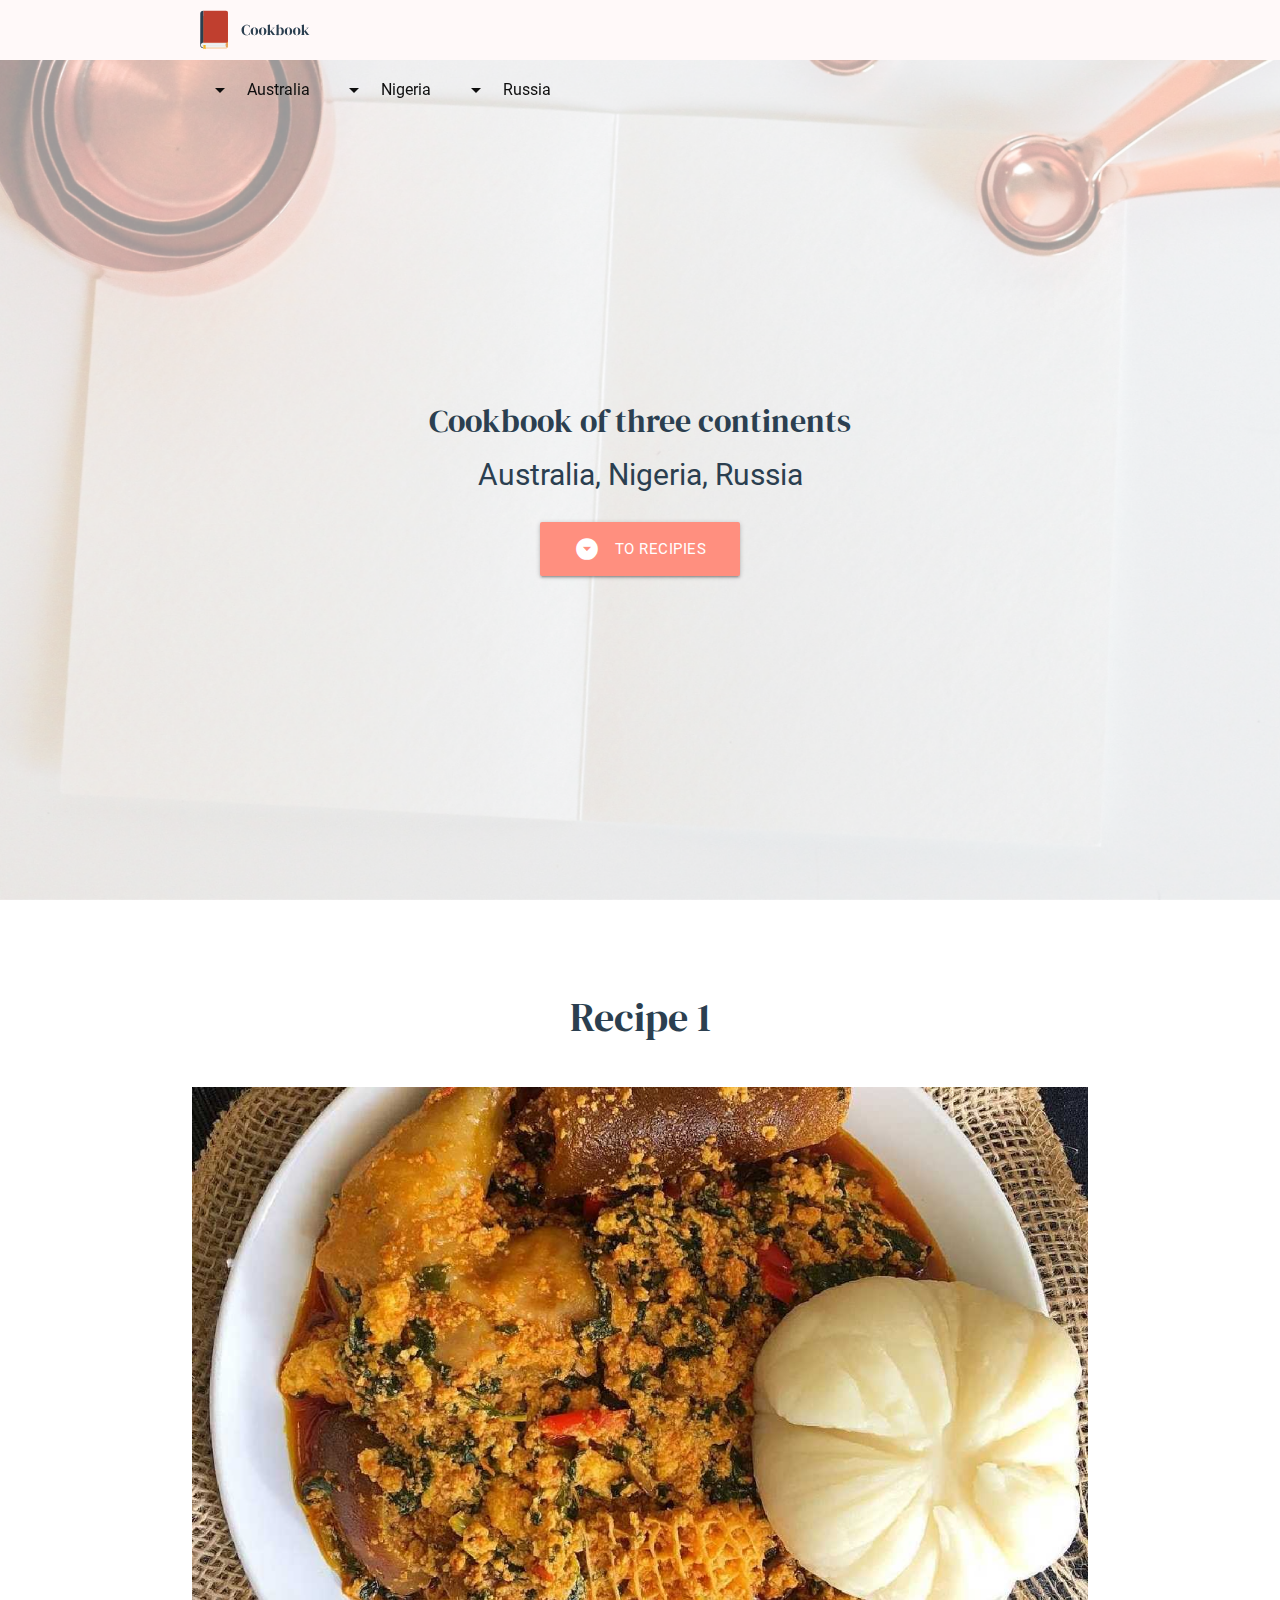
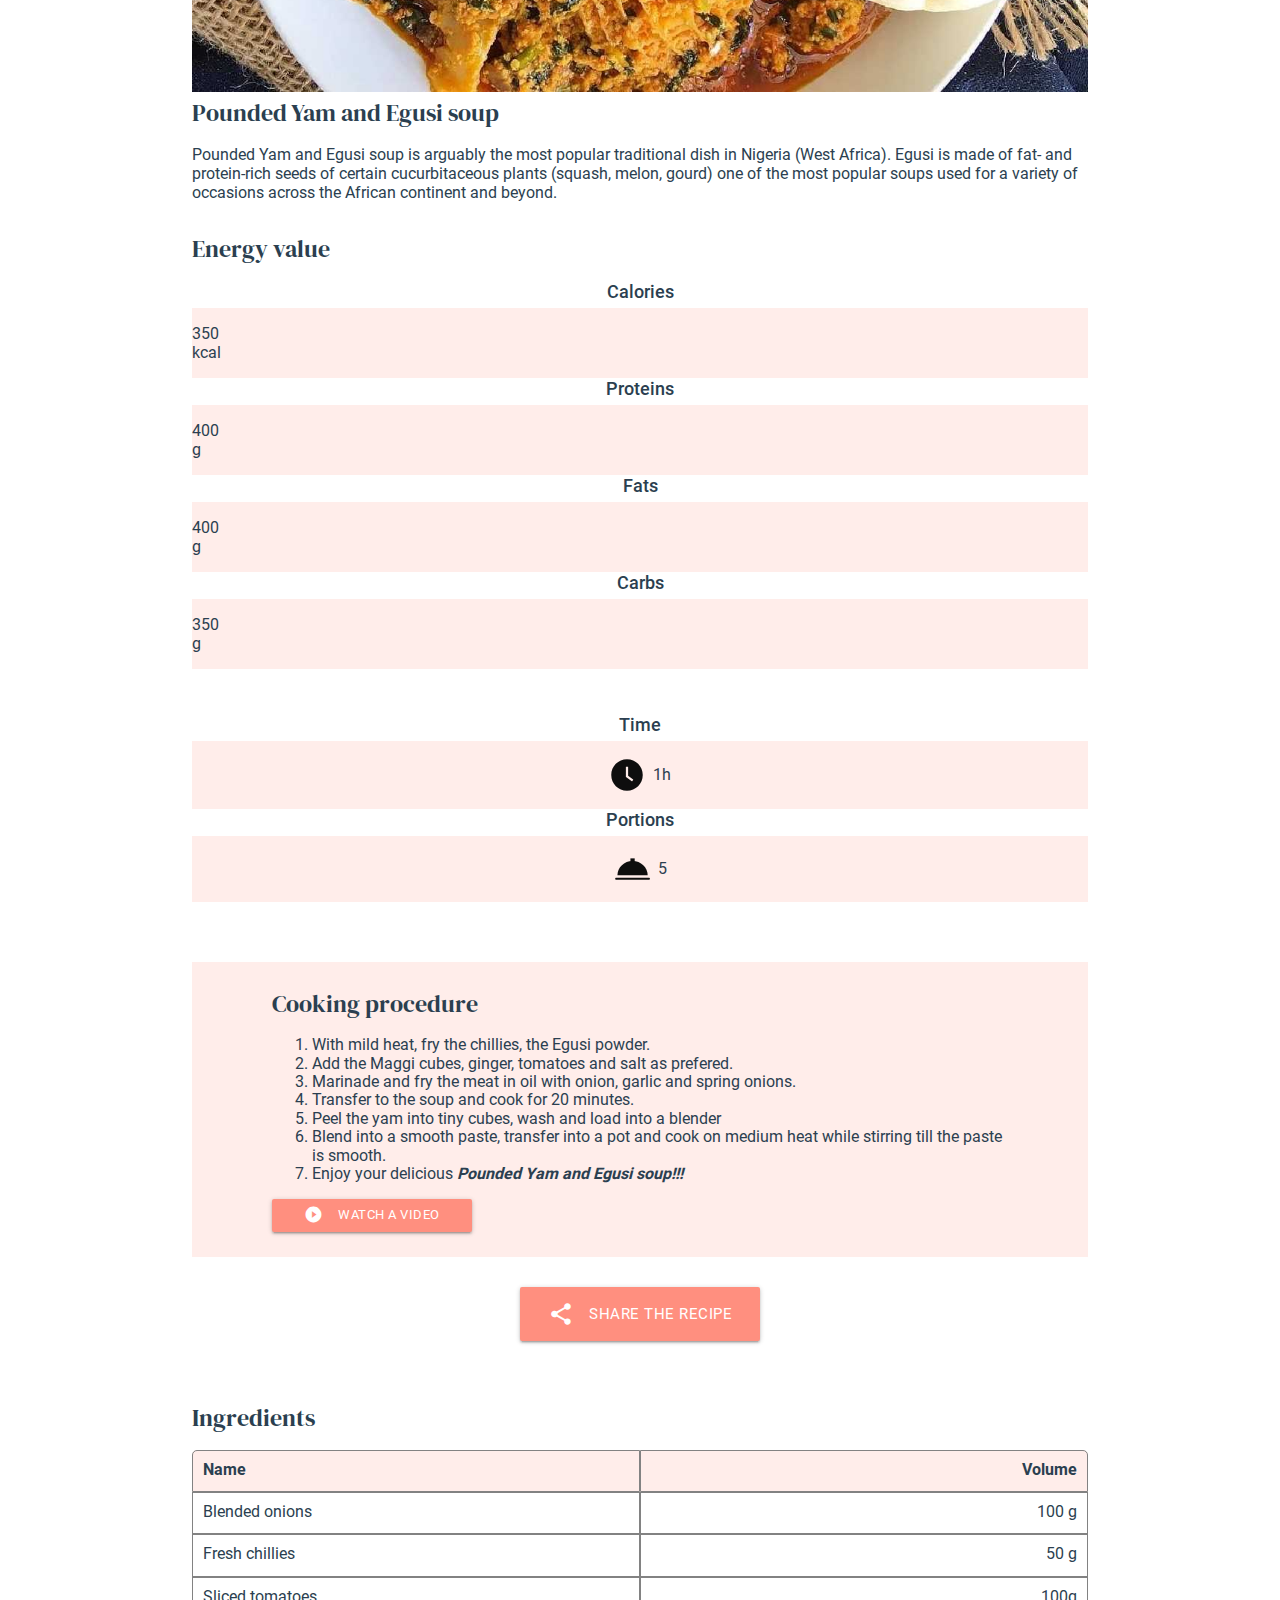
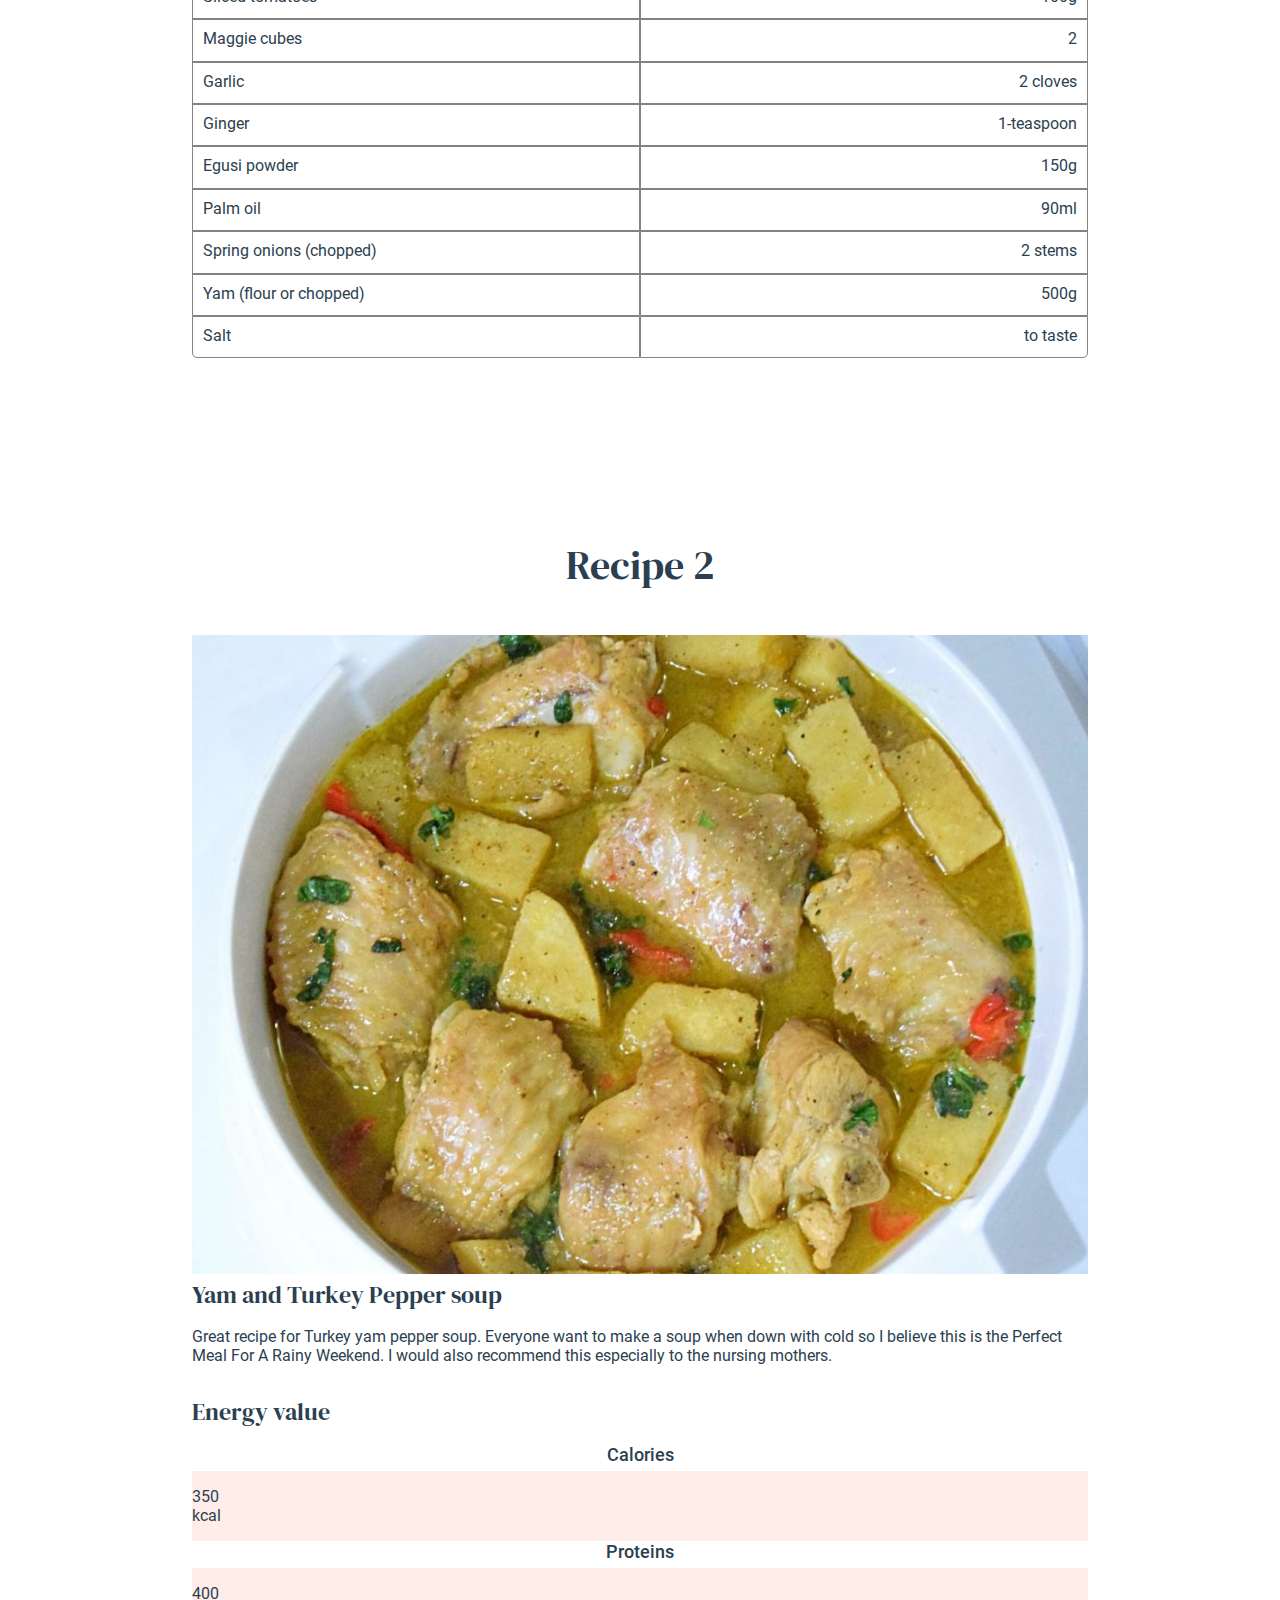
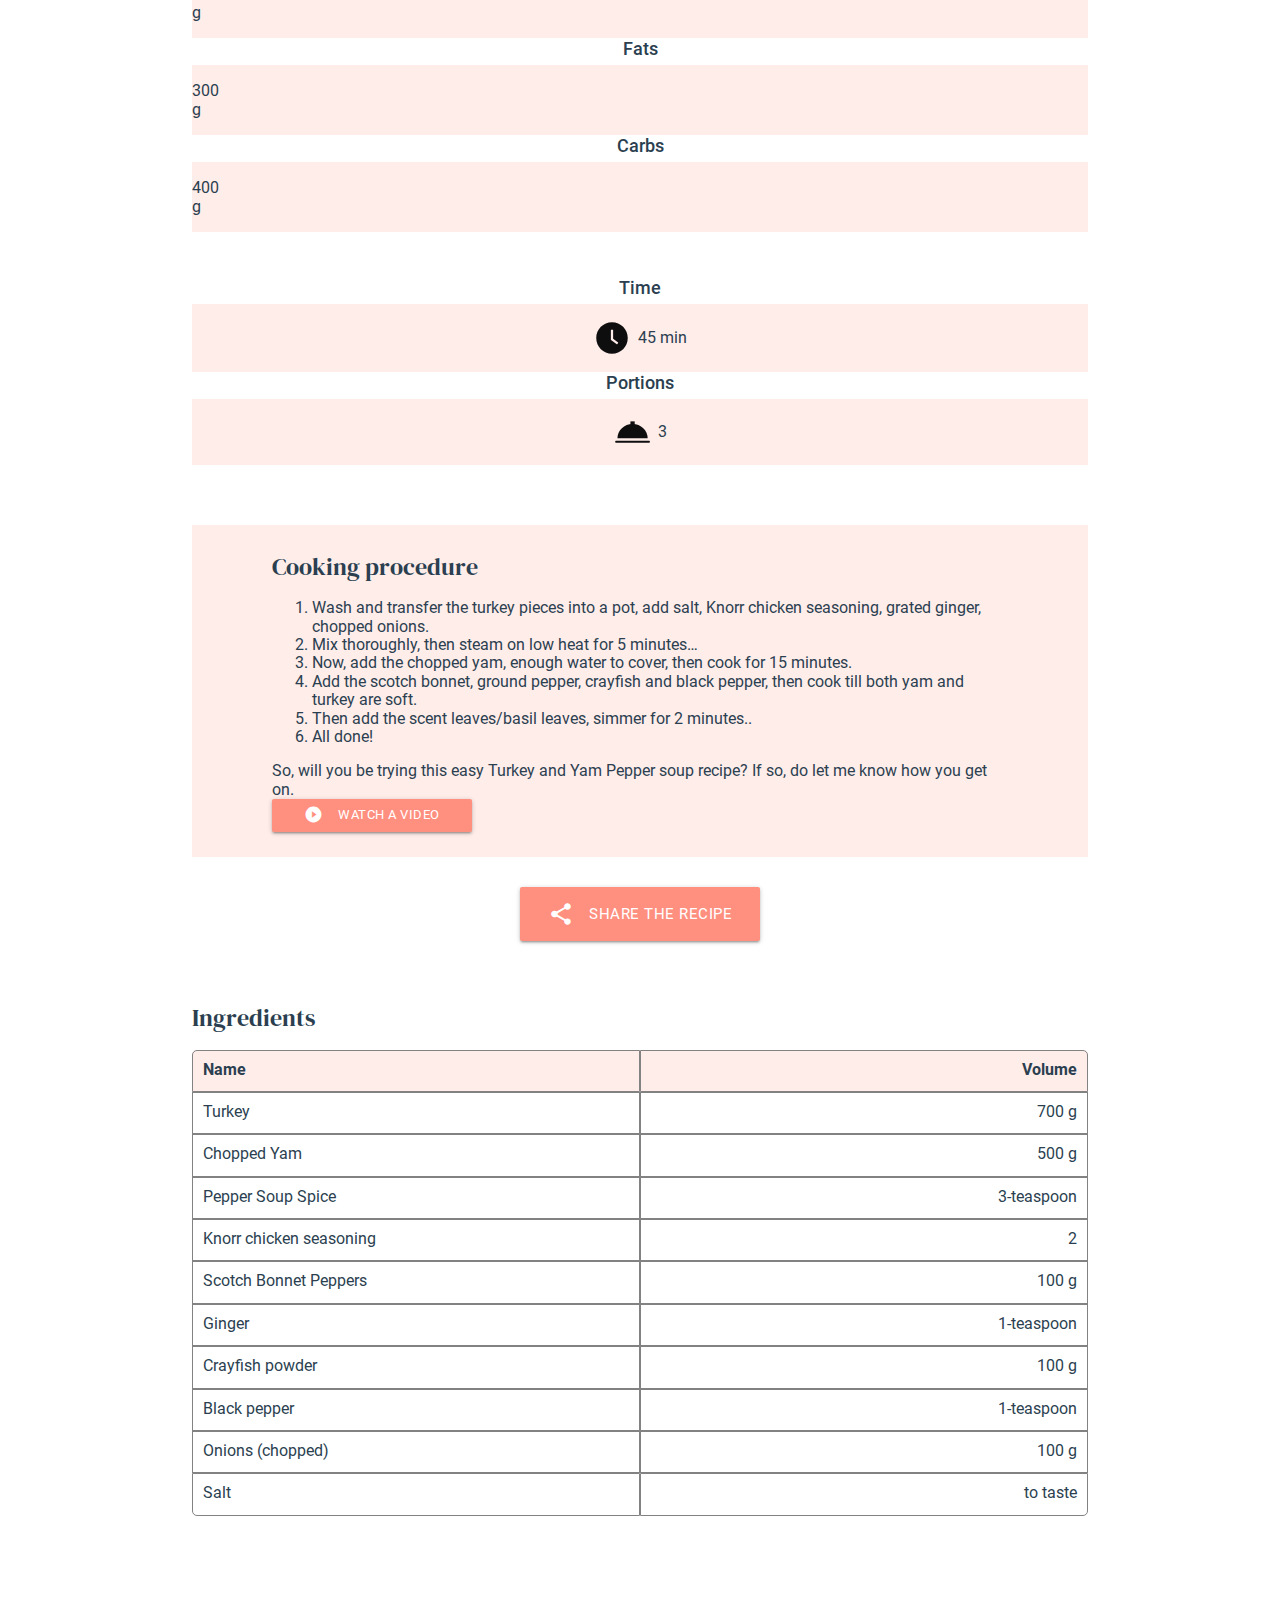
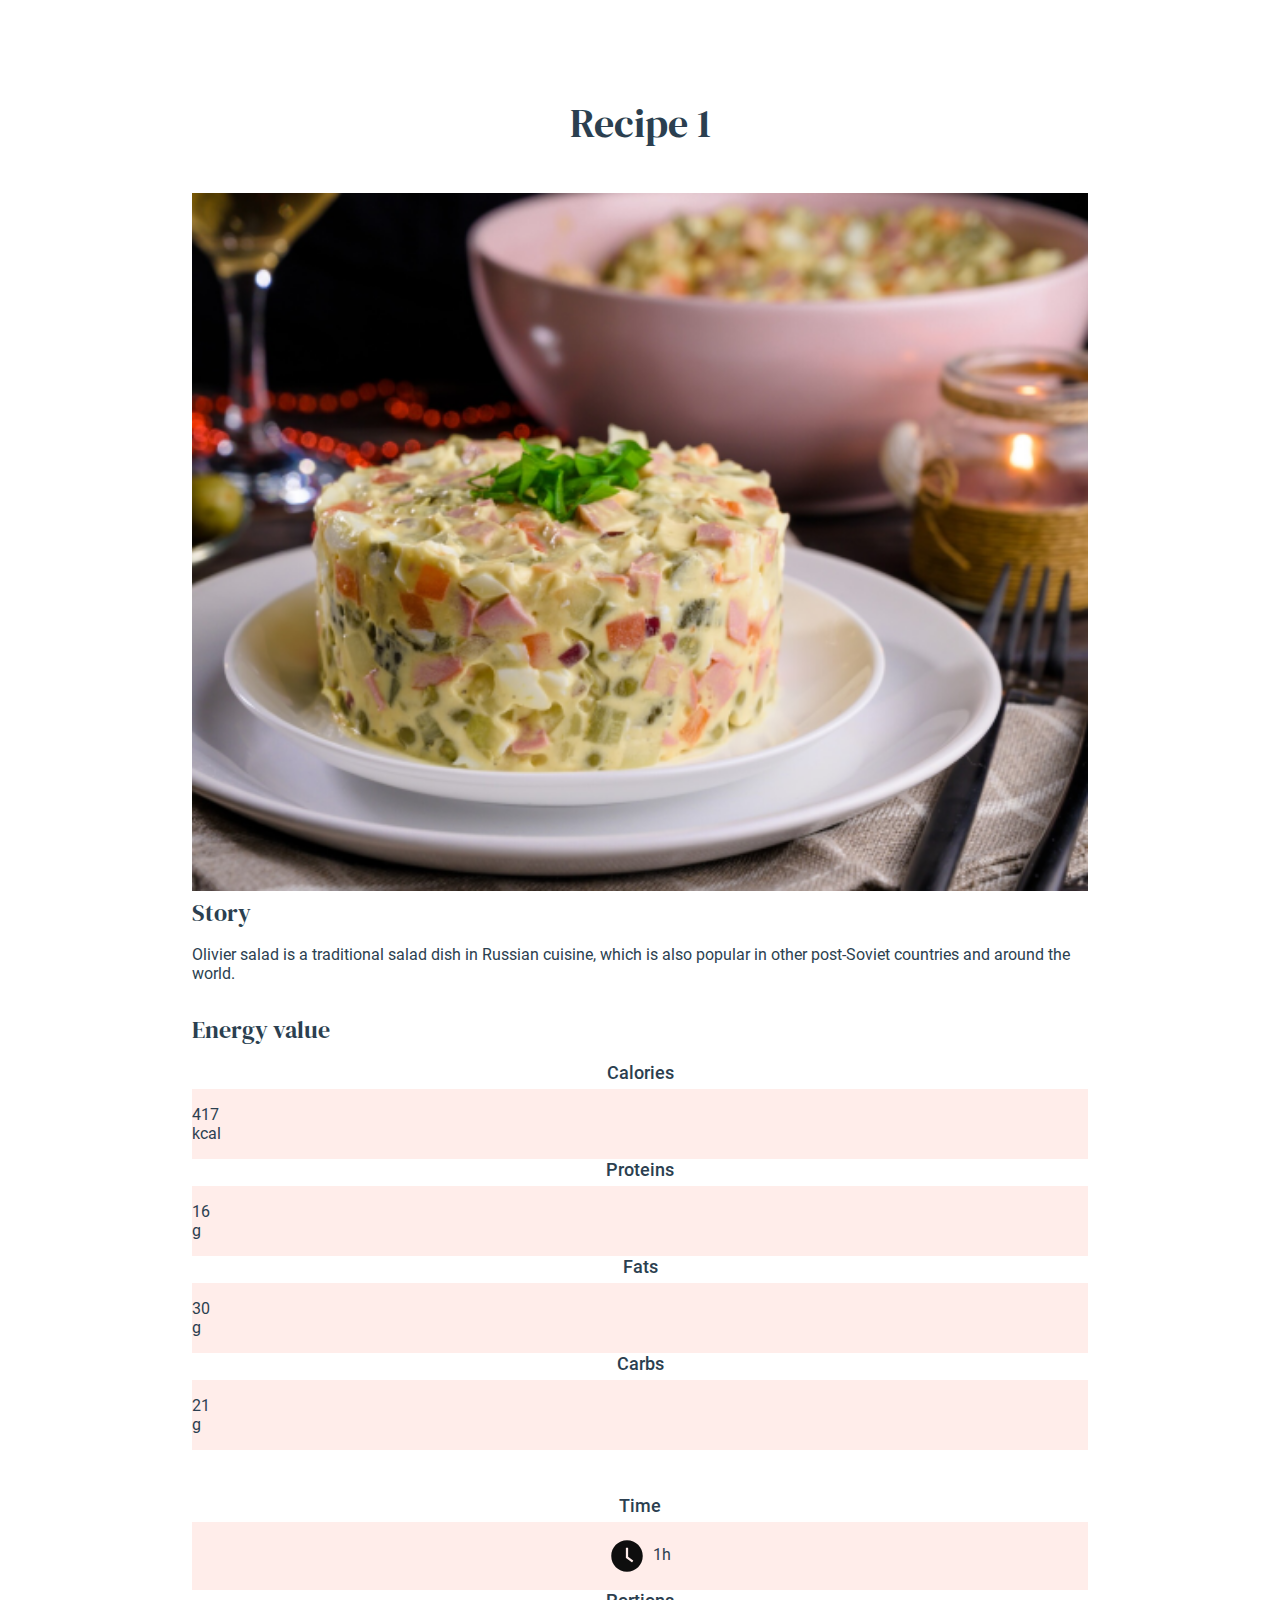
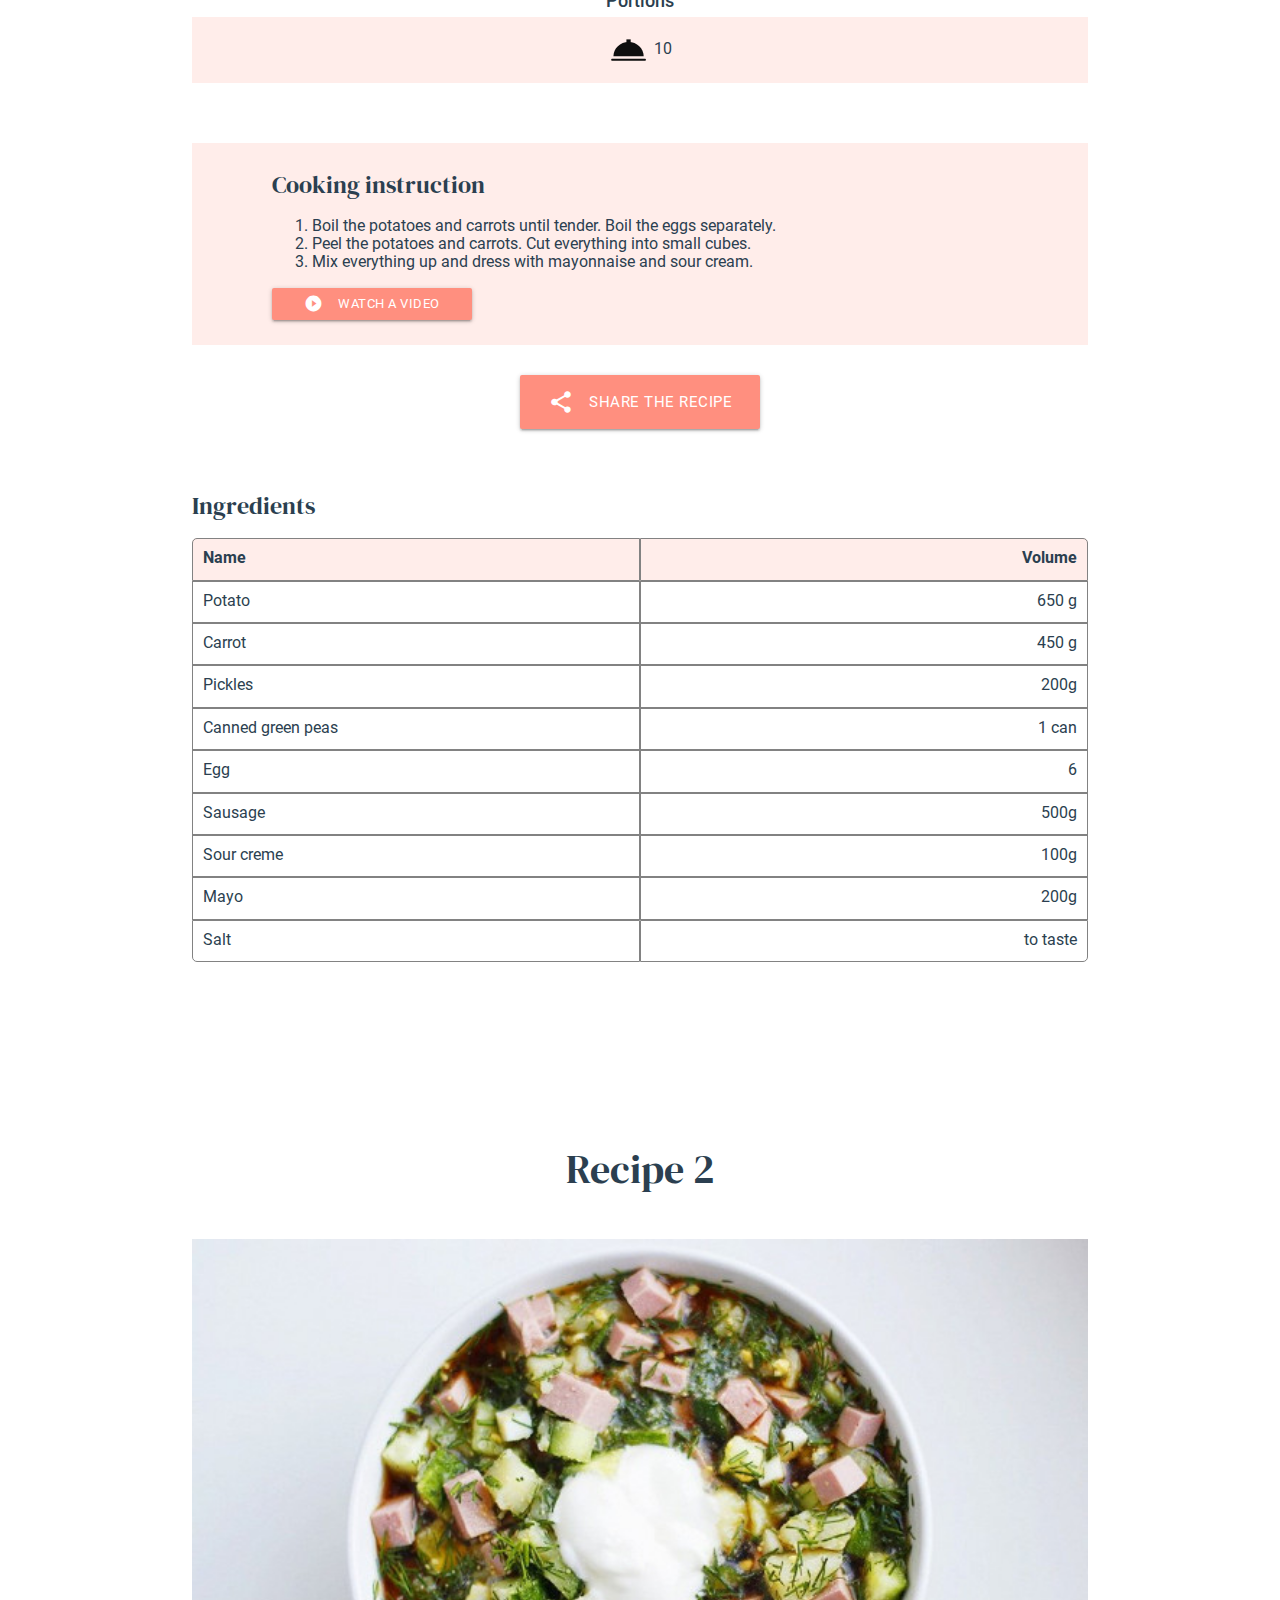
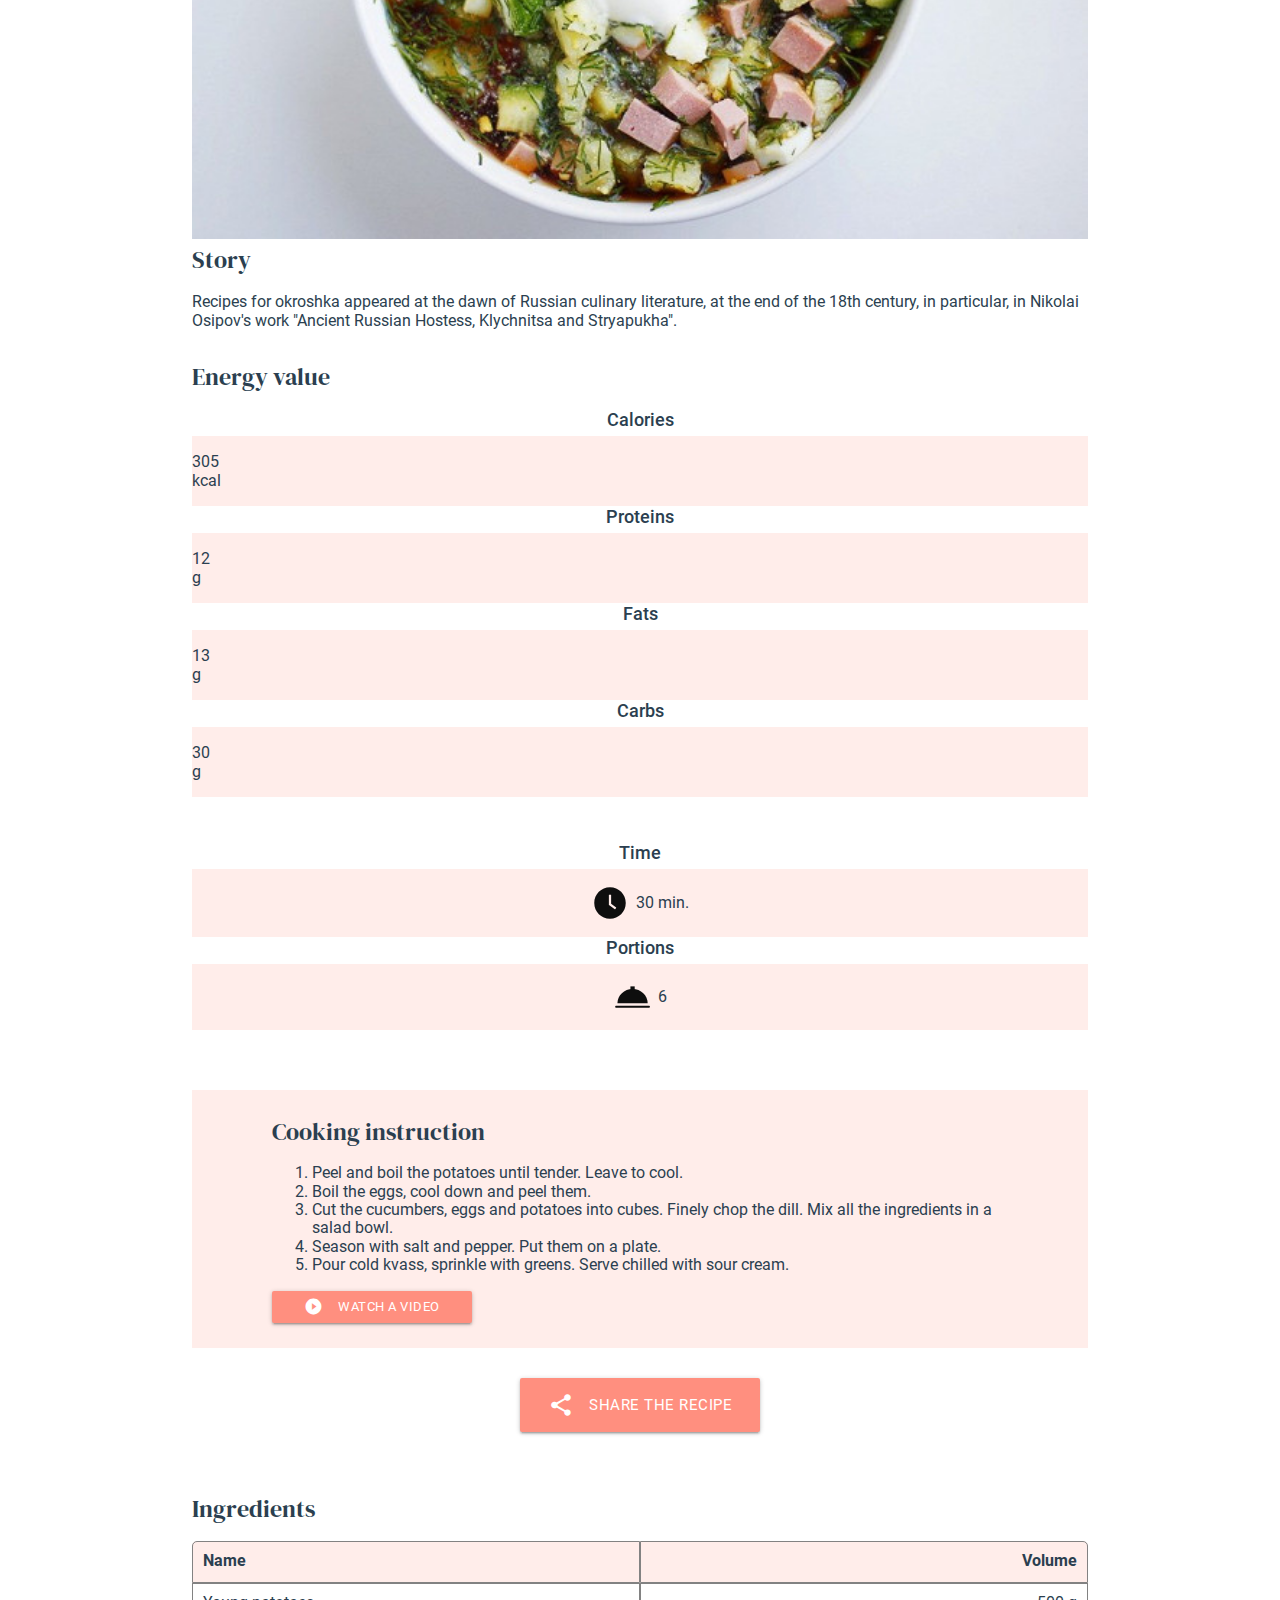
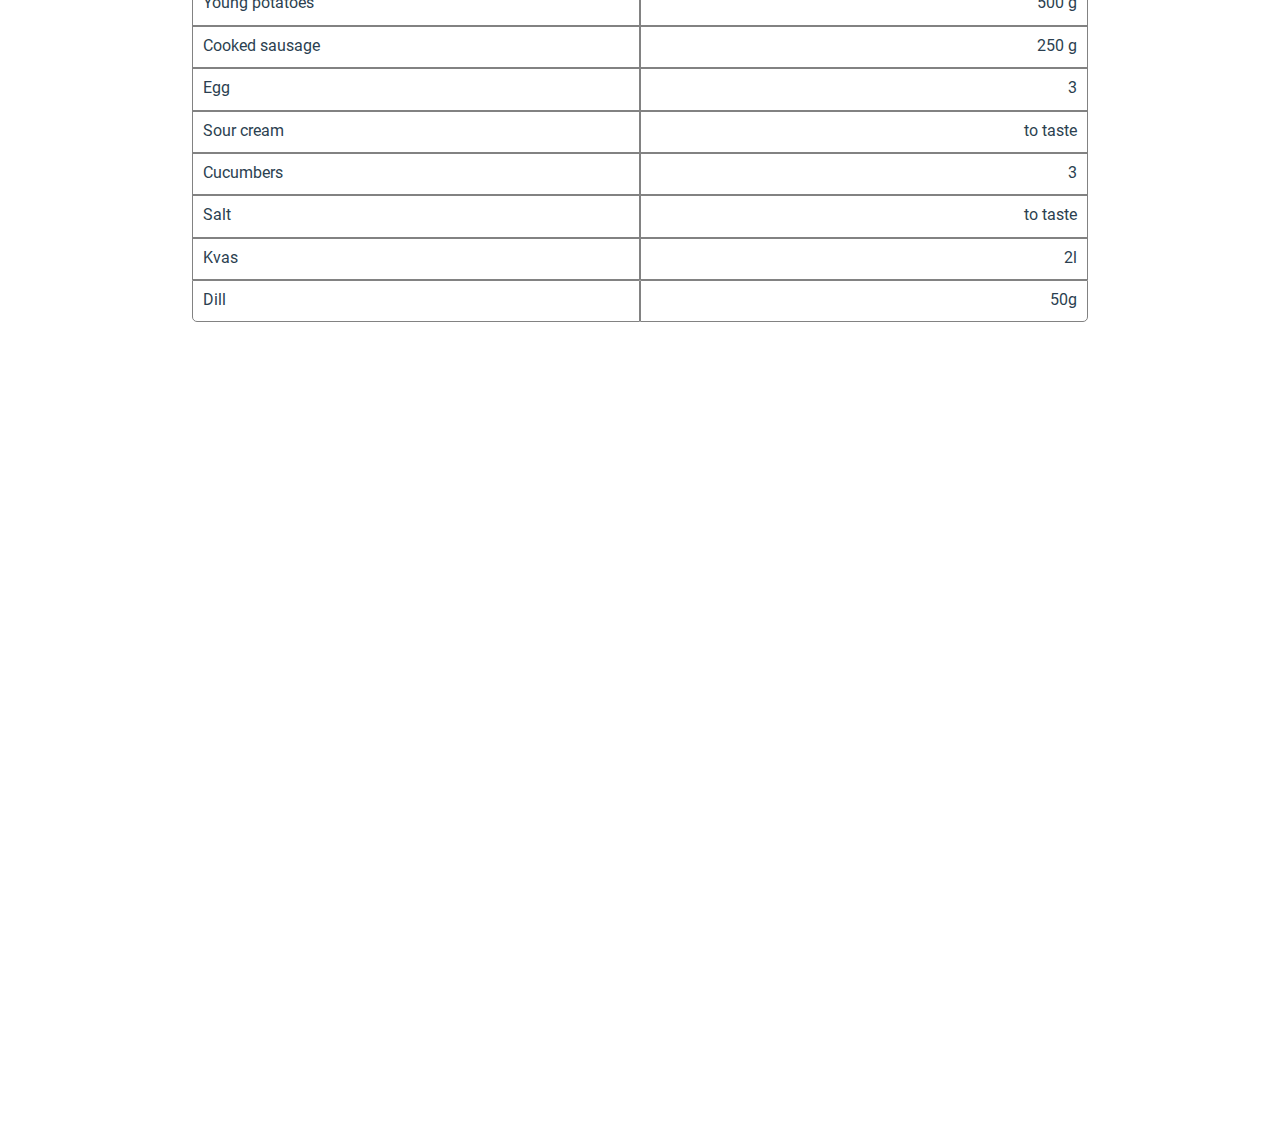
==== index.html @ ca09ca22 "copy files and folders to root foolder" ====
<!DOCTYPE html>
<html lang="en">

<head>
  <meta charset="UTF-8" />
  <meta name="viewport" content="width=device-width, initial-scale=1.0" />
  <title>Continents cookbook</title>
  <link rel="stylesheet"
    href="https://cdnjs.cloudflare.com/ajax/libs/materialize/1.0.0/css/materialize.min.css" />
  <script
    src="https://cdnjs.cloudflare.com/ajax/libs/materialize/1.0.0/js/materialize.min.js">
  </script>
  <link rel="stylesheet"
    href="https://stackpath.bootstrapcdn.com/bootstrap/5.0.0-alpha1/css/bootstrap.min.css"
    integrity="sha384-r4NyP46KrjDleawBgD5tp8Y7UzmLA05oM1iAEQ17CSuDqnUK2+k9luXQOfXJCJ4I"
    crossorigin="anonymous" />
  <script
    src="https://cdn.jsdelivr.net/npm/popper.js@1.16.0/dist/umd/popper.min.js"
    integrity="sha384-Q6E9RHvbIyZFJoft+2mJbHaEWldlvI9IOYy5n3zV9zzTtmI3UksdQRVvoxMfooAo"
    crossorigin="anonymous"></script>
  <script
    src="https://stackpath.bootstrapcdn.com/bootstrap/5.0.0-alpha1/js/bootstrap.min.js"
    integrity="sha384-oesi62hOLfzrys4LxRF63OJCXdXDipiYWBnvTl9Y9/TRlw5xlKIEHpNyvvDShgf/"
    crossorigin="anonymous"></script>


  <link href="https://fonts.googleapis.com/icon?family=Material+Icons"
    rel="stylesheet" />
  <link rel="stylesheet" href="css/fonts.css" />
  <link rel="stylesheet" href="css/normalize.css" />
  <link rel="stylesheet" href="css/main.css" />
</head>

<body>
  <header class="header">
    <div class="container">
      <div class="row">
        <a href="#home"
          class="header__logo col-6 col-md-6 col-lg-3 justify-content-center">
          <img src="img/logo.svg" alt="Logo" />
        </a>
        <i class="material-icons offset-4 col-2 header__open">menu</i>
        <nav class="header__nav offset-lg-1 col-12 col-lg-5">
          <i class="material-icons left large header__close">close</i>
          <ul>
            <li class="header__item">
              <a href="#" class="link"><i
                  class="material-icons left">arrow_drop_down</i>Australia</a>
              <ul class="header__sub-nav">
                <li><a href="#" class="link header__link">Recipe 1</a></li>
                <li><a href="#" class="link header__link">Recipe 2</a></li>
              </ul>
            </li>
            <li class="header__item mx-auto">
              <a href="#" class="link"><i
                  class="material-icons left">arrow_drop_down</i>Nigeria</a>
              <ul class="header__sub-nav">
                <li><a href="#yam-egusi" class="link header__link">Recipe 1</a>
                </li>
                <li><a href="#yam-turkey" class="link header__link">Recipe 2</a>
                </li>
              </ul>
            </li>
            <li class="header__item">
              <a href="#" class="link"><i
                  class="material-icons left">arrow_drop_down</i>Russia</a>
              <ul class="header__sub-nav">
                <li>
                  <a href="#olivier" class="link header__link">Recipe 1</a>
                </li>
                <li>
                  <a href="#okroshka" class="link header__link">Recipe 2</a>
                </li>
              </ul>
            </li>
          </ul>
        </nav>
      </div>
    </div>
  </header>
  <main id="home">
    <section class="hero">
      <div class="container">
        <h1 class="title hero__title">Cookbook of three continents</h1>
        <p class="subtitle hero__subtitle">Australia, Nigeria, Russia</p>
        <!-- <a href="#" class="button button--primary hero__btn">To recipies</a> -->
        <a href="#"
          class="waves-effect waves-light btn-large button hero__btn button--primary"><i
            class="material-icons left">arrow_drop_down_circle</i>To
          recipies</a>
      </div>
    </section>
    <!-- Kingsley -->
    <section class="section egusi-pounded-yam" id="yam-egusi">
      <div class="container">
        <h2 class="col-12 section__title egusi-pounded-yam__title">Recipe 1</h2>
        <div class="row">
          <div class="col-12 col-lg-5">
            <div class="section__image">
              <p class="section__title">Pounded Yam and Egusi soup</p>
              <img src="img/pounded-yam-and-egusi-soup.jpeg"
                alt="Pounded Yam and Egusi soup" />
            </div>
          </div>
          <div class="col-12 col-lg-7 section__info">
            <h3 class="section__heading egusi-pounded-yam__heading col-12">
              Pounded Yam and Egusi soup
            </h3>
            <p class="col-12 section__text egusi-pounded-yam__text">
              Pounded Yam and Egusi soup is arguably the most popular
              traditional dish in Nigeria (West Africa). Egusi is made of fat-
              and protein-rich seeds of certain cucurbitaceous plants (squash,
              melon, gourd) one of the most popular soups used for a variety of
              occasions across the African continent and beyond.
            </p>
            <h3 class="section__heading egusi-pounded-yam__heading">
              Energy value
            </h3>
            <div class="row">
              <div class="col-lg-3 col-md-3 col-6 text-center">
                <h4 class="section__subject">Calories</h4>
                <div class="section__value">
                  <p class="section__text">350</p>
                  <p class="section__text">kcal</p>
                </div>
              </div>
              <div class="col-lg-3 col-md-3 col-6 text-center">
                <h4 class="section__subject">Proteins</h4>
                <div class="section__value">
                  <p class="section__text">400</p>
                  <p class="section__text">g</p>
                </div>
              </div>
              <div class="col-lg-3 col-md-3 col-6 text-center">
                <h4 class="section__subject">Fats</h4>
                <div class="section__value">
                  <p class="section__text">400</p>
                  <p class="section__text">g</p>
                </div>
              </div>
              <div class="col-lg-3 col-md-3 col-6 text-center">
                <h4 class="section__subject">Carbs</h4>
                <div class="section__value">
                  <p class="section__text">350</p>
                  <p class="section__text">g</p>
                </div>
              </div>
            </div>
            <div class="row">
              <div class="col-6 offset-md-2 col-md-4 col-lg-3">
                <h4 class="section__subject">Time</h4>
                <div class="section__settings">
                  <img src="img/clock.svg" alt="Clock icon" /><span>1h</span>
                </div>
              </div>
              <div class="col-6 offset-md-2 col-md-4 col-lg-3">
                <h4 class="section__subject">Portions</h4>
                <div class="section__settings">
                  <img src="img/cover-food.svg"
                    alt="Icon for cover food" /><span>5</span>
                </div>
              </div>
            </div>
          </div>
          <div class="col-12 col-lg-7 section__instruction">
            <div class="section__steps">
              <h3 class="section__heading">Cooking procedure</h3>
              <ol class="section__list">
                <li>
                  With mild heat, fry the chillies, the Egusi powder.
                </li>
                <li>
                  Add the Maggi cubes, ginger, tomatoes and salt as prefered.
                </li>
                <li>
                  Marinade and fry the meat in oil with onion, garlic and
                  spring onions.
                </li>
                <li>
                  Transfer to the soup and cook for 20 minutes.
                </li>
                <li>
                  Peel the yam into tiny cubes, wash and load into a blender
                </li>
                <li>
                  Blend into a smooth paste, transfer into a pot and cook on
                  medium heat while stirring till the paste is smooth.
                </li>
                <li>
                  Enjoy your delicious
                  <strong><em>Pounded Yam and Egusi soup!!!</em></strong>
                </li>
              </ol>
              <a href="https://youtu.be/-kiVRA7vB6o" target="_blank" class="
                  waves-effect waves-light
                  btn-small
                  button button--primary
                  mx-auto
                  section__video-btn
                ">
                <i class="material-icons left">play_circle_filled</i> watch a
                video
              </a>
            </div>
            <button class="
                section__share-btn
                waves-effect waves-light
                btn-large
                button button--primary
                ml-auto
              ">
              <i class="material-icons left">share</i> share the recipe
            </button>
          </div>
          <div
            class="offset-sm-1 col-12 col-sm-10 col-lg-4 offset-lg-1 section__ingredients">
            <h3 class="section__heading">Ingredients</h3>
            <table class="section__table">
              <thead>
                <tr>
                  <th>Name</th>
                  <th>Volume</th>
                </tr>
              </thead>
              <tbody>
                <tr>
                  <td>Blended onions</td>
                  <td>100 g</td>
                </tr>
                <tr>
                  <td>Fresh chillies</td>
                  <td>50 g</td>
                </tr>
                <tr>
                  <td>Sliced tomatoes</td>
                  <td>100g</td>
                </tr>
                <tr>
                  <td>Maggie cubes</td>
                  <td>2</td>
                </tr>
                <tr>
                  <td>Garlic</td>
                  <td>2 cloves</td>
                </tr>
                <tr>
                  <td>Ginger</td>
                  <td>1-teaspoon</td>
                </tr>
                <tr>
                  <td>Egusi powder</td>
                  <td>150g</td>
                </tr>
                <tr>
                  <td>Palm oil</td>
                  <td>90ml</td>
                </tr>
                <tr>
                  <td>Spring onions (chopped)</td>
                  <td>2 stems</td>
                </tr>
                <tr>
                  <td>Yam (flour or chopped)</td>
                  <td>500g</td>
                </tr>
                <tr>
                  <td>Salt</td>
                  <td>to taste</td>
                </tr>
              </tbody>
            </table>
          </div>
        </div>
      </div>
    </section>
    <section class="section yam-turkey-pepper-soup" id="yam-turkey">
      <div class="container">
        <h2 class="col-12 section__title yam-turkey-pepper-soup__title">
          Recipe 2
        </h2>
        <div class="row">
          <div class="col-12 col-lg-5 ">
            <div class="section__image">
              <p class="section__title">Yam and Turkey Pepper soup</p>
              <img src="img/turkey-and-yam-pepper-soup.jpeg"
                alt="Yam and Turkey Pepper soup" />
            </div>
          </div>
          <div class="col-12 col-lg-7 section__info">
            <h3 class="section__heading yam-turkey-pepper-soup__heading col-12">
              Yam and Turkey Pepper soup
            </h3>
            <p class="col-12 section__text yam-turkey-pepper-soup__text">
              Great recipe for Turkey yam pepper soup. Everyone want to make a
              soup when down with cold so I believe this is the Perfect Meal For
              A Rainy Weekend. I would also recommend this especially to the
              nursing mothers.
            </p>
            <h3 class="section__heading yam-turkey-pepper-soup__heading">
              Energy value
            </h3>
            <div class="row">
              <div class="col-lg-3 col-md-3 col-6 text-center">
                <h4 class="section__subject">Calories</h4>
                <div class="section__value">
                  <p class="section__text">350</p>
                  <p class="section__text">kcal</p>
                </div>
              </div>
              <div class="col-lg-3 col-md-3 col-6 text-center">
                <h4 class="section__subject">Proteins</h4>
                <div class="section__value">
                  <p class="section__text">400</p>
                  <p class="section__text">g</p>
                </div>
              </div>
              <div class="col-lg-3 col-md-3 col-6 text-center">
                <h4 class="section__subject">Fats</h4>
                <div class="section__value">
                  <p class="section__text">300</p>
                  <p class="section__text">g</p>
                </div>
              </div>
              <div class="col-lg-3 col-md-3 col-6 text-center">
                <h4 class="section__subject">Carbs</h4>
                <div class="section__value">
                  <p class="section__text">400</p>
                  <p class="section__text">g</p>
                </div>
              </div>
            </div>
            <div class="row">
              <div class="col-6 offset-md-2 col-md-4 col-lg-3">
                <h4 class="section__subject">Time</h4>
                <div class="section__settings">
                  <img src="img/clock.svg" alt="Clock icon" /><span>45
                    min</span>
                </div>
              </div>
              <div class="col-6 offset-md-2 col-md-4 col-lg-3">
                <h4 class="section__subject">Portions</h4>
                <div class="section__settings">
                  <img src="img/cover-food.svg"
                    alt="Icon for cover food" /><span>3</span>
                </div>
              </div>
            </div>
          </div>
          <div class="col-12 col-lg-7 section__instruction">
            <div class="section__steps">
              <h3 class="section__heading">Cooking procedure</h3>
              <ol class="section__list">
                <li>
                  Wash and transfer the turkey pieces into a pot, add salt,
                  Knorr chicken seasoning, grated ginger, chopped onions.
                </li>
                <li>
                  Mix thoroughly, then steam on low heat for 5 minutes…
                </li>
                <li>
                  Now, add the chopped yam, enough water to cover, then cook
                  for 15 minutes.
                </li>
                <li>
                  Add the scotch bonnet, ground pepper, crayfish and black
                  pepper, then cook till both yam and turkey are soft.
                </li>
                <li>
                  Then add the scent leaves/basil leaves, simmer for 2
                  minutes..
                </li>
                <li>All done!</li>
              </ol>
              <p>
                So, will you be trying this easy Turkey and Yam Pepper soup
                recipe? If so, do let me know how you get on.
              </p>
              <a href="https://youtu.be/n5QJzIehpqM" target="_blank" class="
                    waves-effect waves-light
                    btn-small
                    button button--primary
                    mx-auto
                    section__video-btn
                  ">
                <i class="material-icons left">play_circle_filled</i> watch a
                video
              </a>
            </div>
            <button class="
                section__share-btn
                waves-effect waves-light
                btn-large
                button button--primary
                ml-auto
              ">
              <i class="material-icons left">share</i> share the recipe
            </button>
          </div>
          <div
            class="offset-sm-1 col-12 col-sm-10 col-lg-4 offset-lg-1 section__ingredients">
            <h3 class="section__heading">Ingredients</h3>
            <table class="section__table">
              <thead>
                <tr>
                  <th>Name</th>
                  <th>Volume</th>
                </tr>
              </thead>
              <tbody>
                <tr>
                  <td>Turkey</td>
                  <td>700 g</td>
                </tr>
                <tr>
                  <td>Chopped Yam</td>
                  <td>500 g</td>
                </tr>
                <tr>
                  <td>Pepper Soup Spice</td>
                  <td>3-teaspoon</td>
                </tr>
                <tr>
                  <td>Knorr chicken seasoning</td>
                  <td>2</td>
                </tr>
                <tr>
                  <td>Scotch Bonnet Peppers</td>
                  <td>100 g</td>
                </tr>
                <tr>
                  <td>Ginger</td>
                  <td>1-teaspoon</td>
                </tr>
                <tr>
                  <td>Crayfish powder</td>
                  <td>100 g</td>
                </tr>
                <tr>
                  <td>Black pepper</td>
                  <td>1-teaspoon</td>
                </tr>
                <tr>
                  <td>Onions (chopped)</td>
                  <td>100 g</td>
                </tr>
                <tr>
                  <td>Salt</td>
                  <td>to taste</td>
                </tr>
              </tbody>
            </table>
          </div>
        </div>
      </div>
    </section>
    <section class="section olivier" id="olivier">
      <div class="container">
        <h2 class="col-12 section__title olivier__title">Recipe 1</h2>
        <div class="row">
          <div class="col-12 col-lg-5">
            <div class="section__image">
              <p class="section__title">Olivier</p>
              <img src="img/olivier.png" alt="Olivier's image" />
            </div>
          </div>
          <div class="col-12 col-lg-7 section__info">
            <h3 class="section__heading olivier__heading col-12">Story
            </h3>
            <p class="col-12 col-lg-10 section__text olivier__text">
              Olivier salad is a traditional salad dish in Russian
              cuisine,
              which is also popular in other post-Soviet countries and
              around
              the world.
            </p>
            <h3 class="section__heading olivier__heading">Energy value
            </h3>
            <div class="row">
              <div class="col-lg-3 col-md-3 col-6 text-center">
                <h4 class="section__subject">Calories</h4>
                <div class="section__value">
                  <p class="section__text">417</p>
                  <p class="section__text">kcal</p>
                </div>
              </div>
              <div class="col-lg-3 col-md-3 col-6 text-center">
                <h4 class="section__subject">Proteins</h4>
                <div class="section__value">
                  <p class="section__text">16</p>
                  <p class="section__text">g</p>
                </div>
              </div>
              <div class="col-lg-3 col-md-3 col-6 text-center">
                <h4 class="section__subject">Fats</h4>
                <div class="section__value">
                  <p class="section__text">30</p>
                  <p class="section__text">g</p>
                </div>
              </div>
              <div class="col-lg-3 col-md-3 col-6 text-center">
                <h4 class="section__subject">Carbs</h4>
                <div class="section__value">
                  <p class="section__text">21</p>
                  <p class="section__text">g</p>
                </div>
              </div>
            </div>
            <div class="row">
              <div class="col-6 offset-md-2 col-md-4 col-lg-3">
                <h4 class="section__subject">Time</h4>
                <div class="section__settings">
                  <img src="img/clock.svg" alt="Clock icon" /><span>1h</span>
                </div>
              </div>
              <div class="col-6 col-md-4 col-lg-3">
                <h4 class="section__subject">Portions</h4>
                <div class="section__settings">
                  <img src="img/cover-food.svg"
                    alt="Icon for cover food" /><span>10</span>
                </div>
              </div>
            </div>
          </div>
          <div class="order-1 order-lg-0 col-12 col-lg-7 section__instruction">
            <div class="section__steps">
              <h3 class="section__heading">Cooking instruction</h3>
              <ol class="section__list">
                <li>
                  Boil the potatoes and carrots until tender. Boil the eggs
                  separately.
                </li>
                <li>
                  Peel the potatoes and carrots. Cut everything into small
                  cubes.
                </li>
                <li>
                  Mix everything up and dress with mayonnaise and sour cream.
                </li>
              </ol>
              <a href="https://eda.ru/recepty/salaty/olive-po-sovetski-20471"
                target="_blank" class="
                      waves-effect waves-light
                      btn-small
                      button button--primary
                      mx-auto
                      section__video-btn
                    ">
                <i class="material-icons left">play_circle_filled</i> watch a
                video
              </a>
            </div>
            <button class="
                    section__share-btn
                    waves-effect waves-light
                    btn-large
                    button button--primary
                    ml-auto
                  ">
              <i class="material-icons left">share</i> share the recipe
            </button>
          </div>
          <div
            class="offset-sm-1 col-12 col-sm-10 col-lg-4 offset-lg-1 section__ingredients">
            <h3 class="section__heading">Ingredients</h3>
            <table class="section__table">
              <thead>
                <tr>
                  <th>Name</th>
                  <th>Volume</th>
                </tr>
              </thead>
              <tbody>
                <tr>
                  <td>Potato</td>
                  <td>650 g</td>
                </tr>
                <tr>
                  <td>Carrot</td>
                  <td>450 g</td>
                </tr>
                <tr>
                  <td>Pickles</td>
                  <td>200g</td>
                </tr>
                <tr>
                  <td>Canned green peas</td>
                  <td>1 can</td>
                </tr>
                <tr>
                  <td>Egg</td>
                  <td>6</td>
                </tr>
                <tr>
                  <td>Sausage</td>
                  <td>500g</td>
                </tr>
                <tr>
                  <td>Sour creme</td>
                  <td>100g</td>
                </tr>
                <tr>
                  <td>Mayo</td>
                  <td>200g</td>
                </tr>
                <tr>
                  <td>Salt</td>
                  <td>to taste</td>
                </tr>
              </tbody>
            </table>
          </div>
        </div>

    </section>
    <section class="section okroshka" id="okroshka">
      <div class="container">
        <h2 class="col-12 section__title okroshka__title">Recipe 2</h2>
        <div class="row">
          <div class="col-12 col-lg-5">
            <div class="section__image">
              <p class="section__title">Okroshka</p>
              <img src="img/okroshka.jpeg" alt="okroshka's image" />
            </div>
          </div>
          <div class="col-12 col-lg-7 section__info">
            <h3 class="section__heading okroshka__heading col-12">Story
            </h3>
            <p class="col-12 col-lg-10 section__text okroshka__text">
              Recipes for okroshka appeared at the dawn of Russian culinary
              literature, at the end of the 18th century, in particular, in
              Nikolai Osipov's work "Ancient Russian Hostess, Klychnitsa and
              Stryapukha".
            </p>
            <h3 class="section__heading okroshka__heading">Energy value
            </h3>
            <div class="row">
              <div class="col-lg-3 col-md-3 col-6 text-center">
                <h4 class="section__subject">Calories</h4>
                <div class="section__value">
                  <p class="section__text">305</p>
                  <p class="section__text">kcal</p>
                </div>
              </div>
              <div class="col-lg-3 col-md-3 col-6 text-center">
                <h4 class="section__subject">Proteins</h4>
                <div class="section__value">
                  <p class="section__text">12</p>
                  <p class="section__text">g</p>
                </div>
              </div>
              <div class="col-lg-3 col-md-3 col-6 text-center">
                <h4 class="section__subject">Fats</h4>
                <div class="section__value">
                  <p class="section__text">13</p>
                  <p class="section__text">g</p>
                </div>
              </div>
              <div class="col-lg-3 col-md-3 col-6 text-center">
                <h4 class="section__subject">Carbs</h4>
                <div class="section__value">
                  <p class="section__text">30</p>
                  <p class="section__text">g</p>
                </div>
              </div>
            </div>
            <div class="row">
              <div class="col-6 offset-md-2 col-md-4 col-lg-3">
                <h4 class="section__subject">Time</h4>
                <div class="section__settings">
                  <img src="img/clock.svg" alt="Clock icon" /><span>30
                    min.</span>
                </div>
              </div>
              <div class="col-6 col-md-4 col-lg-3">
                <h4 class="section__subject">Portions</h4>
                <div class="section__settings">
                  <img src="img/cover-food.svg"
                    alt="Icon for cover food" /><span>6</span>
                </div>
              </div>
            </div>
          </div>
          <div class="order-1 order-lg-0 col-12 col-lg-7 section__instruction">
            <div class="section__steps">
              <h3 class="section__heading">Cooking instruction</h3>
              <ol class="section__list">
                <li>
                  Peel and boil the potatoes until tender. Leave to cool.
                </li>
                <li>
                  Boil the eggs, cool down and peel them.
                </li>
                <li>
                  Cut the cucumbers, eggs and potatoes into cubes. Finely chop
                  the dill. Mix all the ingredients in a salad bowl.
                </li>
                <li>
                  Season with salt and pepper. Put them on a plate.
                </li>
                <li>
                  Pour cold kvass, sprinkle with greens. Serve chilled with sour
                  cream.
                </li>
              </ol>
              <a href="https://eda.ru/recepty/supy/okroshka-s-kartofelem-i-kolbasoj-43695"
                target="_blank" class="
                      waves-effect waves-light
                      btn-small
                      button button--primary
                      mx-auto
                      section__video-btn
                    ">
                <i class="material-icons left">play_circle_filled</i> watch a
                video
              </a>
            </div>
            <button class="
                    section__share-btn
                    waves-effect waves-light
                    btn-large
                    button button--primary
                    ml-auto
                  ">
              <i class="material-icons left">share</i> share the recipe
            </button>
          </div>
          <div
            class="offset-sm-1 col-12 col-sm-10 col-lg-4 offset-lg-1 section__ingredients">
            <h3 class="section__heading">Ingredients</h3>
            <table class="section__table">
              <thead>
                <tr>
                  <th>Name</th>
                  <th>Volume</th>
                </tr>
              </thead>
              <tbody>
                <tr>
                  <td>Young potatoes</td>
                  <td>500 g</td>
                </tr>
                <tr>
                  <td>Cooked sausage</td>
                  <td>250 g</td>
                </tr>
                <tr>
                  <td>Egg</td>
                  <td>3</td>
                </tr>
                <tr>
                  <td>Sour cream</td>
                  <td>to taste</td>
                </tr>
                <tr>
                  <td>Cucumbers</td>
                  <td>3</td>
                </tr>
                <tr>
                  <td>Salt</td>
                  <td>to taste</td>
                </tr>
                <tr>
                  <td>Kvas</td>
                  <td>2l</td>
                </tr>
                <tr>
                  <td>Dill</td>
                  <td>50g</td>
                </tr>
              </tbody>
            </table>
          </div>
        </div>

    </section>

  </main>
  <!-- George -->
  <section class="section">
    <div class="container"></div>

  </section>
  </main>
  <!-- Bogdan -->
  <section class="section">
    <div class="container"></div>
  </section>
  <!-- Kengsley -->
  <section class="section">
    <div class="container"></div>
  </section>
  <!-- George -->
  <section class="section">
    <div class="container"></div>
  </section>
</body>
<script defer src="js/script.js"></script>
</body>

</html>
---- css/fonts.css ----
@font-face {
  font-family: 'Roboto';
  src: url('../fonts/Roboto-Black.woff2') format('woff2'),
    url('../fonts/Roboto-Black.woff') format('woff');
  font-weight: 900;
  font-style: normal;
  font-display: swap;
}

@font-face {
  font-family: 'Roboto';
  src: url('../fonts/Roboto-Regular.woff2') format('woff2'),
    url('../fonts/Roboto-Regular.woff') format('woff');
  font-weight: normal;
  font-style: normal;
  font-display: swap;
}

@font-face {
  font-family: 'Roboto';
  src: url('../fonts/Roboto-Medium.woff2') format('woff2'),
    url('../fonts/Roboto-Medium.woff') format('woff');
  font-weight: 500;
  font-style: normal;
  font-display: swap;
}

@font-face {
  font-family: 'Roboto';
  src: url('../fonts/Roboto-Bold.woff2') format('woff2'),
    url('../fonts/Roboto-Bold.woff') format('woff');
  font-weight: bold;
  font-style: normal;
  font-display: swap;
}

@font-face {
  font-family: 'DM Serif Display';
  src: url('../fonts/DMSerifDisplay-Regular.woff2') format('woff2'),
    url('../fonts/DMSerifDisplay-Regular.woff') format('woff');
  font-weight: normal;
  font-style: normal;
  font-display: swap;
}
---- css/main.css ----
/* Settings */
* {
  scroll-behavior: smooth;
  box-sizing: border-box;
}

html {
  font-family: "Roboto", sans-serif;
  font-size: 16px;
  font-weight: 400;
  color: #2b3f50;
}

h1,
h2,
h3,
h4 {
  margin: 0;
}

ul,
p {
  margin: 0;
}

ul {
  list-style-type: none;
  padding-left: 0;
}

a {
  text-decoration: none;
}

img {
  max-width: 100%;
}

input,
button,
textarea {
  appearance: none;
  background: transparent;
  border: none;
}


@media screen and (max-width: 1200px) {

  html {
    font-size: 14px;
  }
}

@media screen and (max-width: 576px) {

  html {
    font-size: 11px;
  }
}

/* Common rules */

.section {
  padding: 90px 0;
}

.title,
.section__title,
.section__heading {
  font-family: "DM Serif Display", serif;
}

.subtitle {
  font-size: 30px;
  line-height: 35px;
}

.section__title {
  text-align: center;
  margin-bottom: 42px;
  font-size: 40px;
  line-height: 55px;
}

.section__heading {
  font-size: 24px;
  line-height: 33px;
  margin-bottom: 16px;
}

.section__text,
.section__subject {
  font-family: "Roboto", sans-serif;
}

.section__subject {
  text-align: center;
  margin-bottom: 5px;
  font-size: 18px;
  font-weight: 500;
  line-height: 22px;
}

.section__text {
  line-height: 19px;
}

.section__info>.section__text {
  margin-bottom: 30px;
}

.section__value,
.section__settings {
  padding: 16px 0;
  background: rgba(255, 143, 127, 0.16);
}

.section__value .section__text,
.section__settings .section__text {
  color: #2b3f50;
}

.section__info .row:last-child {
  margin-top: 45px;
}

.section__settings {
  display: flex;
  justify-content: center;
  align-items: center;
}

.section__image img {
  width: 100%;
  max-width: 100%;
  height: auto;
}

.section__image {
  position: relative;
  align-self: start;
}

.section__image:hover .section__title {
  opacity: 1;
  visibility: visible;
  transform: translateY(0);
}

.section__image .section__title {
  position: absolute;
  width: 100%;
  max-width: 100%;
  display: block;
  z-index: 1;
  text-align: center;
  opacity: 0;
  visibility: hidden;
  color: #fff;
  top: 0;
  left: 0;
  transform: translateY(-30px);
  transition: opacity 0.3s, transform 0.3s, visibility 0.3s;
  filter: drop-shadow(0 0 6px #2b3f50);
}

.section__image:after {
  content: "";
  position: absolute;
  top: 0;
  left: 0;
  width: 100%;
  height: 100%;
  z-index: 0;
  opacity: 0;
  background: linear-gradient(180deg,
      rgba(255, 143, 127, 0.5) 35%,
      rgba(255, 143, 127, 0) 100%);
  transition: opacity 0.3s;
}

.section__image:hover:after {
  opacity: 1;
}

.section__settings img {
  margin-right: 8px;
}

.section__instruction {
  display: flex;
  flex-direction: column;
  margin-top: 60px;
}

.section__video-btn {
  max-width: 200px;
}

.section__share-btn {
  margin: 30px auto 0;
}

.section__steps {
  padding: 25px 80px;
  background: rgba(255, 143, 127, 0.16);
}

.section__ingredients {
  margin-top: 60px;
}

/* Styles for table */

.section__table {
  width: 100%;
  border-collapse: separate;
}

.section__table th,
.section__table td {
  border: 1px solid #828282;
  width: 50%;
  padding: 10px 10px 12px;
  border-radius: 0;
}

.section__table tr td:last-child,
.section__table tr th:last-child {
  text-align: right;
}

.section__table tbody tr:last-child td:last-child {
  border-radius: 0 0 5px 0;
}

.section__table tbody tr:last-child td:first-child {
  border-radius: 0 0 0 5px;
}

.section__table thead tr th:last-child {
  border-radius: 0 5px 0 0;
}

.section__table thead tr th:first-child {
  border-radius: 5px 0 0 0;
}

.section__table thead {
  background: rgba(255, 143, 127, 0.16);
}

/* Media for section */
@media screen and (max-width: 992px) {
  .section {
    padding: 50px 0;
  }

  .section__value {
    margin-bottom: 20px;
  }

  .section__info .row:last-child {
    margin-top: 0;
  }

  .section__image {
    margin-bottom: 20px;
  }

  .section__image .section__title {
    opacity: 1;
    visibility: visible;
    top: 20px;
    transform: translateY(0);
  }

  .section__image:after {
    opacity: 1;
  }

  .section__steps {
    padding: 25px;
  }
}

@media screen and (max-width: 576px) {

  .subtitle {
    font-size: 20px;
    line-height: 25px;
  }

  .section__settings img {
    height: 20px;
    width: auto;
  }

  .section__title {
    text-align: center;
    margin-bottom: 20px;
    font-size: 30px;
    line-height: 40px;
  }

  .section__heading {
    font-size: 18px;
    line-height: 23px;
    margin-bottom: 16px;
  }

  .section__share-btn {
    max-width: 320px;
  }
}


/* Interface styles */

.row {
  margin-bottom: 0;
}

.link {
  font-size: 16px;
  font-weight: 400;
  line-height: 28px;
  color: #0e0e0e;
}

.button {
  display: flex;
  flex-direction: row;
  justify-content: center;
  align-items: center;
  font-weight: 400;
  text-align: center;
  text-transform: uppercase;
}

.button--primary {
  color: #fff;
  background-color: #ff8f7f;
}

.button--primary:visited {
  background-color: #ff8f7f;
}

.button,
.link {
  transition: border 0.3s, background-color 0.3s, color 0.3s;
}

.button--primary:hover,
.button--primary:focus {
  color: #fff;
  background-color: #f27161;
}


@media screen and (max-width: 576px) {
  .button {
    width: 100%;
    font-size: 12px;
  }

  .button>i {
    display: none;
  }
}

/* Header styles */
.header {
  position: fixed;
  z-index: 2;
  width: 100vw;
  height: 60px;
  background: rgba(255, 249, 249, 1);
}

.header .container,
.header .row {
  height: 100%;
}

.header .header__close,
.header .header__open {
  position: absolute;
  display: none;
  color: #2b3f50;
  text-align: center;
}

.header__logo {
  display: flex;
  height: 100%;
  padding: 8px 0;
}

.header__logo img {
  object-fit: contain;
}

.header__nav {
  background-color: transparent;
  height: 100%;
  line-height: normal;
  box-shadow: none;
}

.header__nav>ul {
  width: 100%;
  height: 100%;
  display: flex;
  align-items: center;
}

.header__item {
  position: relative;
  height: 100%;
  min-width: 120px;
  display: flex;
  align-items: center;
}

.header__item>.link {
  height: 100%;
  width: 100%;
  padding: 0 16px;
  display: flex;
  align-items: center;
  justify-content: center;
}

.header__sub-nav {
  position: absolute;
  top: 0;
  left: 0;
  width: 100%;
  transform: translateY(0);
  opacity: 0;
  visibility: hidden;
  z-index: 2;
  background: rgba(255, 249, 249, 1);
}

.header__sub-nav li {
  width: 100%;
  text-align: center;
}

.header__sub-nav .header__link {
  width: 100%;
  padding: 5px;
  display: flex;
  justify-content: center;
  align-items: center;
}

@media screen and (min-width: 992px) {

  .header__item:hover>a,
  .header__sub-nav .header__link:hover {
    background-color: #f27161;
    color: #fff;
  }

  .header__item:hover .header__sub-nav {
    transform: translateY(60px);
    opacity: 1;
    visibility: visible;
  }

}

@media screen and (max-width: 992px) {

  .header::after {
    content: '';
    position: absolute;
    top: 0;
    left: 0;
    width: 100vw;
    height: 100vh;
    opacity: 0;
    visibility: hidden;
    background-color: rgba(43, 63, 80, .5);
    transition: opacity .3s, visibility .3s;
  }

  .header.active::after {
    opacity: 1;
    visibility: visible;
  }

  .header__nav {
    position: absolute;
    right: 0;
    top: 0;
    z-index: 9;
    height: 100vh;
    width: 60vw;
    text-align: left;
    background: rgba(255, 249, 249, 1);
    transform: translateX(60vw);
    transition: transform .3s;
  }

  .header__nav.active {
    transform: translateX(0);
  }


  .header .header__close,
  .header .header__open {
    display: block;
    right: 10px;
  }

  .header .header__open {
    position: static;
    line-height: 60px;
  }

  .header__nav>ul {
    flex-direction: column;
    justify-content: center;
  }

  .header__sub-nav {
    position: static;
    opacity: 1;
    visibility: visible;
  }

  .header__item>.link {
    height: auto;
    justify-content: flex-start;
    font-weight: 700;
  }

  .header__item>.link i {
    display: none;
  }

  .header__item {
    flex-direction: column;
    height: auto;
    margin-bottom: 1rem;
  }
}

@media screen and (max-width: 576px) {
  .header__nav {
    width: 80vw;
    transform: translateX(80vw);

  }
}

/* Hero styles */

.hero {
  min-height: 100vh;
  padding-top: 80px;
  display: flex;
  align-items: center;
  text-align: center;
  background-image: url("../img/hero-bg.png");
  background-repeat: no-repeat;
  background-size: cover;
  background-position: top center;
}

.hero__title {
  margin-bottom: 17px;
}

.hero__subtitle {
  margin-bottom: 30px;
}

.hero__btn {
  max-width: 200px;
  margin: 0 auto;
}

/* Bogdan */

/* Kingsley */

/* George */
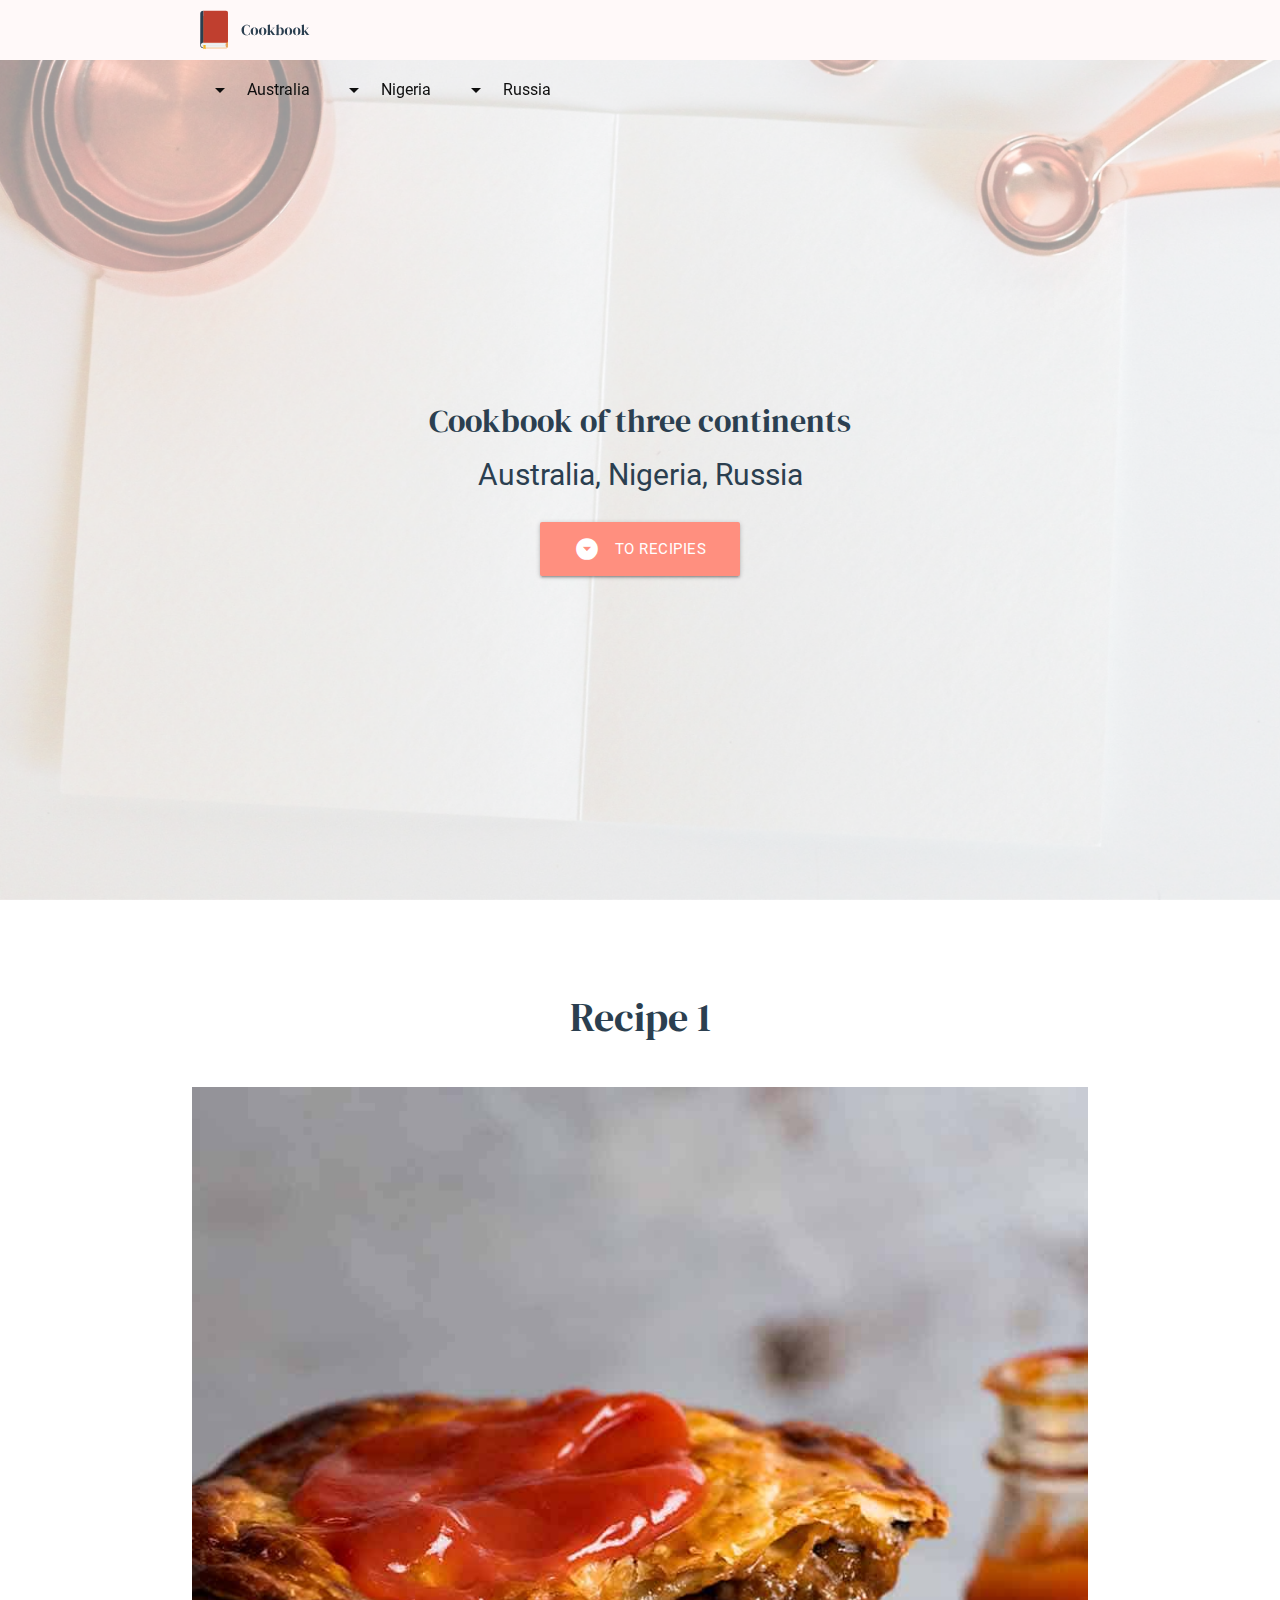
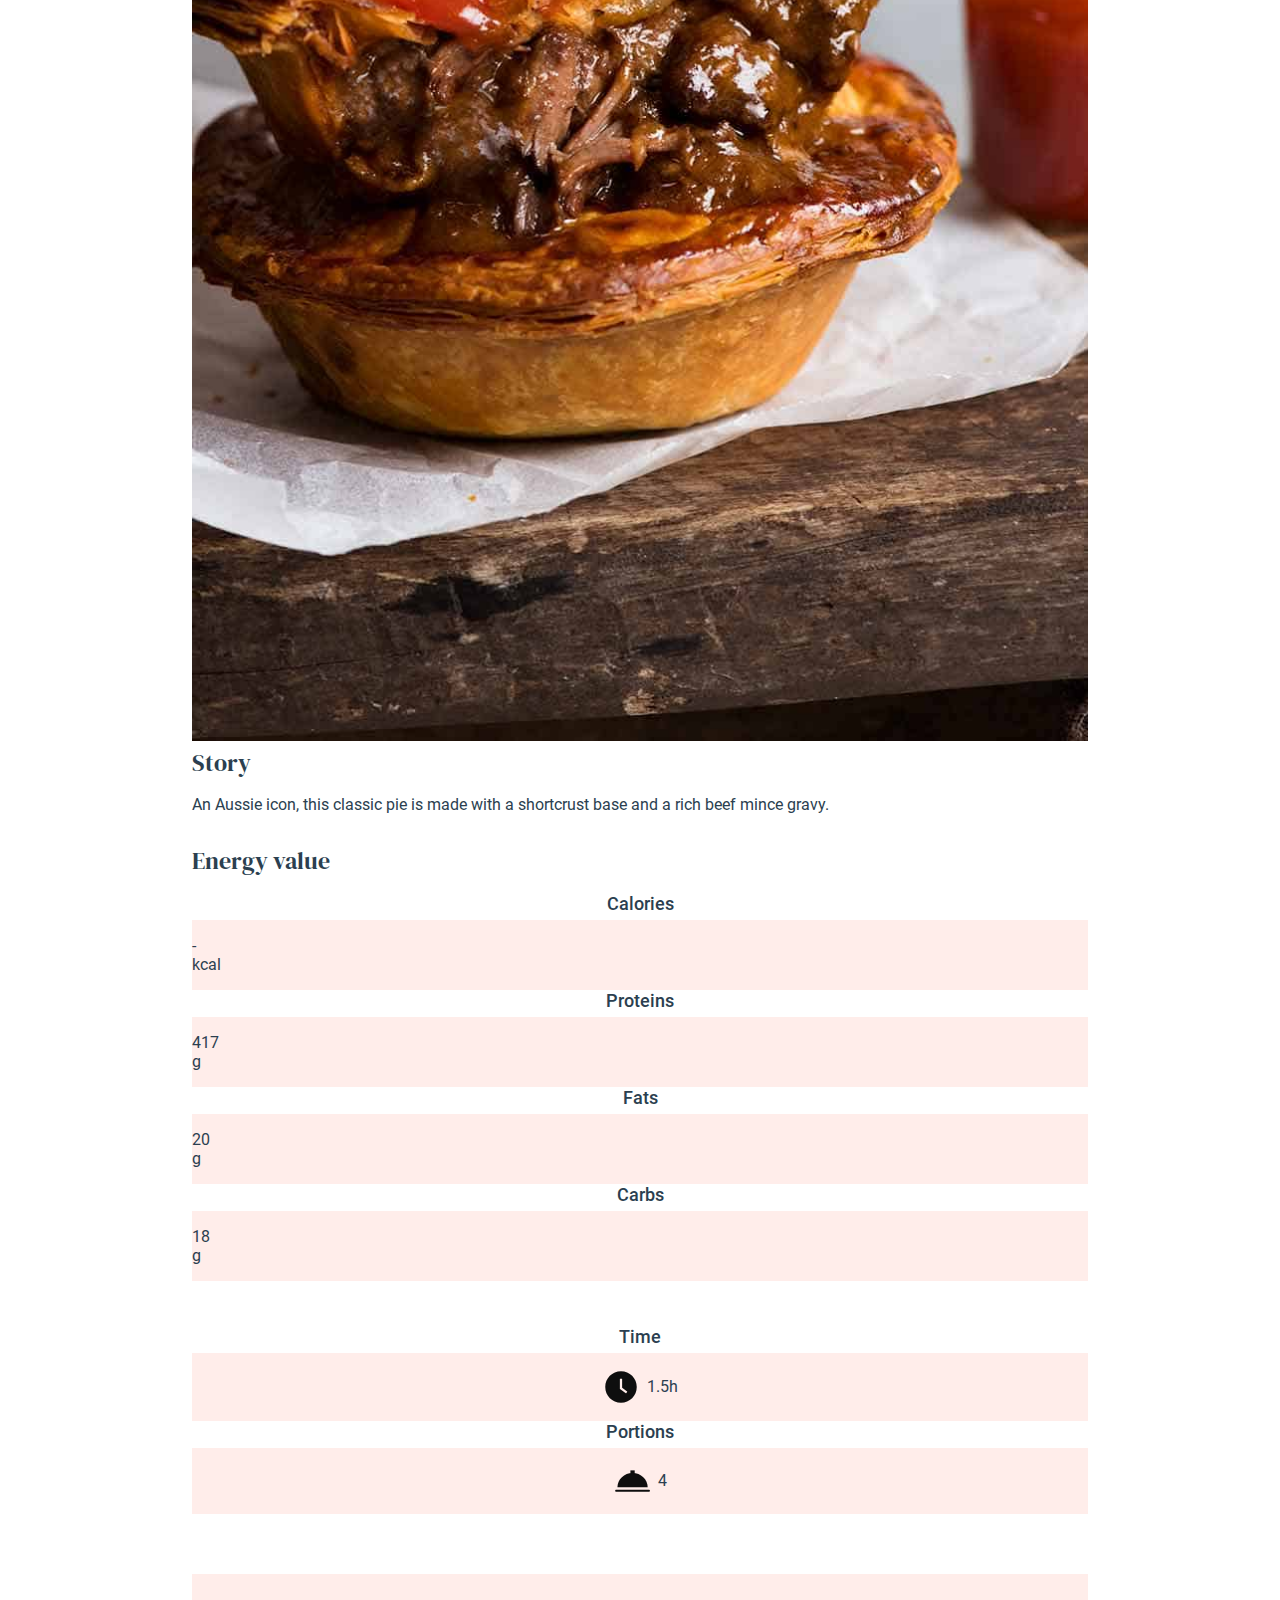
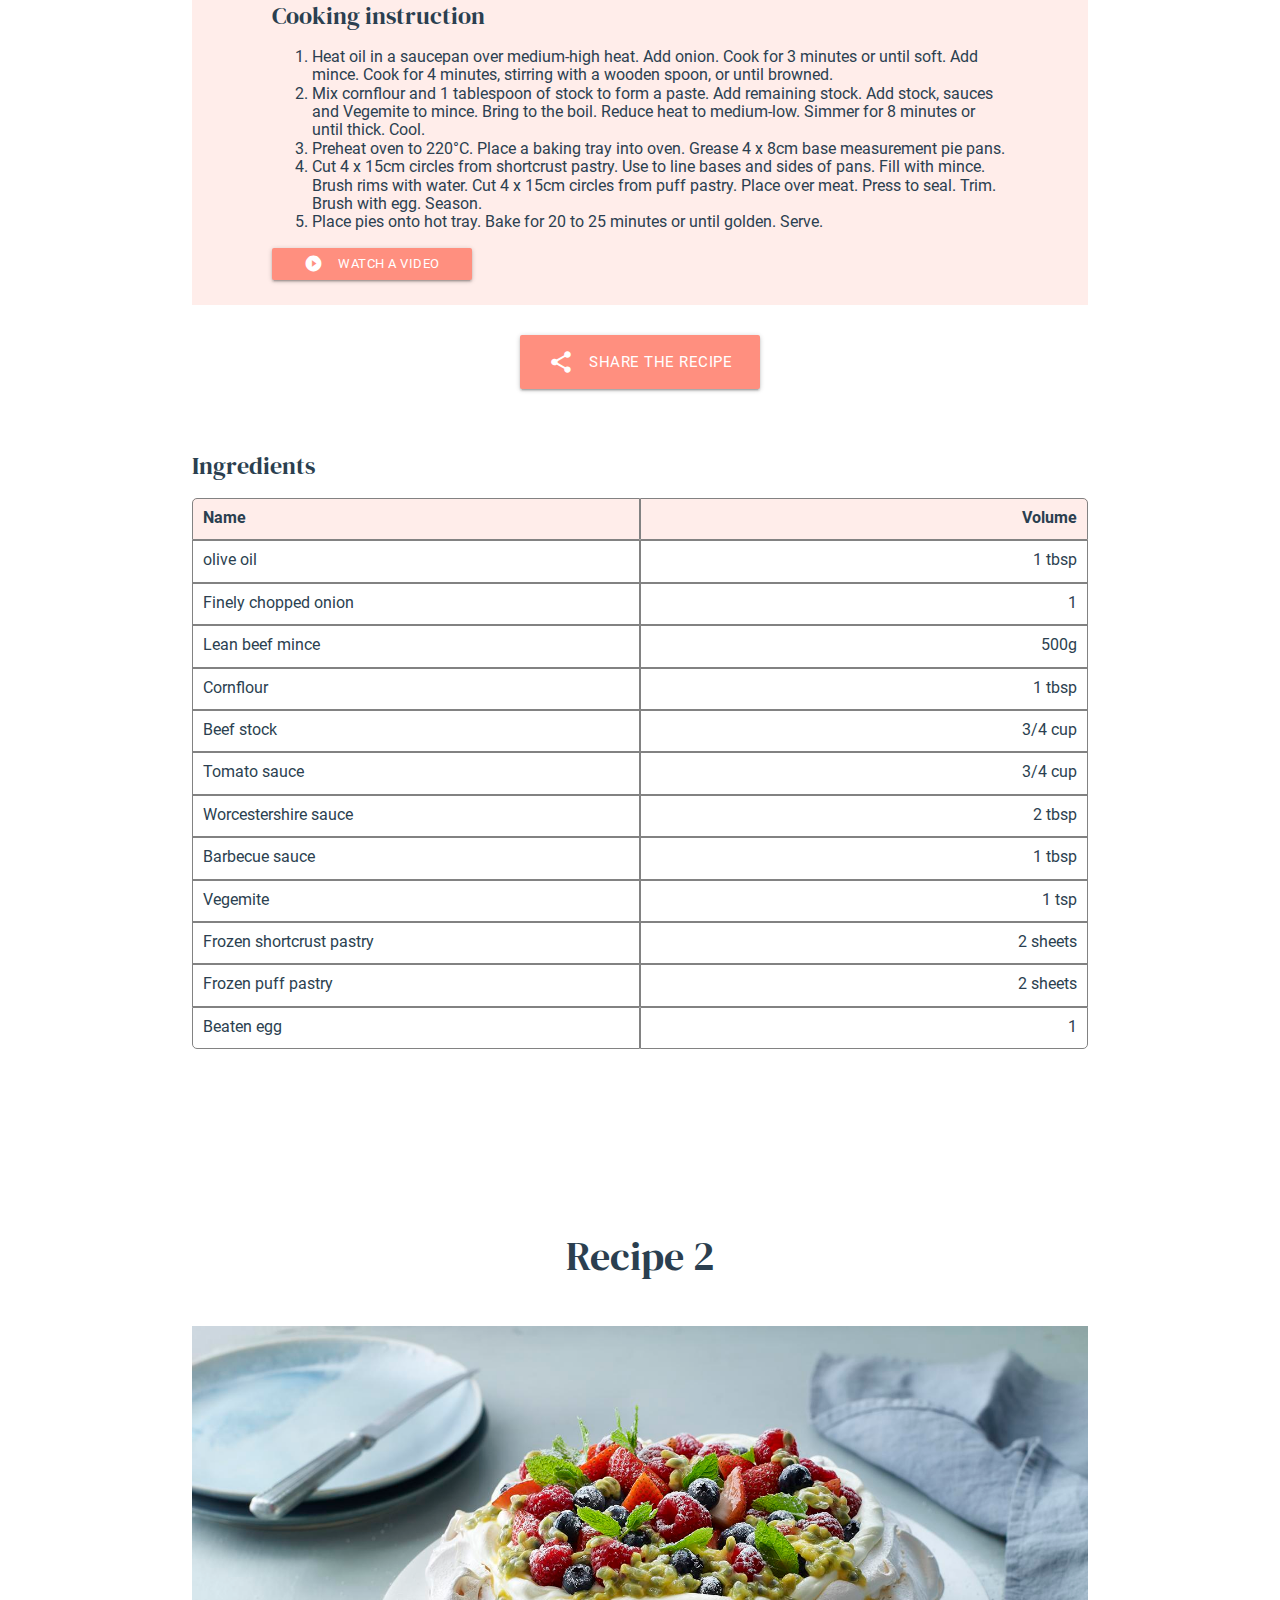
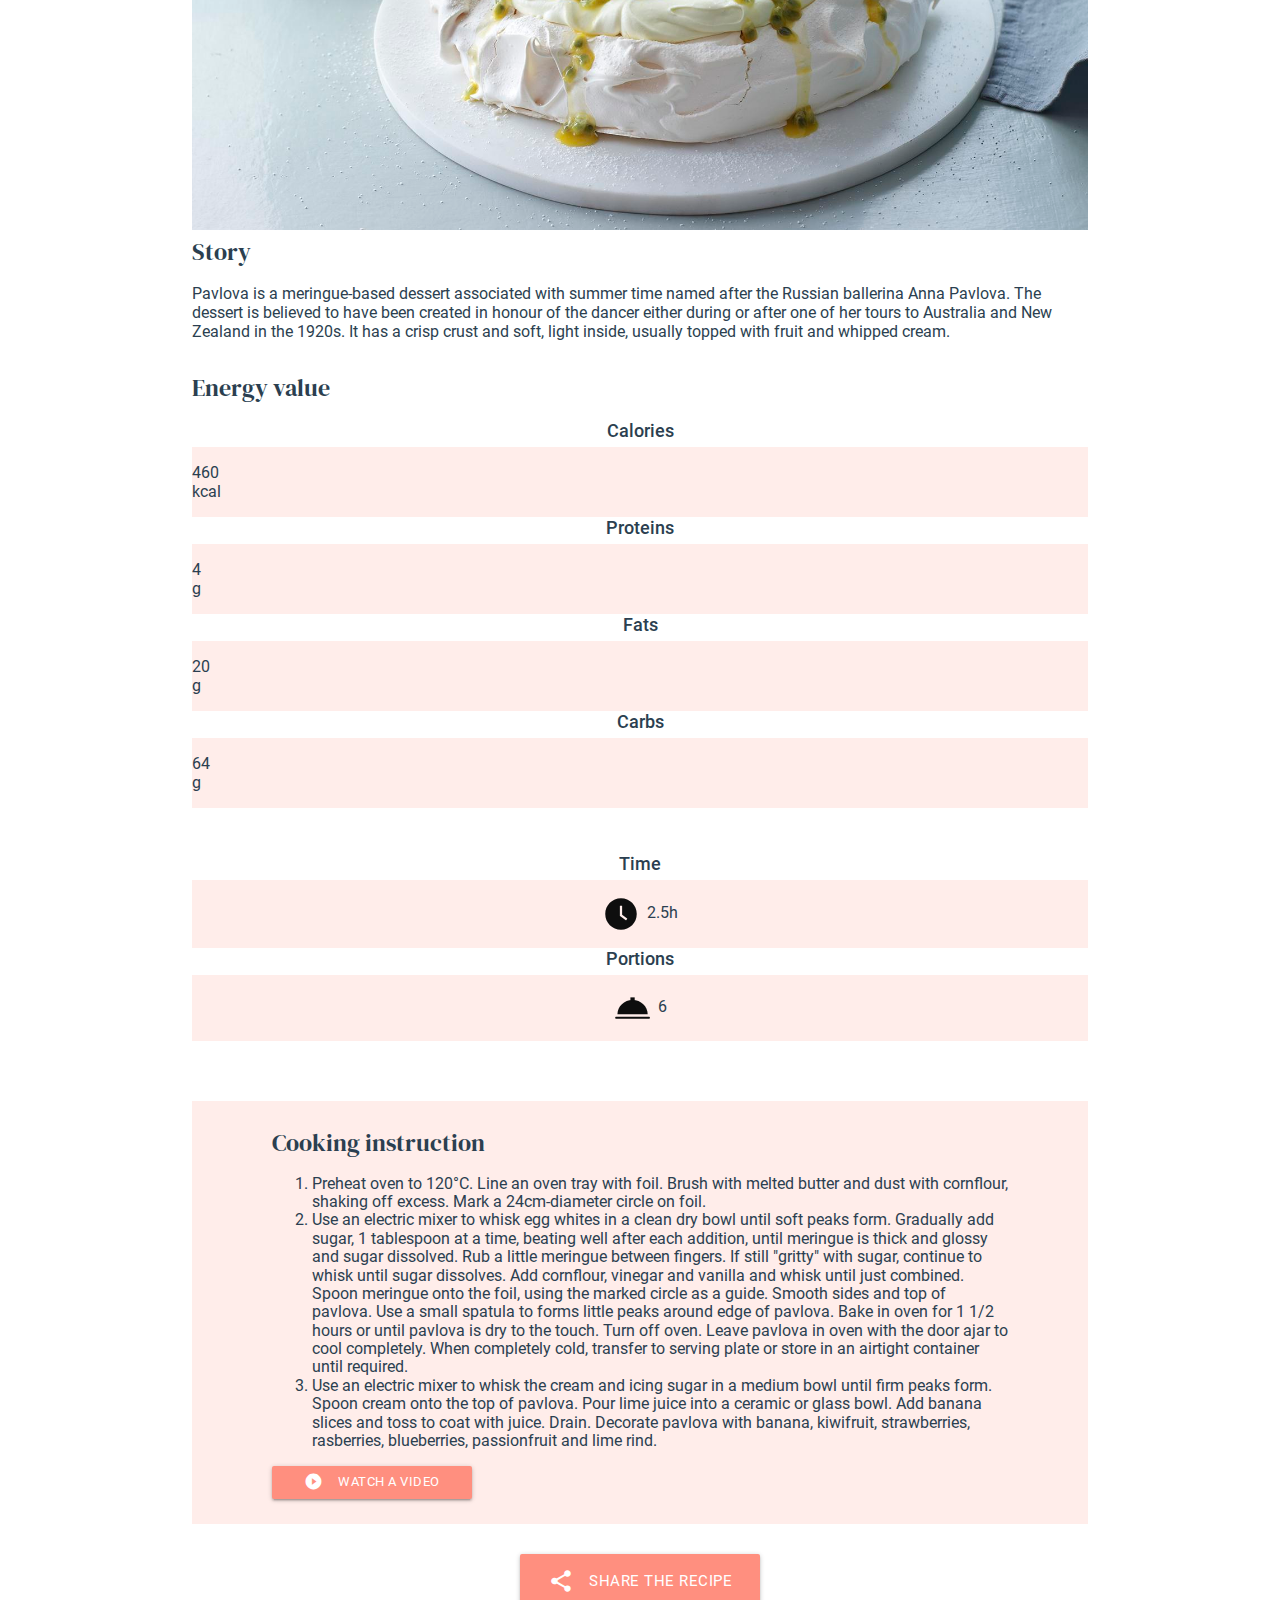
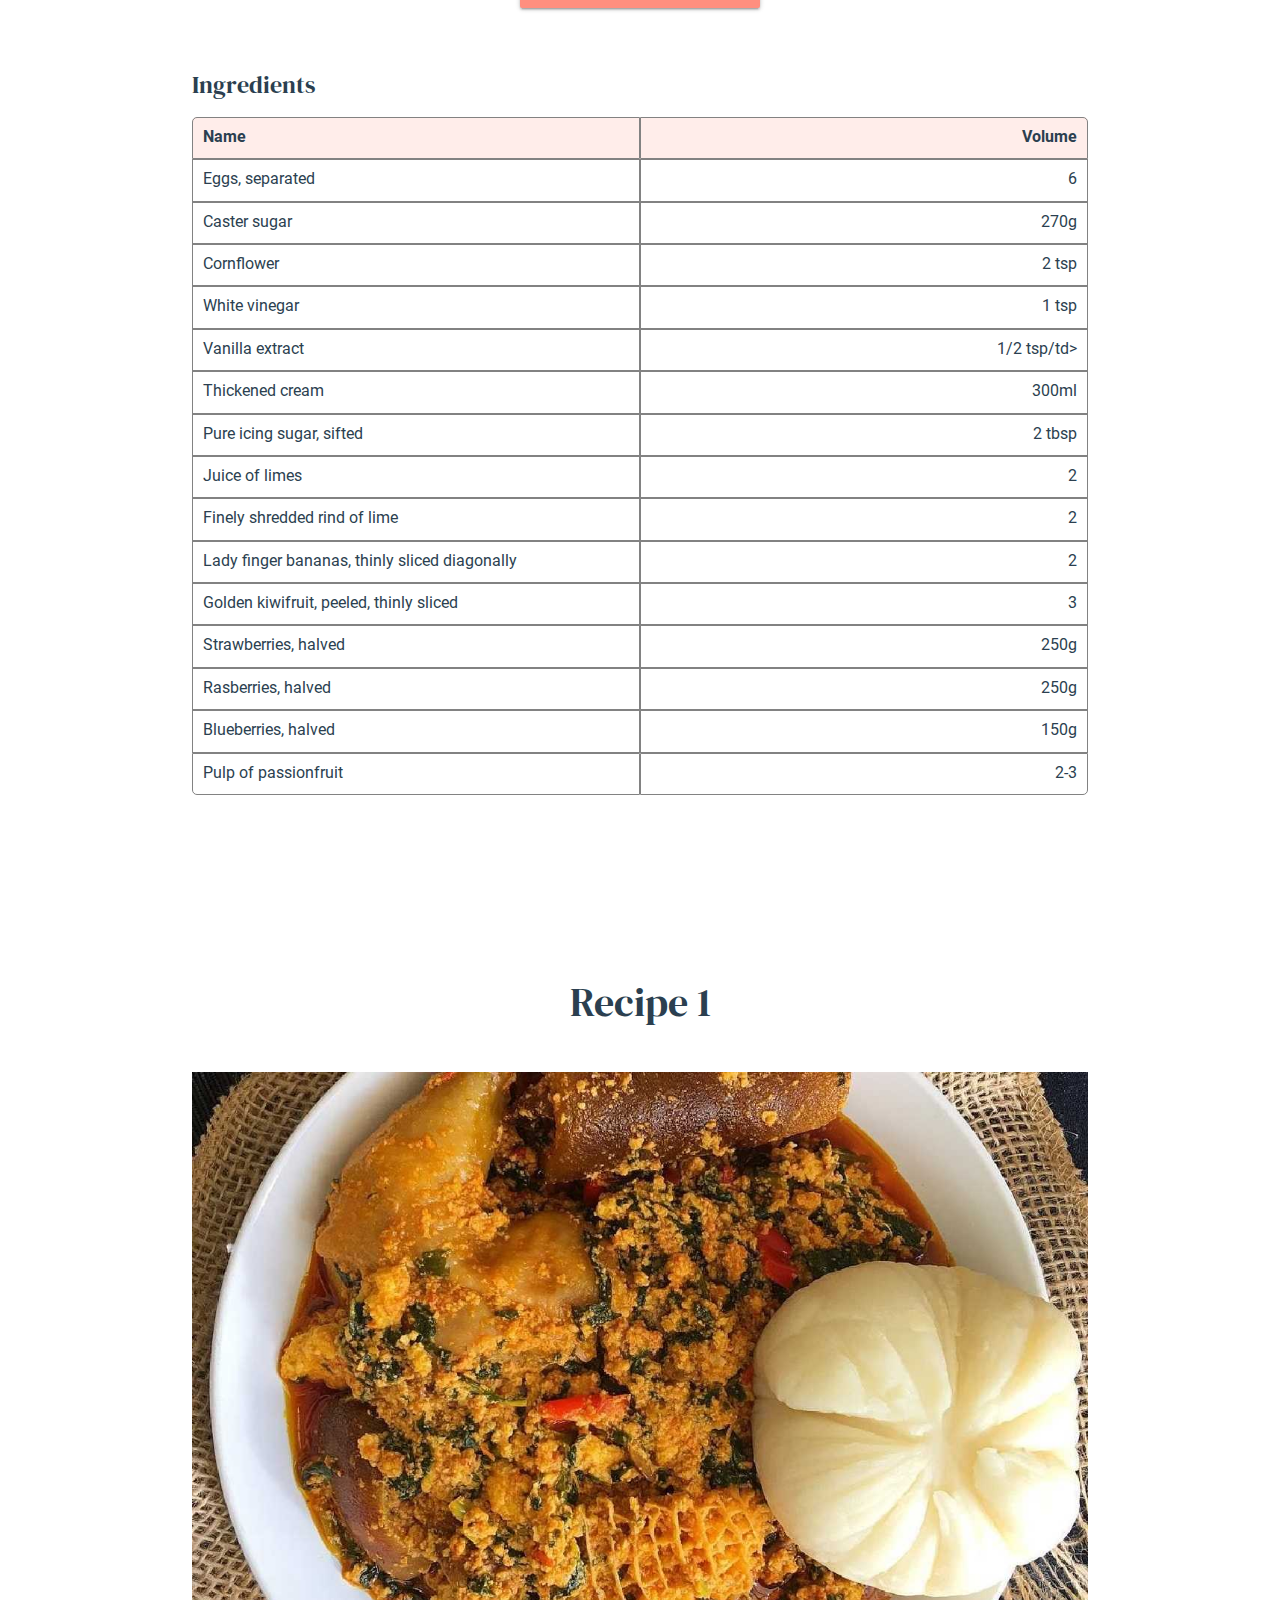
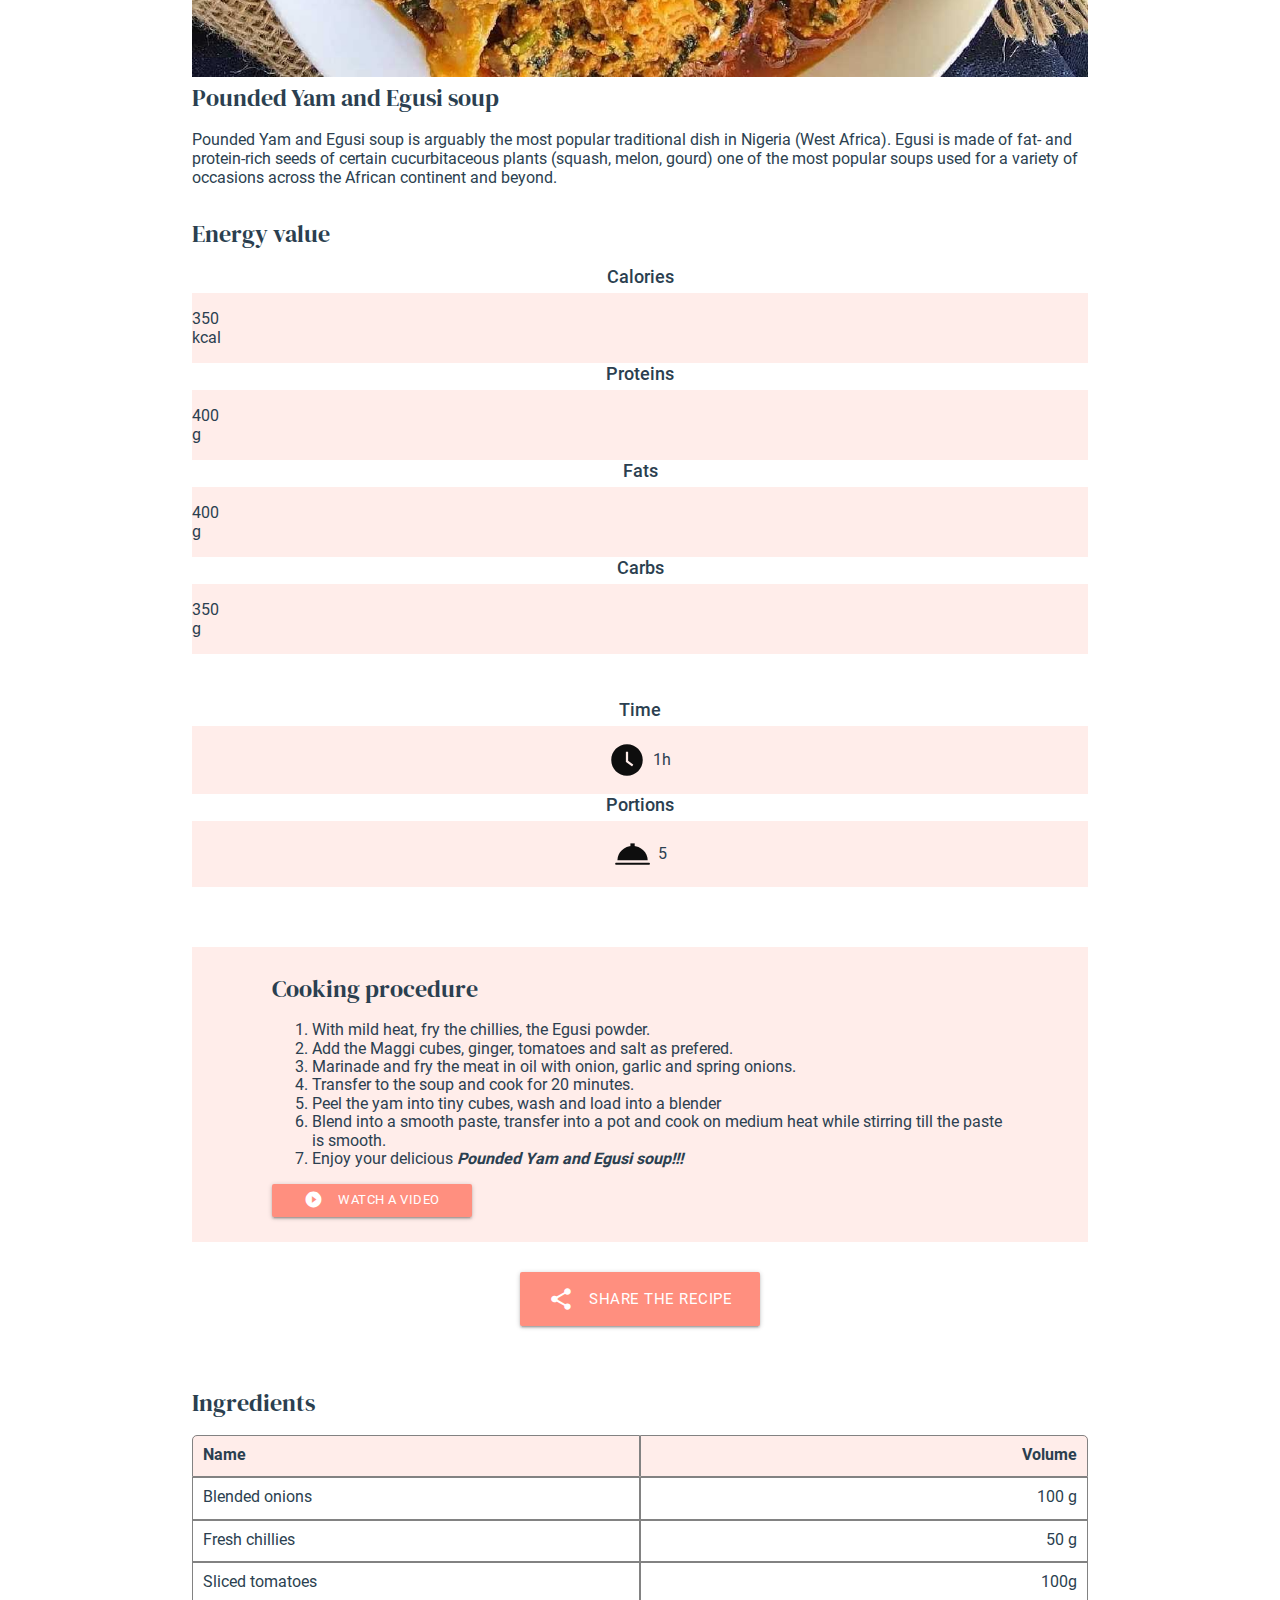
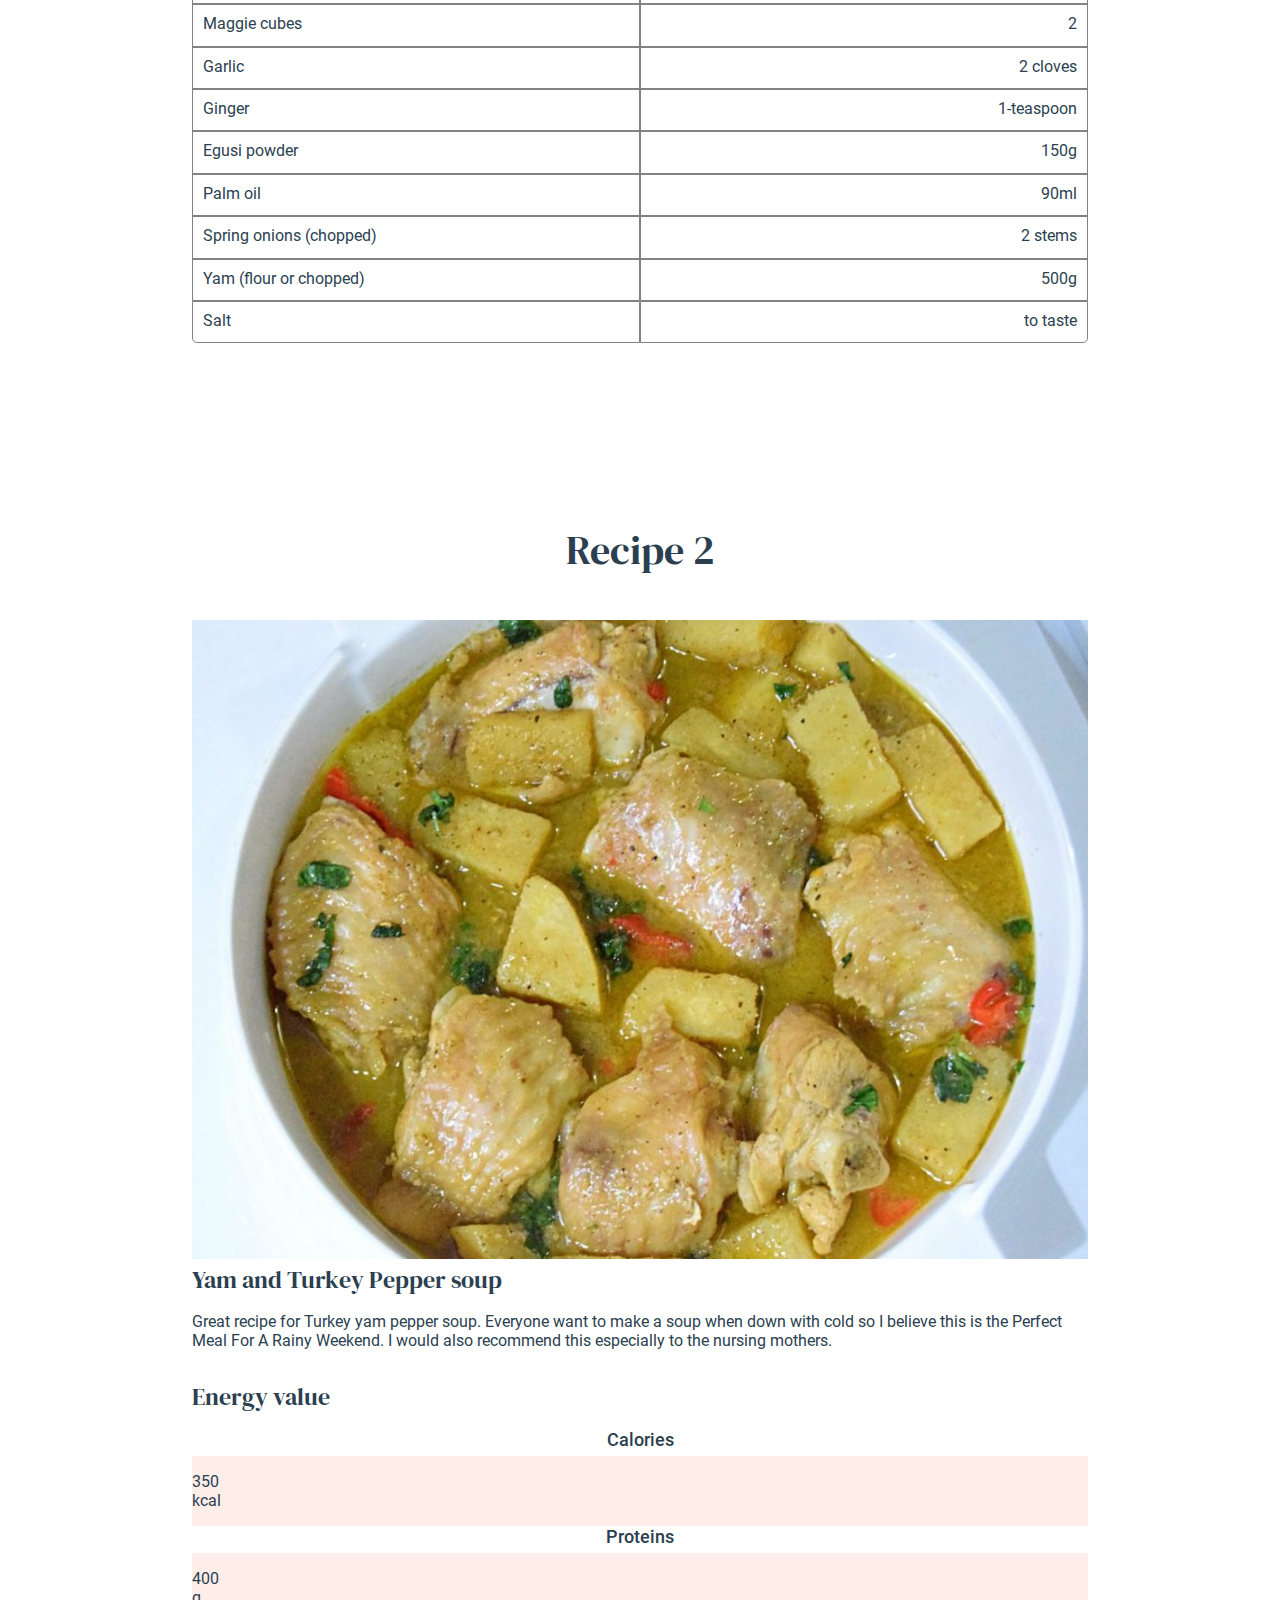
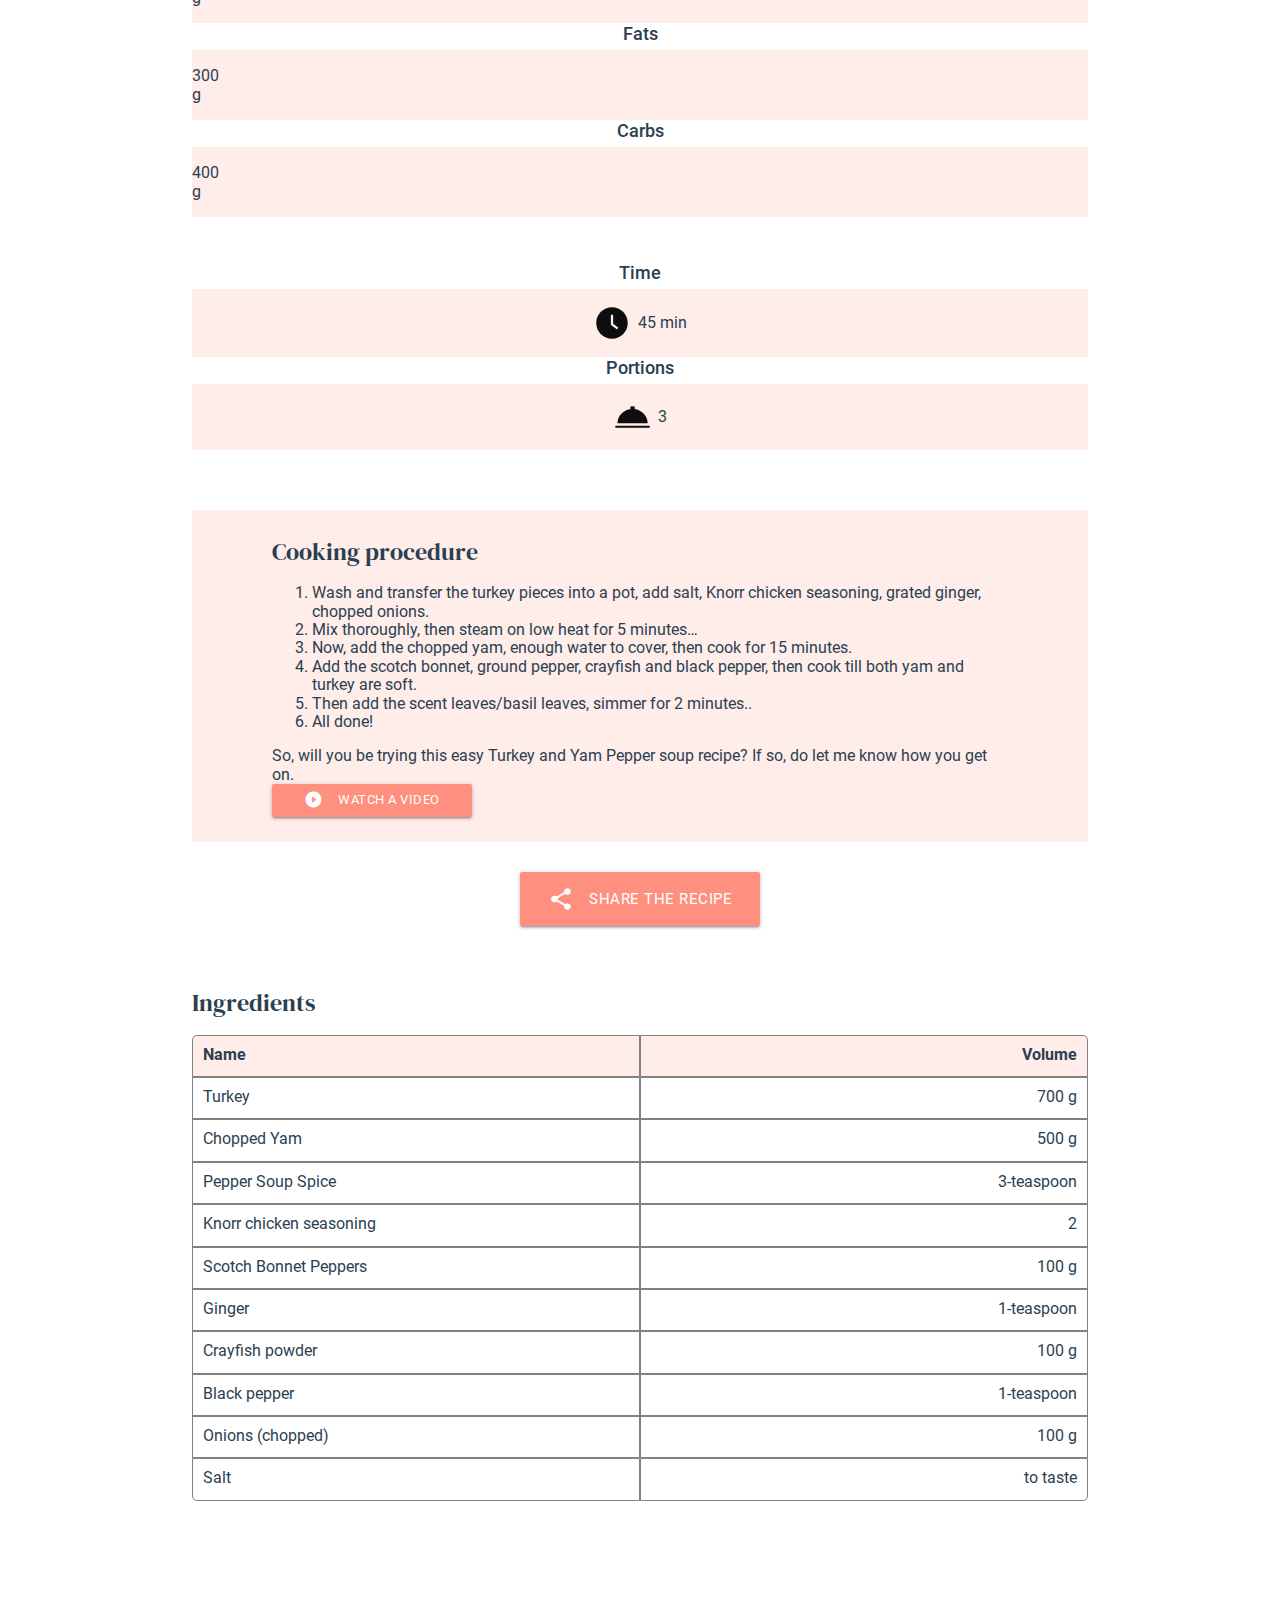
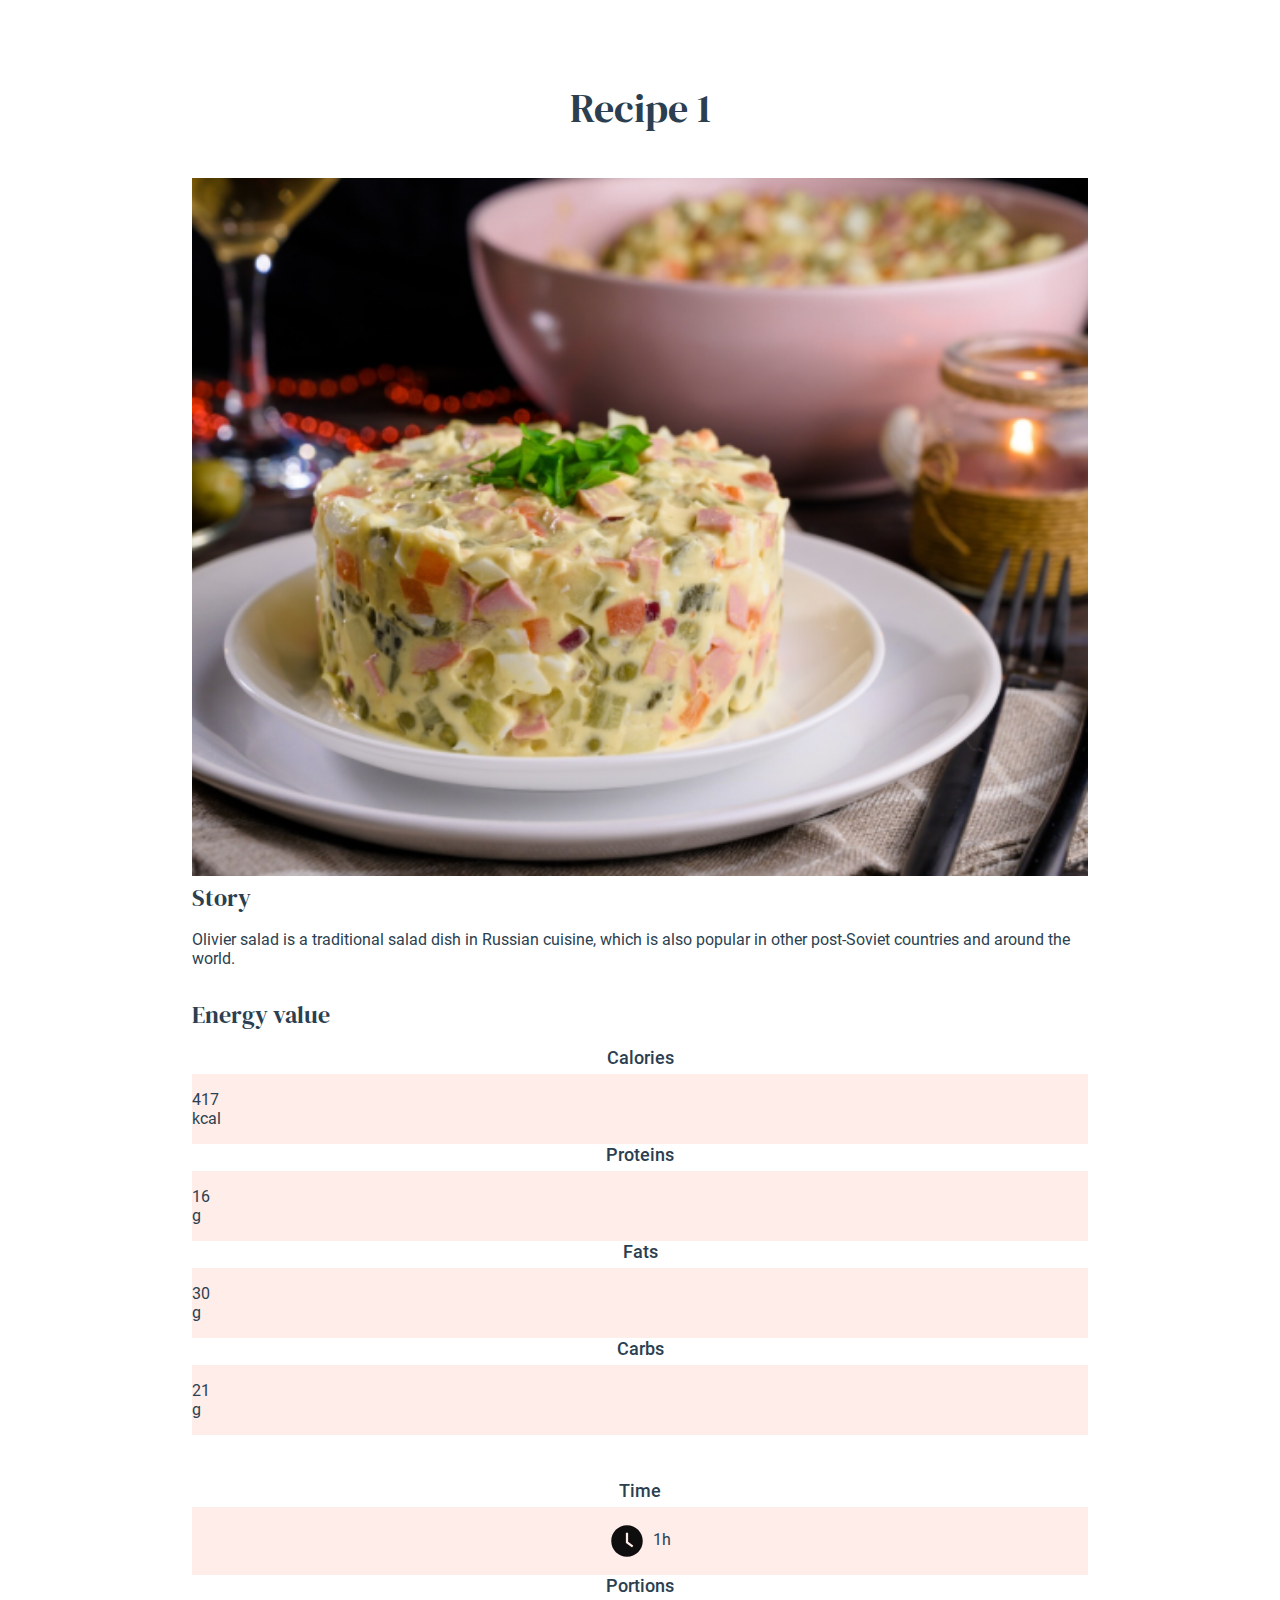
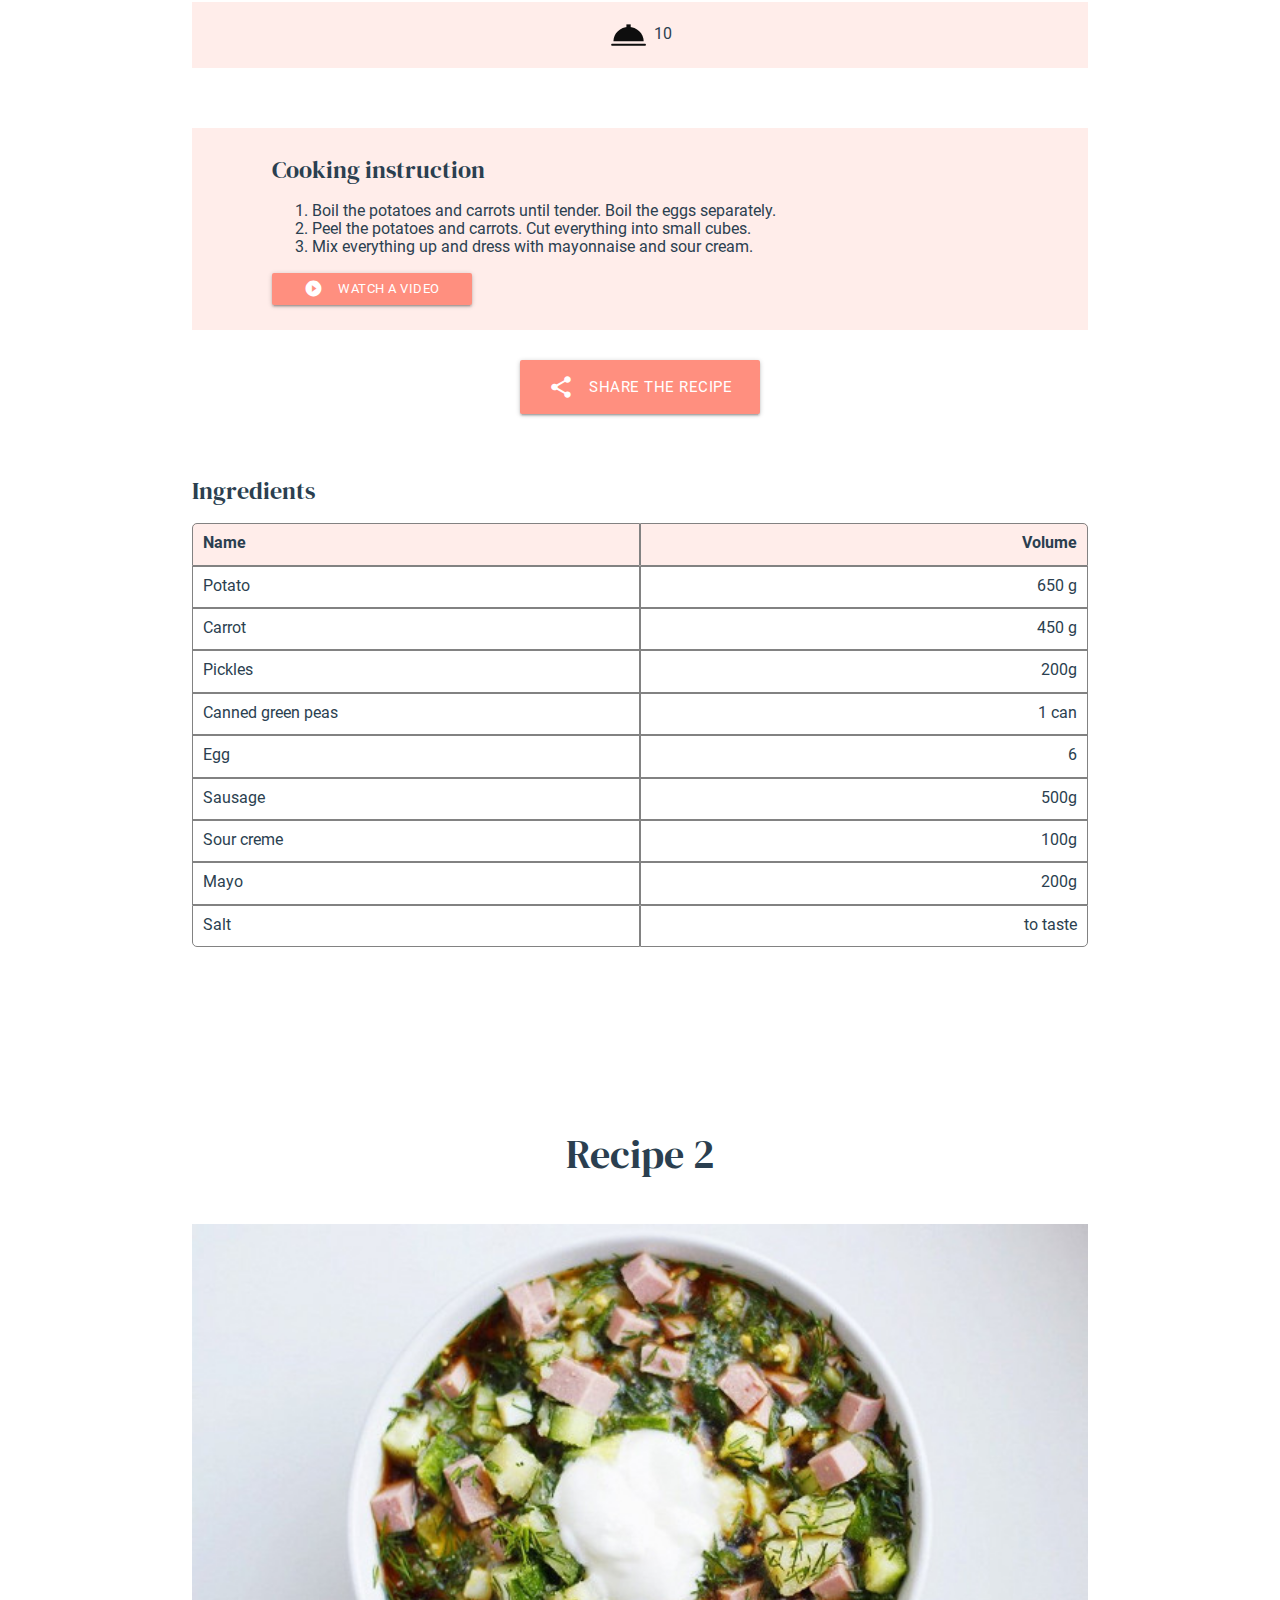
==== commit 1170f117: "copy the files to root folder" ====
--- a/index.html
+++ b/index.html
@@ -44,11 +44,13 @@
           <i class="material-icons left large header__close">close</i>
           <ul>
             <li class="header__item">
-              <a href="#" class="link"><i
+              <a href="#Aussie-Meat-Pie" class="link"><i
                   class="material-icons left">arrow_drop_down</i>Australia</a>
               <ul class="header__sub-nav">
-                <li><a href="#" class="link header__link">Recipe 1</a></li>
-                <li><a href="#" class="link header__link">Recipe 2</a></li>
+                <li><a href="#Aussie-Meat-Pie" class="link header__link">Recipe
+                    1</a></li>
+                <li><a href="#Pavlova" class="link header__link">Recipe 2</a>
+                </li>
               </ul>
             </li>
             <li class="header__item mx-auto">
@@ -90,6 +92,397 @@
           recipies</a>
       </div>
     </section>
+    <!-- Bogdan -->
+    <!-- recipe one -->
+    <section class="section" id="Aussie-Meat-Pie">
+      <div class="container">
+        <h2 class="col-12 section__title Aussie-Meat-Pie__title">Recipe 1</h2>
+        <div class="row">
+          <div class="col-12 col-lg-5">
+            <div class="section__image">
+              <p class="section__title">Aussie Meat Pie</p>
+              <img src="img/Meat-Pies.jpeg" alt="Tasty Pies" />
+            </div>
+          </div>
+          <div class="col-12 col-lg-7 section__info">
+            <h3 class="section__heading Aussie-Meat-Pie__heading col-12">Story
+            </h3>
+            <p class="col-12 col-lg-10 section__text Aussie-Meat-Pie__text">
+              An Aussie icon, this classic pie is made with a shortcrust base
+              and a rich beef mince gravy.
+            </p>
+            <h3 class="section__heading Aussie-Meat-Pie__heading">Energy value
+            </h3>
+            <div class="row">
+              <div class="col-lg-3 col-md-3 col-6 text-center">
+                <h4 class="section__subject">Calories</h4>
+                <div class="section__value">
+                  <p class="section__text">-</p>
+                  <p class="section__text">kcal</p>
+                </div>
+              </div>
+              <div class="col-lg-3 col-md-3 col-6 text-center">
+                <h4 class="section__subject">Proteins</h4>
+                <div class="section__value">
+                  <p class="section__text">417</p>
+                  <p class="section__text">g</p>
+                </div>
+              </div>
+              <div class="col-lg-3 col-md-3 col-6 text-center">
+                <h4 class="section__subject">Fats</h4>
+                <div class="section__value">
+                  <p class="section__text">20</p>
+                  <p class="section__text">g</p>
+                </div>
+              </div>
+              <div class="col-lg-3 col-md-3 col-6 text-center">
+                <h4 class="section__subject">Carbs</h4>
+                <div class="section__value">
+                  <p class="section__text">18</p>
+                  <p class="section__text">g</p>
+                </div>
+              </div>
+            </div>
+            <div class="row">
+              <div class="col-6 offset-md-2 col-md-4 col-lg-3">
+                <h4 class="section__subject">Time</h4>
+                <div class="section__settings">
+                  <img src="img/clock.svg" alt="Clock icon" /><span>1.5h</span>
+                </div>
+              </div>
+              <div class="col-6 col-md-4 col-lg-3">
+                <h4 class="section__subject">Portions</h4>
+                <div class="section__settings">
+                  <img src="img/cover-food.svg"
+                    alt="Icon for cover food" /><span>4</span>
+                </div>
+              </div>
+            </div>
+          </div>
+          <div class="order-1 order-lg-0 col-12 col-lg-7 section__instruction">
+            <div class="section__steps">
+              <h3 class="section__heading">Cooking instruction</h3>
+              <ol class="section__list">
+                <li>
+                  Heat oil in a saucepan over medium-high heat. Add onion. Cook
+                  for 3 minutes or until soft.
+                  Add mince. Cook for 4 minutes, stirring with a wooden spoon,
+                  or until browned.
+                </li>
+                <li>
+                  Mix cornflour and 1 tablespoon of stock to form a paste. Add
+                  remaining stock. Add stock,
+                  sauces and Vegemite to mince. Bring to the boil. Reduce heat
+                  to medium-low. Simmer for 8
+                  minutes or until thick. Cool.
+                </li>
+                <li>
+                  Preheat oven to 220°C. Place a baking tray into oven. Grease 4
+                  x 8cm base measurement pie
+                  pans.
+                </li>
+                <li>
+                  Cut 4 x 15cm circles from shortcrust pastry. Use to line bases
+                  and sides of pans. Fill with
+                  mince. Brush rims with water. Cut 4 x 15cm circles from puff
+                  pastry. Place over meat. Press
+                  to seal. Trim. Brush with egg. Season.
+                </li>
+                <li>
+                  Place pies onto hot tray. Bake for 20 to 25 minutes or until
+                  golden. Serve.
+                </li>
+              </ol>
+              <a href="https://www.youtube.com/watch?v=uKfhcQet-6M"
+                target="_blank" class="
+                      waves-effect waves-light
+                      btn-small
+                      button button--primary
+                      mx-auto
+                      section__video-btn
+                    ">
+                <i class="material-icons left">play_circle_filled</i> watch a
+                video
+              </a>
+            </div>
+            <button class="
+                    section__share-btn
+                    waves-effect waves-light
+                    btn-large
+                    button button--primary
+                    ml-auto
+                  ">
+              <i class="material-icons left">share</i> share the recipe
+            </button>
+          </div>
+          <div
+            class="offset-sm-1 col-12 col-sm-10 col-lg-4 offset-lg-1 section__ingredients">
+            <h3 class="section__heading">Ingredients</h3>
+            <table class="section__table">
+              <thead>
+                <tr>
+                  <th>Name</th>
+                  <th>Volume</th>
+                </tr>
+              </thead>
+              <tbody>
+                <tr>
+                  <td>olive oil</td>
+                  <td>1 tbsp </td>
+                </tr>
+                <tr>
+                  <td>Finely chopped onion</td>
+                  <td>1</td>
+                </tr>
+                <tr>
+                  <td>Lean beef mince</td>
+                  <td>500g</td>
+                </tr>
+                <tr>
+                  <td>Cornflour</td>
+                  <td>1 tbsp</td>
+                </tr>
+                <tr>
+                  <td>Beef stock</td>
+                  <td>3/4 cup</td>
+                </tr>
+                <tr>
+                  <td>Tomato sauce</td>
+                  <td>3/4 cup</td>
+                </tr>
+                <tr>
+                  <td>Worcestershire sauce</td>
+                  <td>2 tbsp</td>
+                </tr>
+                <tr>
+                  <td>Barbecue sauce</td>
+                  <td>1 tbsp</td>
+                </tr>
+                <tr>
+                  <td>Vegemite</td>
+                  <td>1 tsp</td>
+                </tr>
+                <tr>
+                  <td>Frozen shortcrust pastry</td>
+                  <td>2 sheets</td>
+                </tr>
+                <tr>
+                  <td>Frozen puff pastry</td>
+                  <td>2 sheets</td>
+                </tr>
+                <tr>
+                  <td>Beaten egg</td>
+                  <td>1</td>
+                </tr>
+              </tbody>
+            </table>
+          </div>
+        </div>
+    </section>
+    <!-- recipe two -->
+    <section class="section Pavlova" id="Pavlova">
+      <div class="container">
+        <h2 class="col-12 section__title Pavlova__title">Recipe 2</h2>
+        <div class="row">
+          <div class="col-12 col-lg-5">
+            <div class="section__image">
+              <p class="section__title">Pavlova</p>
+              <img src="img/pavlova.jpeg" alt="Image of a Pavlova" />
+            </div>
+          </div>
+          <div class="col-12 col-lg-7 section__info">
+            <h3 class="section__heading Pavlova__heading col-12">Story
+            </h3>
+            <p class="col-12 col-lg-10 section__text Pavlova__text">
+              Pavlova is a meringue-based dessert associated with summer time
+              named after the Russian ballerina Anna
+              Pavlova. The dessert is believed to have been created in honour of
+              the dancer either during or after one
+              of her tours to Australia and New Zealand in the 1920s. It has a
+              crisp crust and soft, light inside,
+              usually topped with fruit and whipped cream.
+            </p>
+            <h3 class="section__heading Pavlova__heading">Energy value
+            </h3>
+            <div class="row">
+              <div class="col-lg-3 col-md-3 col-6 text-center">
+                <h4 class="section__subject">Calories</h4>
+                <div class="section__value">
+                  <p class="section__text">460</p>
+                  <p class="section__text">kcal</p>
+                </div>
+              </div>
+              <div class="col-lg-3 col-md-3 col-6 text-center">
+                <h4 class="section__subject">Proteins</h4>
+                <div class="section__value">
+                  <p class="section__text">4</p>
+                  <p class="section__text">g</p>
+                </div>
+              </div>
+              <div class="col-lg-3 col-md-3 col-6 text-center">
+                <h4 class="section__subject">Fats</h4>
+                <div class="section__value">
+                  <p class="section__text">20</p>
+                  <p class="section__text">g</p>
+                </div>
+              </div>
+              <div class="col-lg-3 col-md-3 col-6 text-center">
+                <h4 class="section__subject">Carbs</h4>
+                <div class="section__value">
+                  <p class="section__text">64</p>
+                  <p class="section__text">g</p>
+                </div>
+              </div>
+            </div>
+            <div class="row">
+              <div class="col-6 offset-md-2 col-md-4 col-lg-3">
+                <h4 class="section__subject">Time</h4>
+                <div class="section__settings">
+                  <img src="img/clock.svg" alt="Clock icon" /><span>2.5h</span>
+                </div>
+              </div>
+              <div class="col-6 col-md-4 col-lg-3">
+                <h4 class="section__subject">Portions</h4>
+                <div class="section__settings">
+                  <img src="img/cover-food.svg"
+                    alt="Icon for cover food" /><span>6</span>
+                </div>
+              </div>
+            </div>
+          </div>
+          <div class="order-1 order-lg-0 col-12 col-lg-7 section__instruction">
+            <div class="section__steps">
+              <h3 class="section__heading">Cooking instruction</h3>
+              <ol class="section__list">
+                <li>
+                  Preheat oven to 120°C. Line an oven tray with foil. Brush with
+                  melted butter and dust with cornflour,
+                  shaking off excess. Mark a 24cm-diameter circle on foil.
+                </li>
+                <li>
+                  Use an electric mixer to whisk egg whites in a clean dry bowl
+                  until soft peaks form. Gradually add
+                  sugar, 1 tablespoon at a time, beating well after each
+                  addition, until meringue is thick and glossy
+                  and sugar dissolved. Rub a little meringue between fingers. If
+                  still "gritty" with sugar, continue to
+                  whisk until sugar dissolves. Add cornflour, vinegar and
+                  vanilla and whisk until just combined. Spoon
+                  meringue onto the foil, using the marked circle as a guide.
+                  Smooth sides and top of pavlova. Use a
+                  small spatula to forms little peaks around edge of pavlova.
+                  Bake in oven for 1 1/2 hours or until
+                  pavlova is dry to the touch. Turn off oven. Leave pavlova in
+                  oven with the door ajar to cool
+                  completely. When completely cold, transfer to serving plate or
+                  store in an airtight container until
+                  required.
+                </li>
+                <li>
+                  Use an electric mixer to whisk the cream and icing sugar in a
+                  medium bowl until firm peaks form. Spoon
+                  cream onto the top of pavlova. Pour lime juice into a ceramic
+                  or glass bowl. Add banana slices and
+                  toss to coat with juice. Drain. Decorate pavlova with banana,
+                  kiwifruit, strawberries, rasberries,
+                  blueberries, passionfruit and lime rind.
+                </li>
+              </ol>
+              <a href="" target="_blank" class="
+                      waves-effect waves-light
+                      btn-small
+                      button button--primary
+                      mx-auto
+                      section__video-btn
+                    ">
+                <i class="material-icons left">play_circle_filled</i> watch a
+                video
+              </a>
+            </div>
+            <button class="
+                    section__share-btn
+                    waves-effect waves-light
+                    btn-large
+                    button button--primary
+                    ml-auto
+                  ">
+              <i class="material-icons left">share</i> share the recipe
+            </button>
+          </div>
+          <div
+            class="offset-sm-1 col-12 col-sm-10 col-lg-4 offset-lg-1 section__ingredients">
+            <h3 class="section__heading">Ingredients</h3>
+            <table class="section__table">
+              <thead>
+                <tr>
+                  <th>Name</th>
+                  <th>Volume</th>
+                </tr>
+              </thead>
+              <tbody>
+                <tr>
+                  <td>Eggs, separated</td>
+                  <td>6 </td>
+                </tr>
+                <tr>
+                  <td>Caster sugar</td>
+                  <td>270g</td>
+                </tr>
+                <tr>
+                  <td>Cornflower</td>
+                  <td>2 tsp</td>
+                </tr>
+                <tr>
+                  <td>White vinegar</td>
+                  <td>1 tsp</td>
+                </tr>
+                <tr>
+                  <td>Vanilla extract</td>
+                  <td>1/2 tsp/td>
+                </tr>
+                <tr>
+                  <td>Thickened cream</td>
+                  <td>300ml</td>
+                </tr>
+                <tr>
+                  <td>Pure icing sugar, sifted</td>
+                  <td>2 tbsp</td>
+                </tr>
+                <tr>
+                  <td>Juice of limes</td>
+                  <td>2</td>
+                </tr>
+                <tr>
+                  <td>Finely shredded rind of lime</td>
+                  <td>2</td>
+                </tr>
+                <tr>
+                  <td>Lady finger bananas, thinly sliced diagonally</td>
+                  <td>2</td>
+                </tr>
+                <tr>
+                  <td>Golden kiwifruit, peeled, thinly sliced</td>
+                  <td>3</td>
+                </tr>
+                <tr>
+                  <td>Strawberries, halved</td>
+                  <td>250g</td>
+                </tr>
+                <tr>
+                  <td>Rasberries, halved</td>
+                  <td>250g</td>
+                </tr>
+                <td>Blueberries, halved</td>
+                <td>150g</td>
+                </tr>
+                <td>Pulp of passionfruit</td>
+                <td>2-3</td>
+                </tr>
+              </tbody>
+            </table>
+          </div>
+        </div>
+    </section>
     <!-- Kingsley -->
     <section class="section egusi-pounded-yam" id="yam-egusi">
       <div class="container">
@@ -153,7 +546,7 @@
                   <img src="img/clock.svg" alt="Clock icon" /><span>1h</span>
                 </div>
               </div>
-              <div class="col-6 offset-md-2 col-md-4 col-lg-3">
+              <div class="col-6 col-md-4 col-lg-3">
                 <h4 class="section__subject">Portions</h4>
                 <div class="section__settings">
                   <img src="img/cover-food.svg"
@@ -337,7 +730,7 @@
                     min</span>
                 </div>
               </div>
-              <div class="col-6 offset-md-2 col-md-4 col-lg-3">
+              <div class="col-6 col-md-4 col-lg-3">
                 <h4 class="section__subject">Portions</h4>
                 <div class="section__settings">
                   <img src="img/cover-food.svg"
@@ -775,24 +1168,6 @@
     </section>
 
   </main>
-  <!-- George -->
-  <section class="section">
-    <div class="container"></div>
-
-  </section>
-  </main>
-  <!-- Bogdan -->
-  <section class="section">
-    <div class="container"></div>
-  </section>
-  <!-- Kengsley -->
-  <section class="section">
-    <div class="container"></div>
-  </section>
-  <!-- George -->
-  <section class="section">
-    <div class="container"></div>
-  </section>
 </body>
 <script defer src="js/script.js"></script>
 </body>
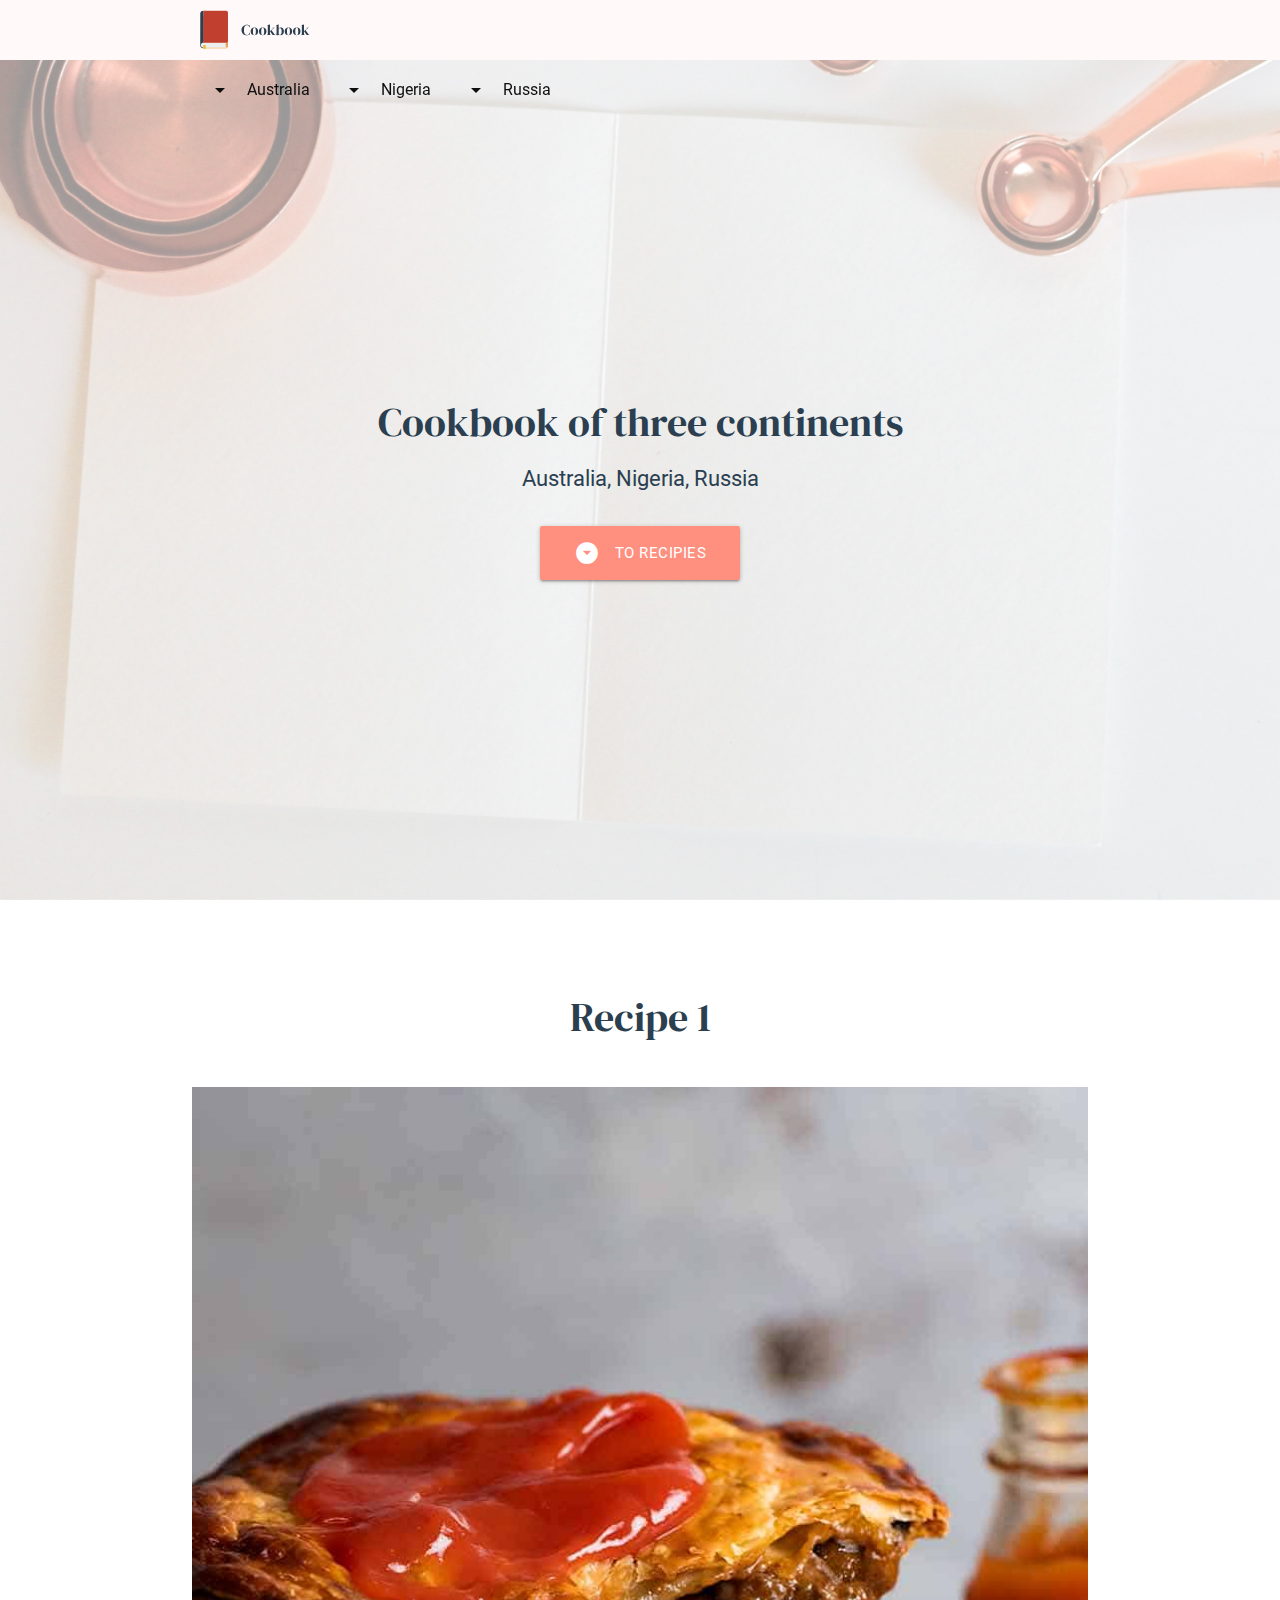
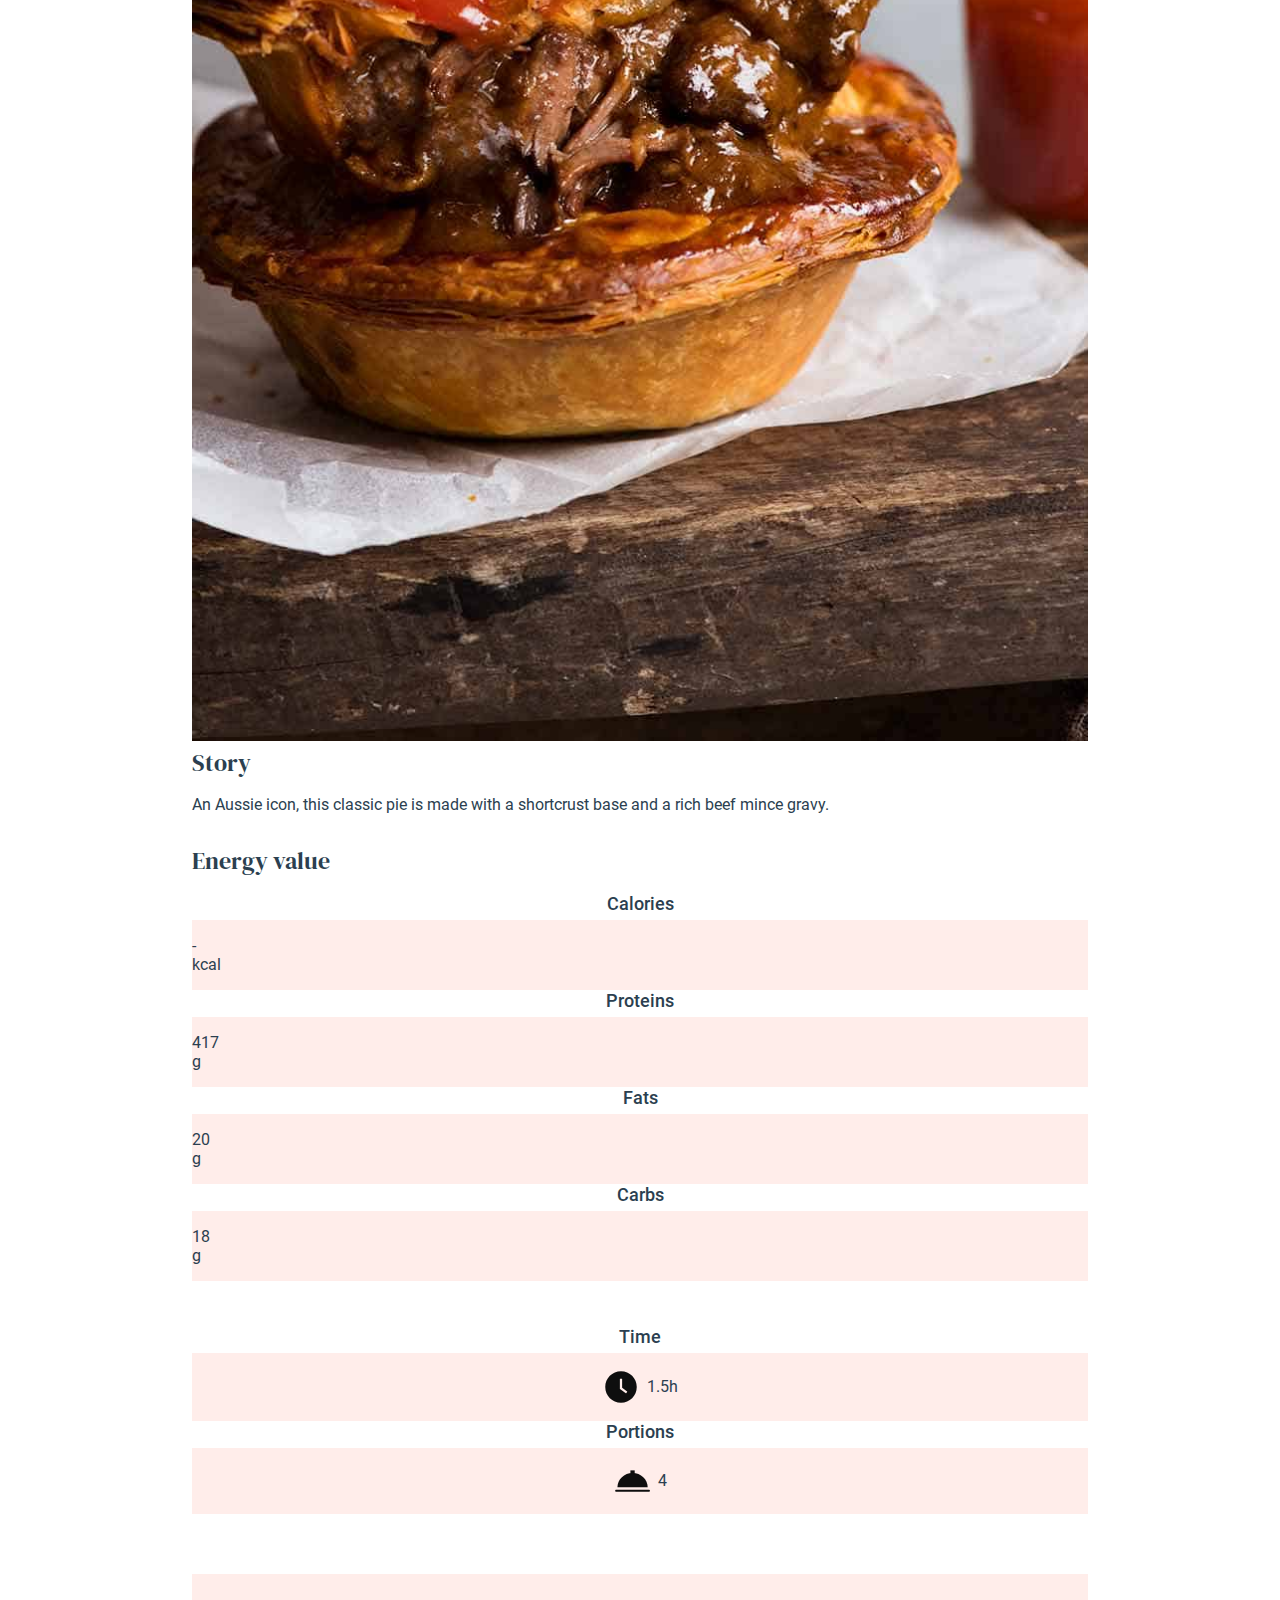
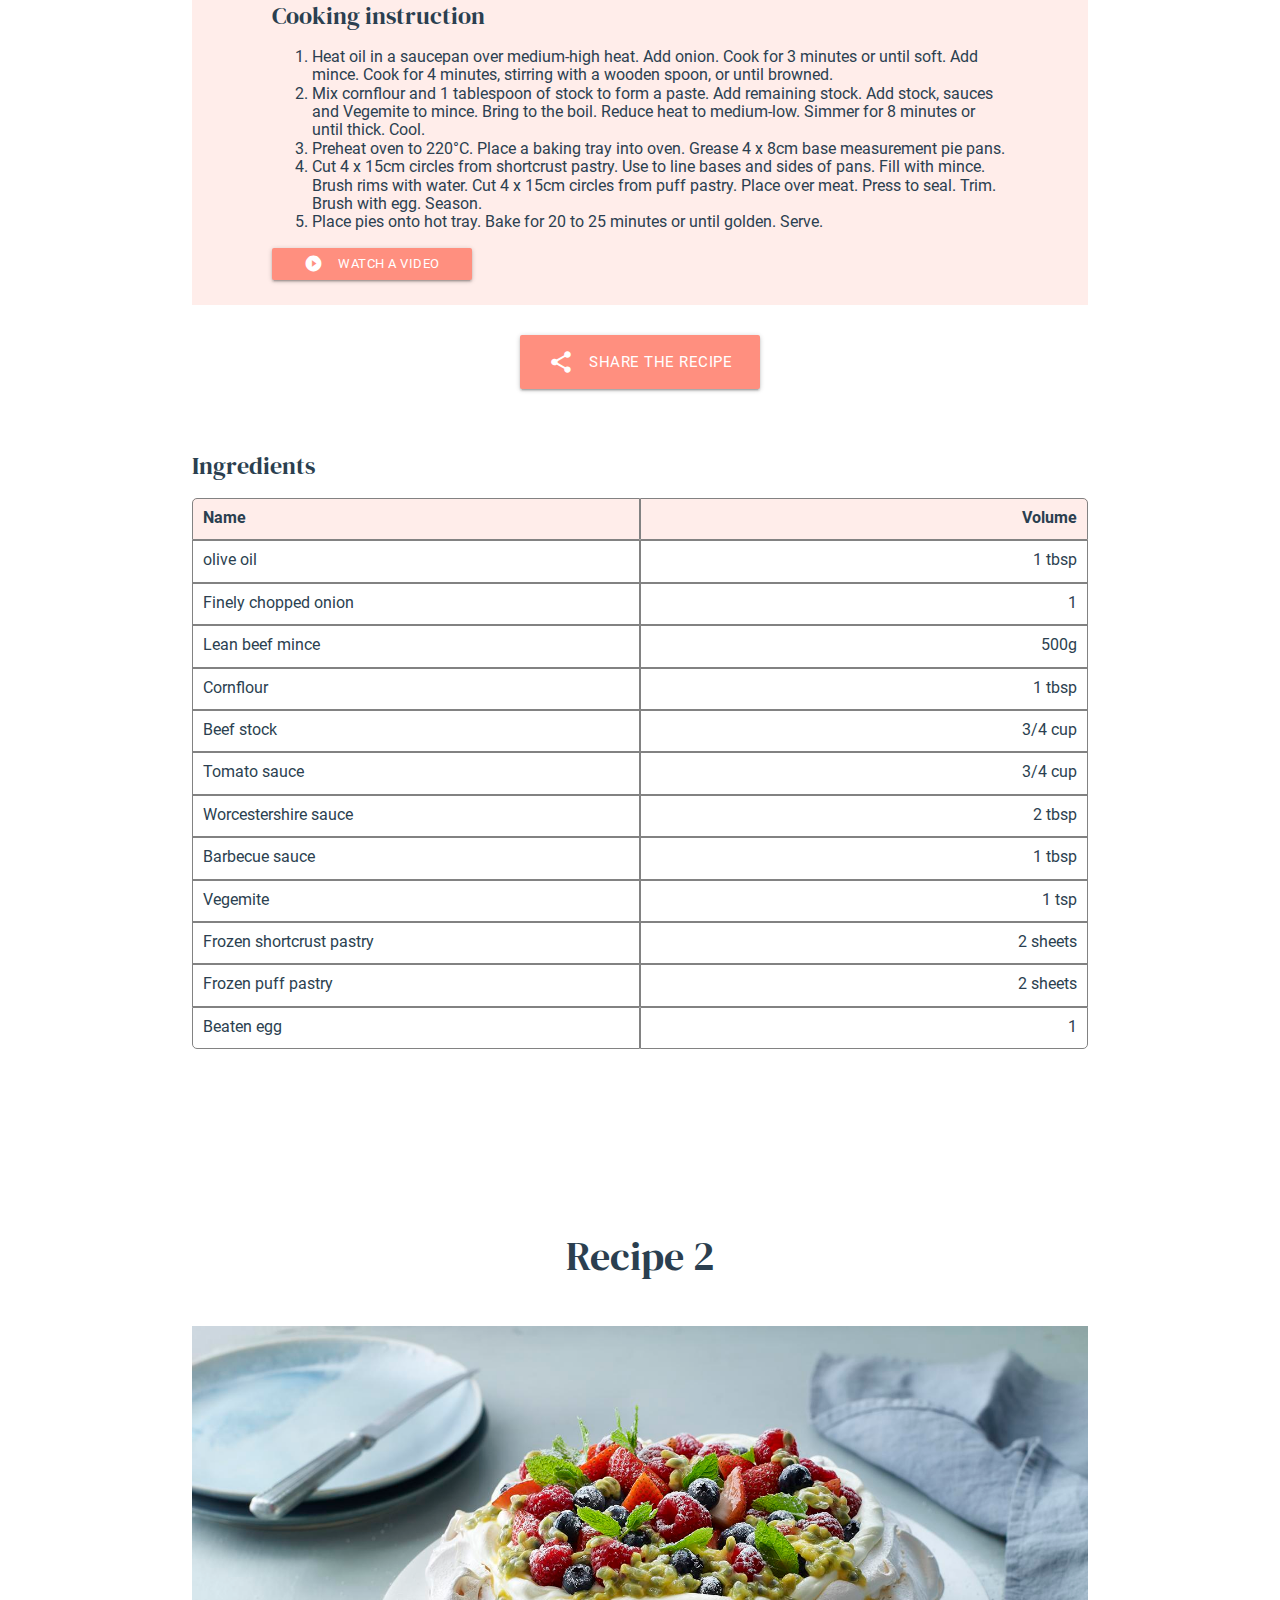
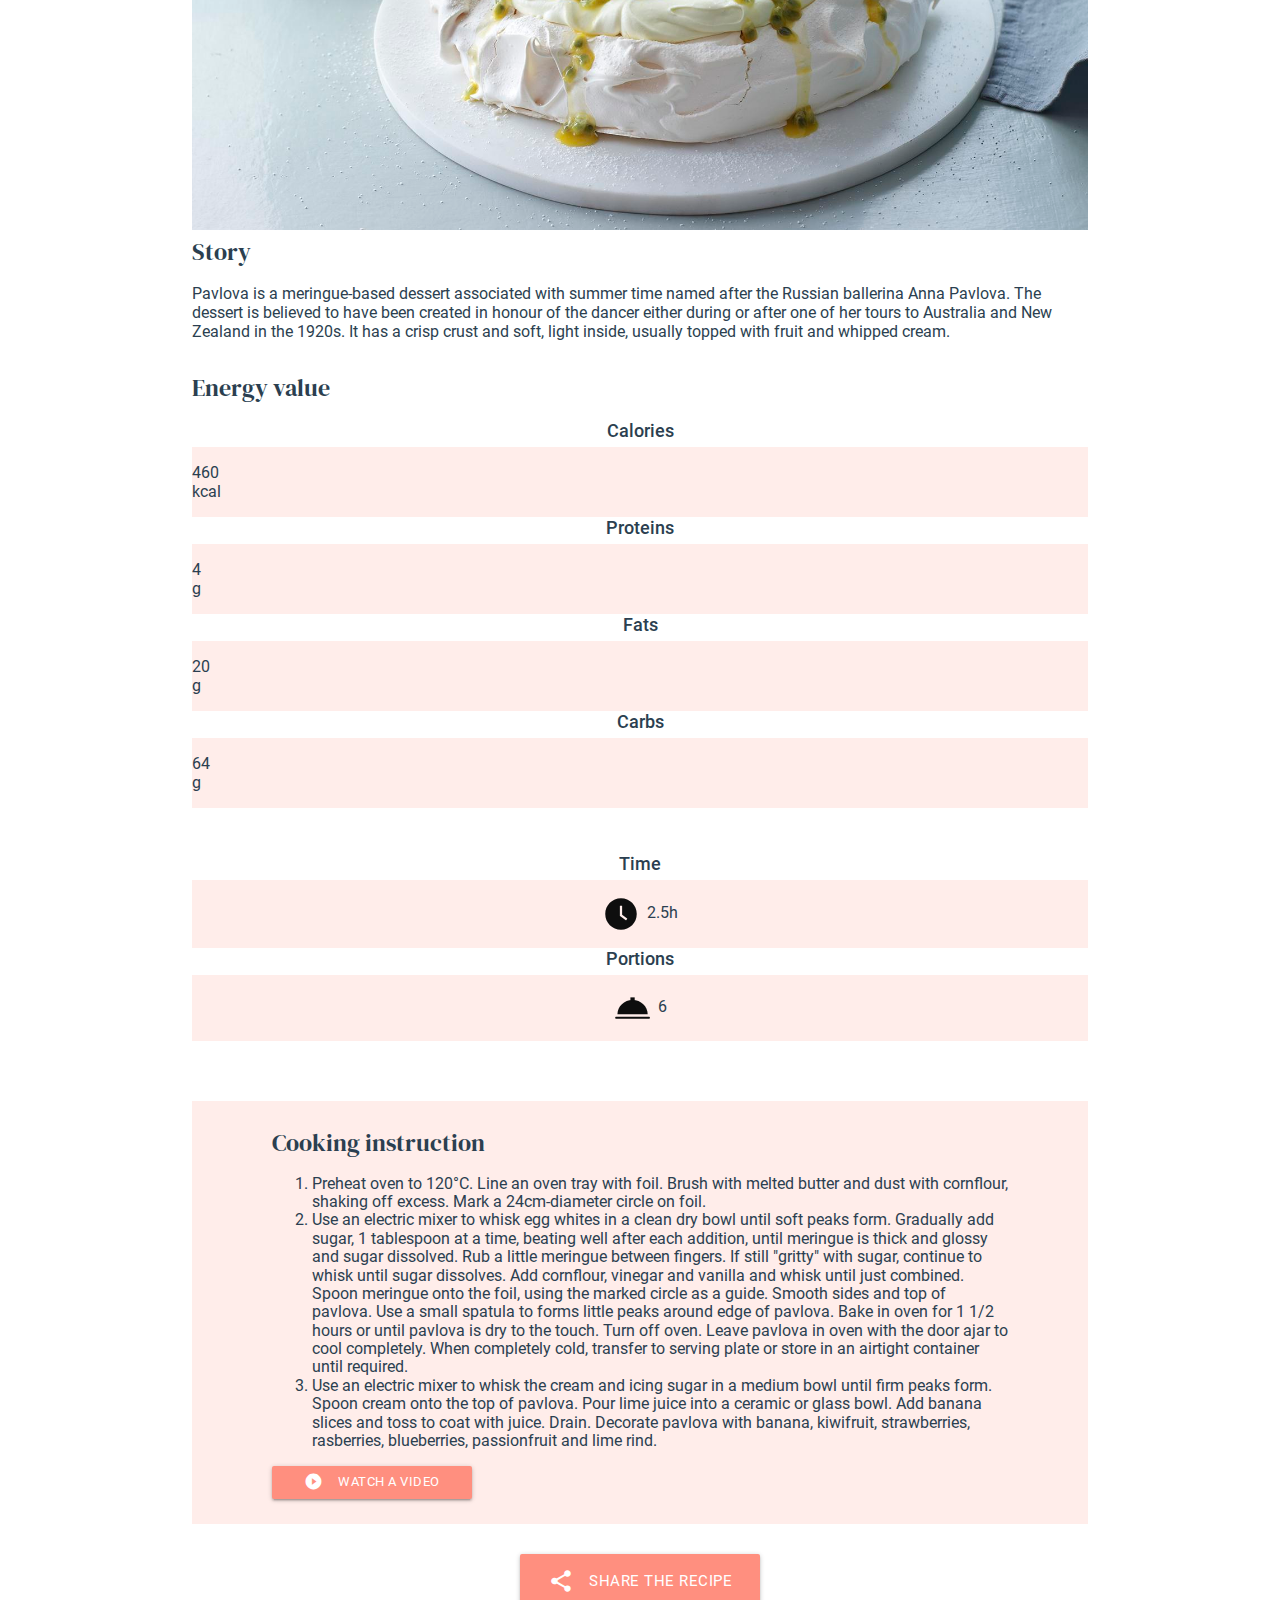
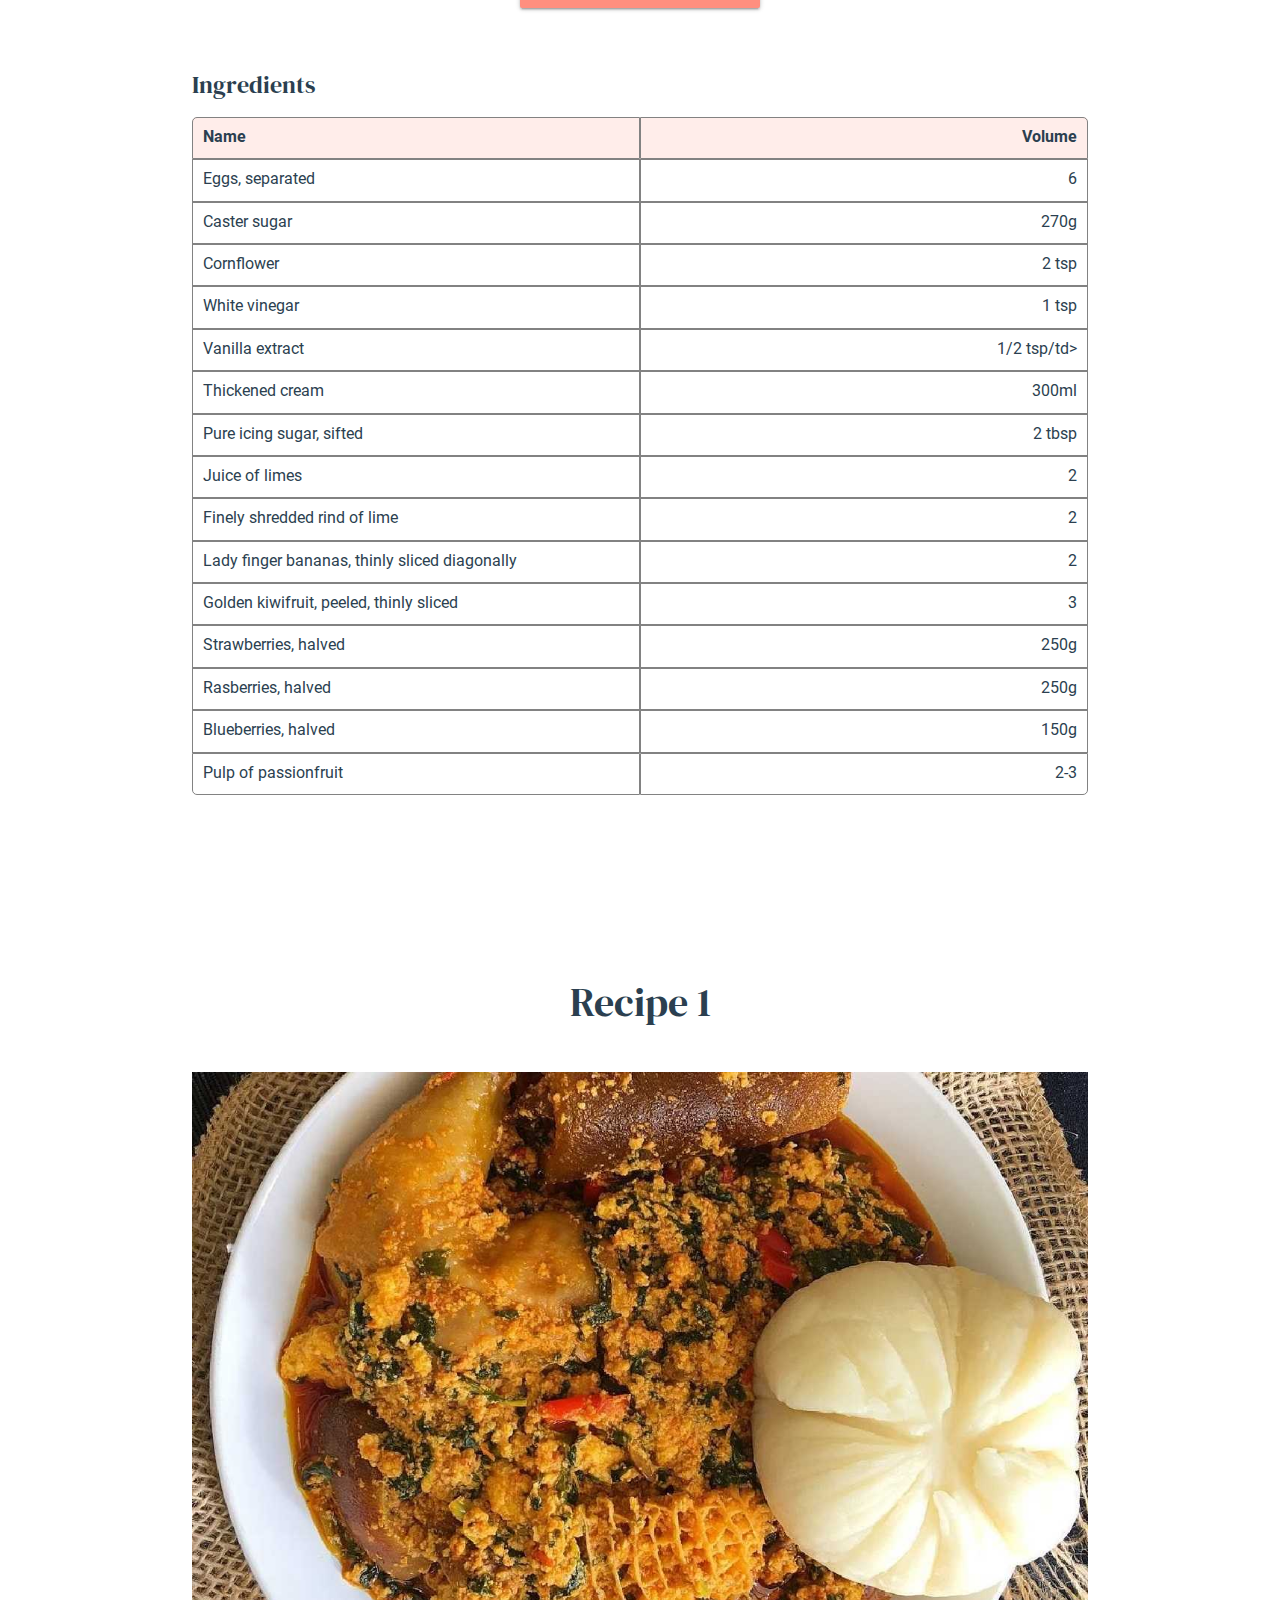
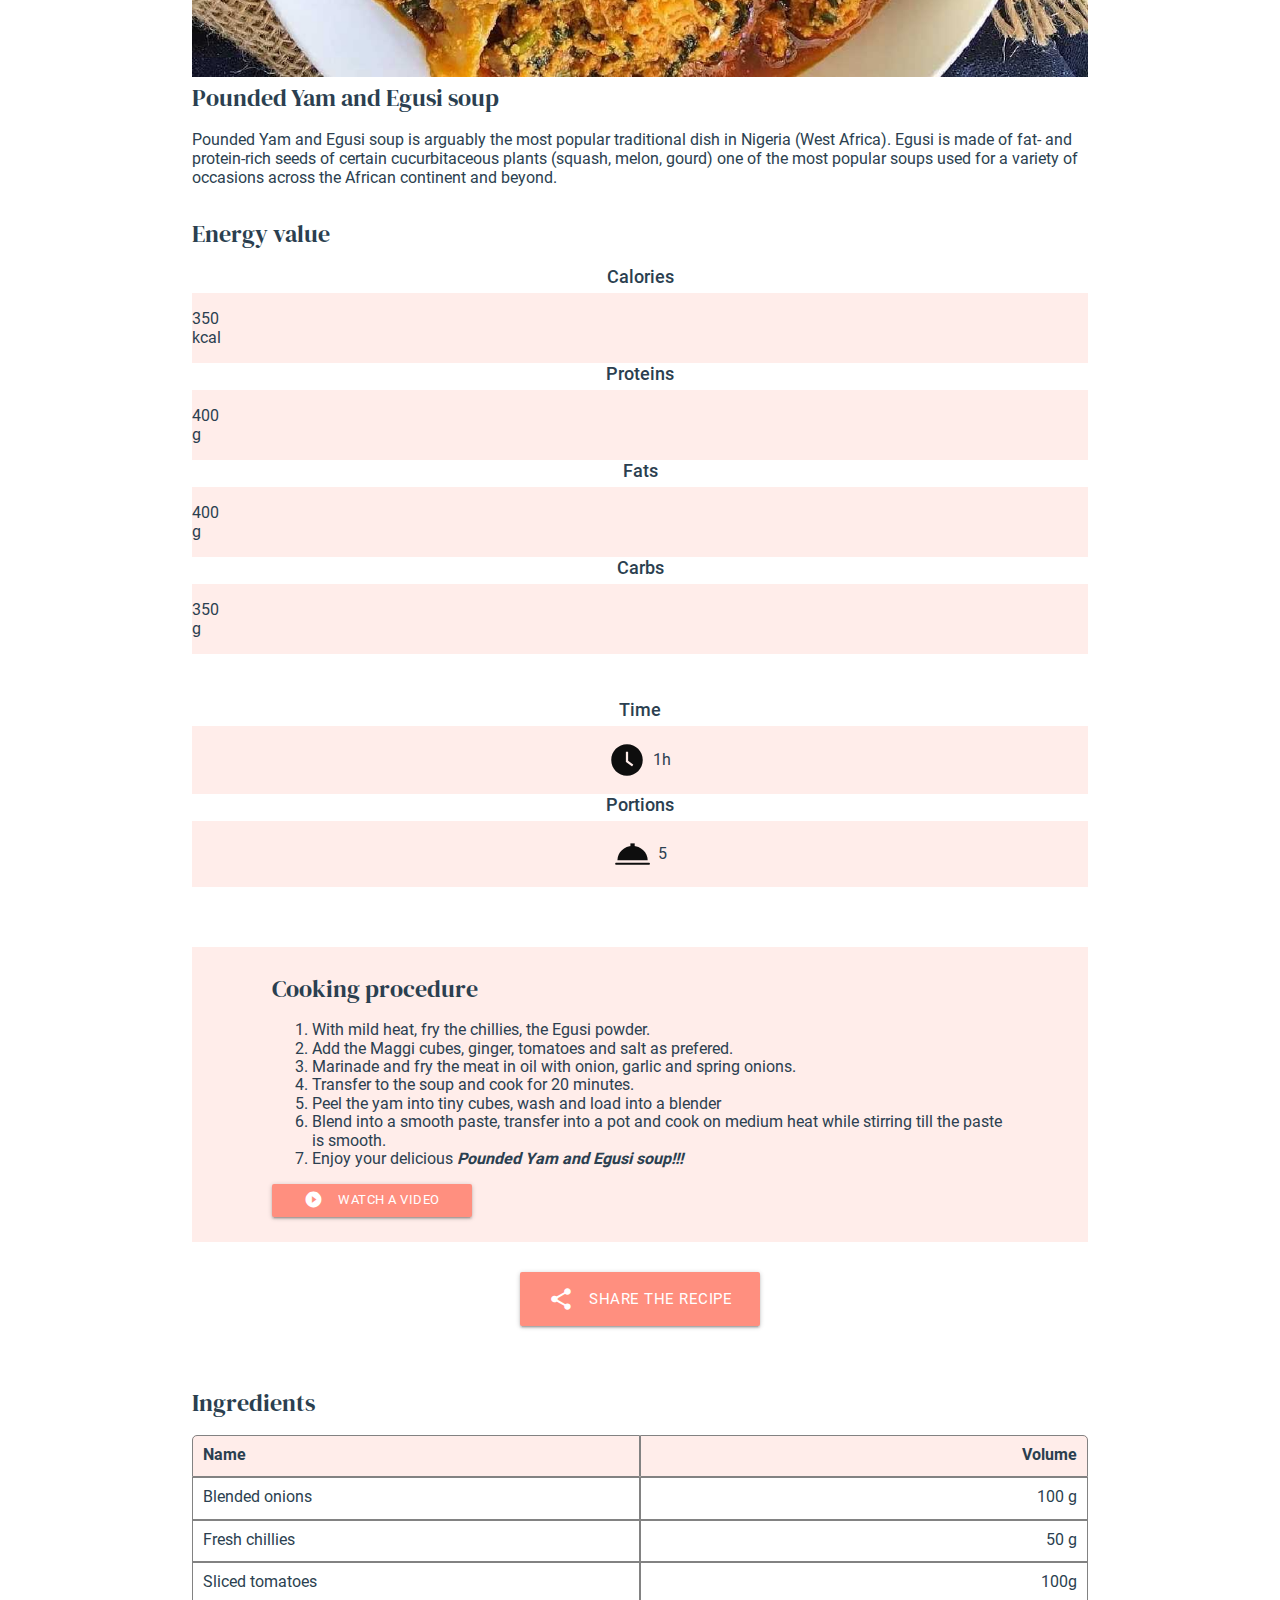
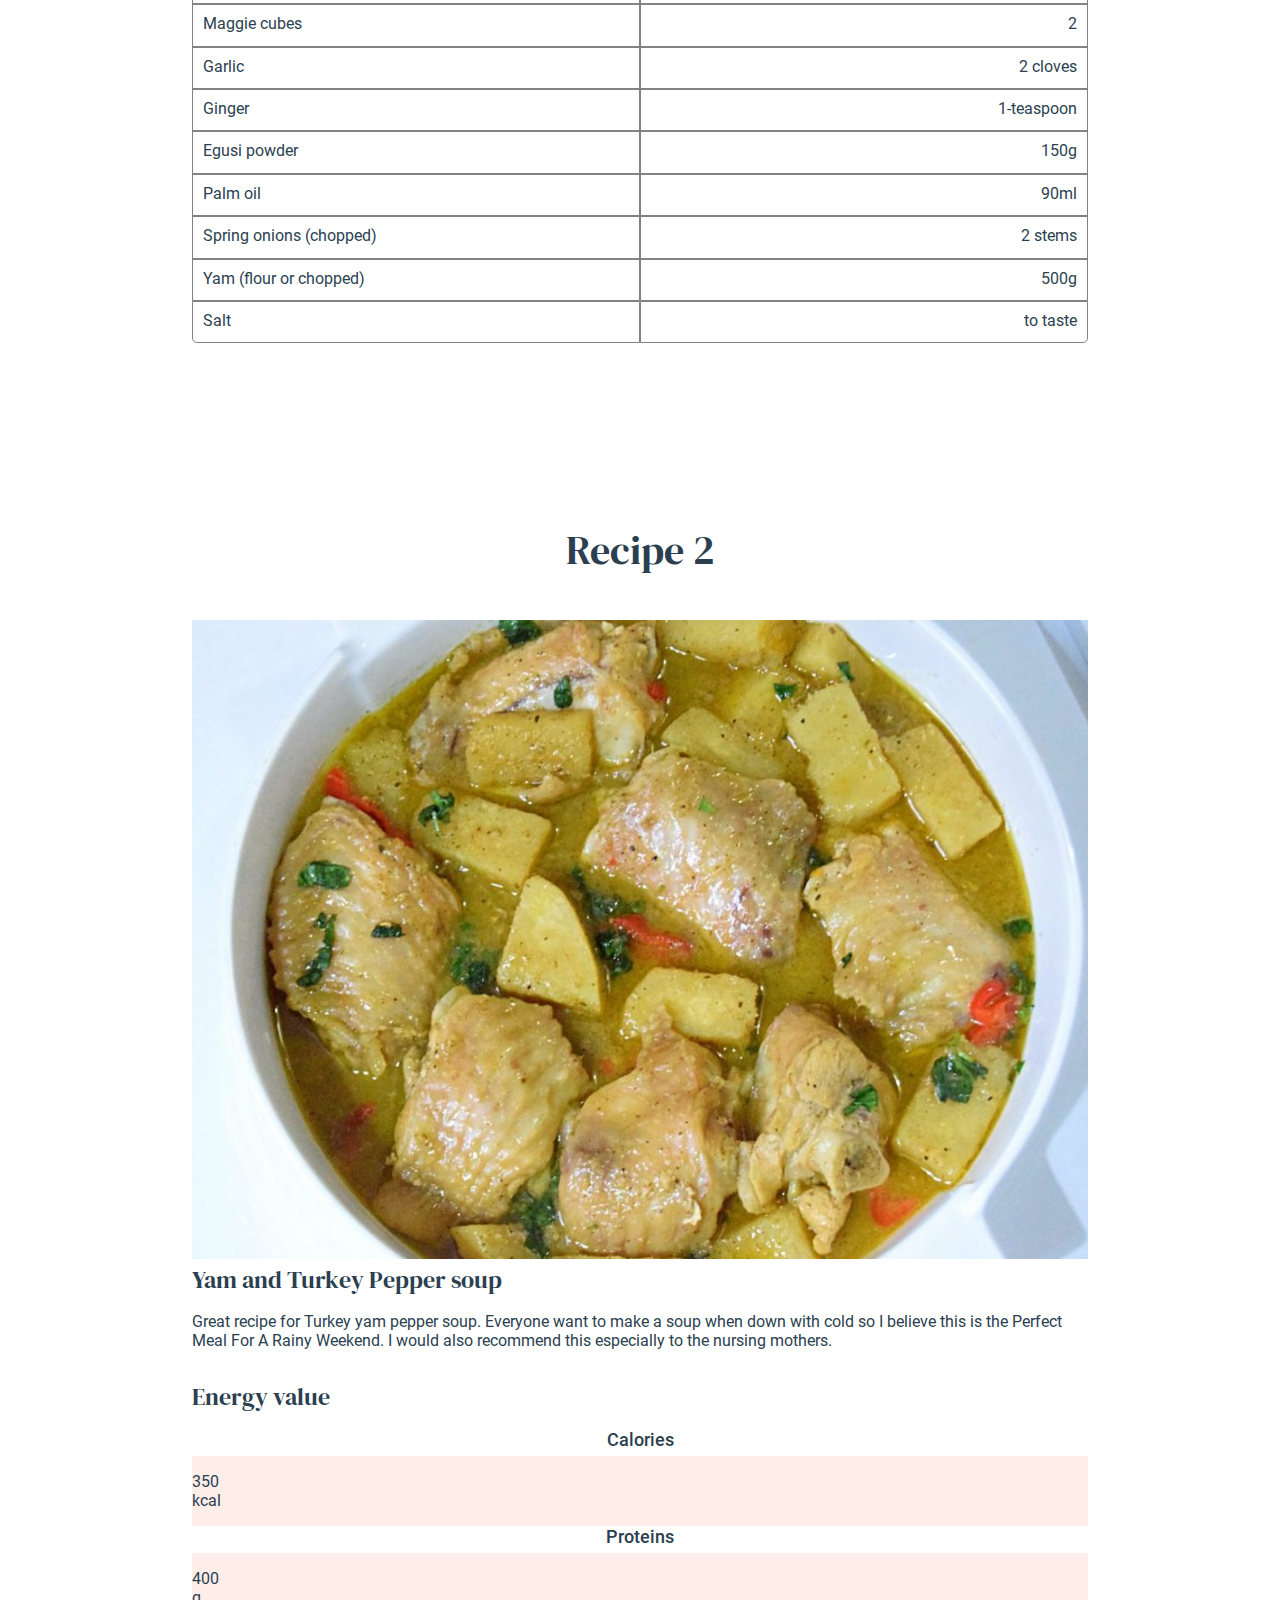
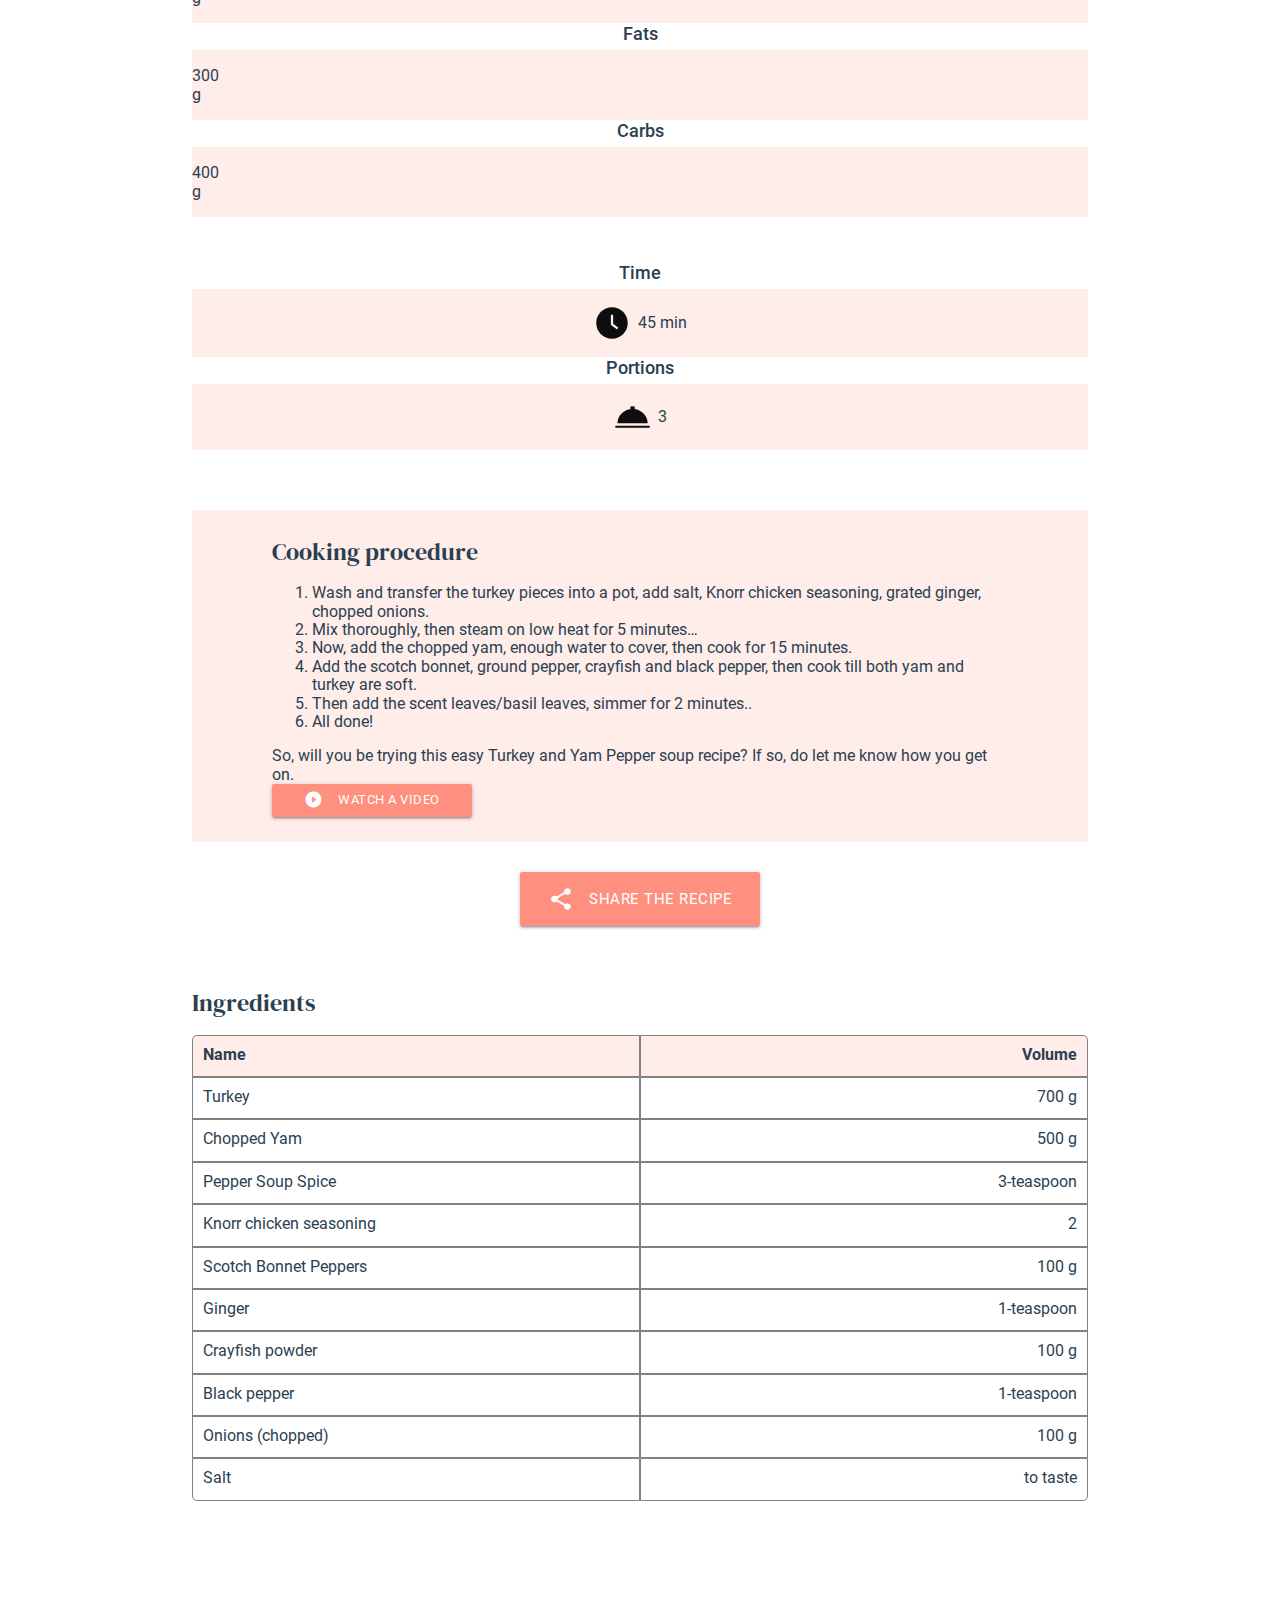
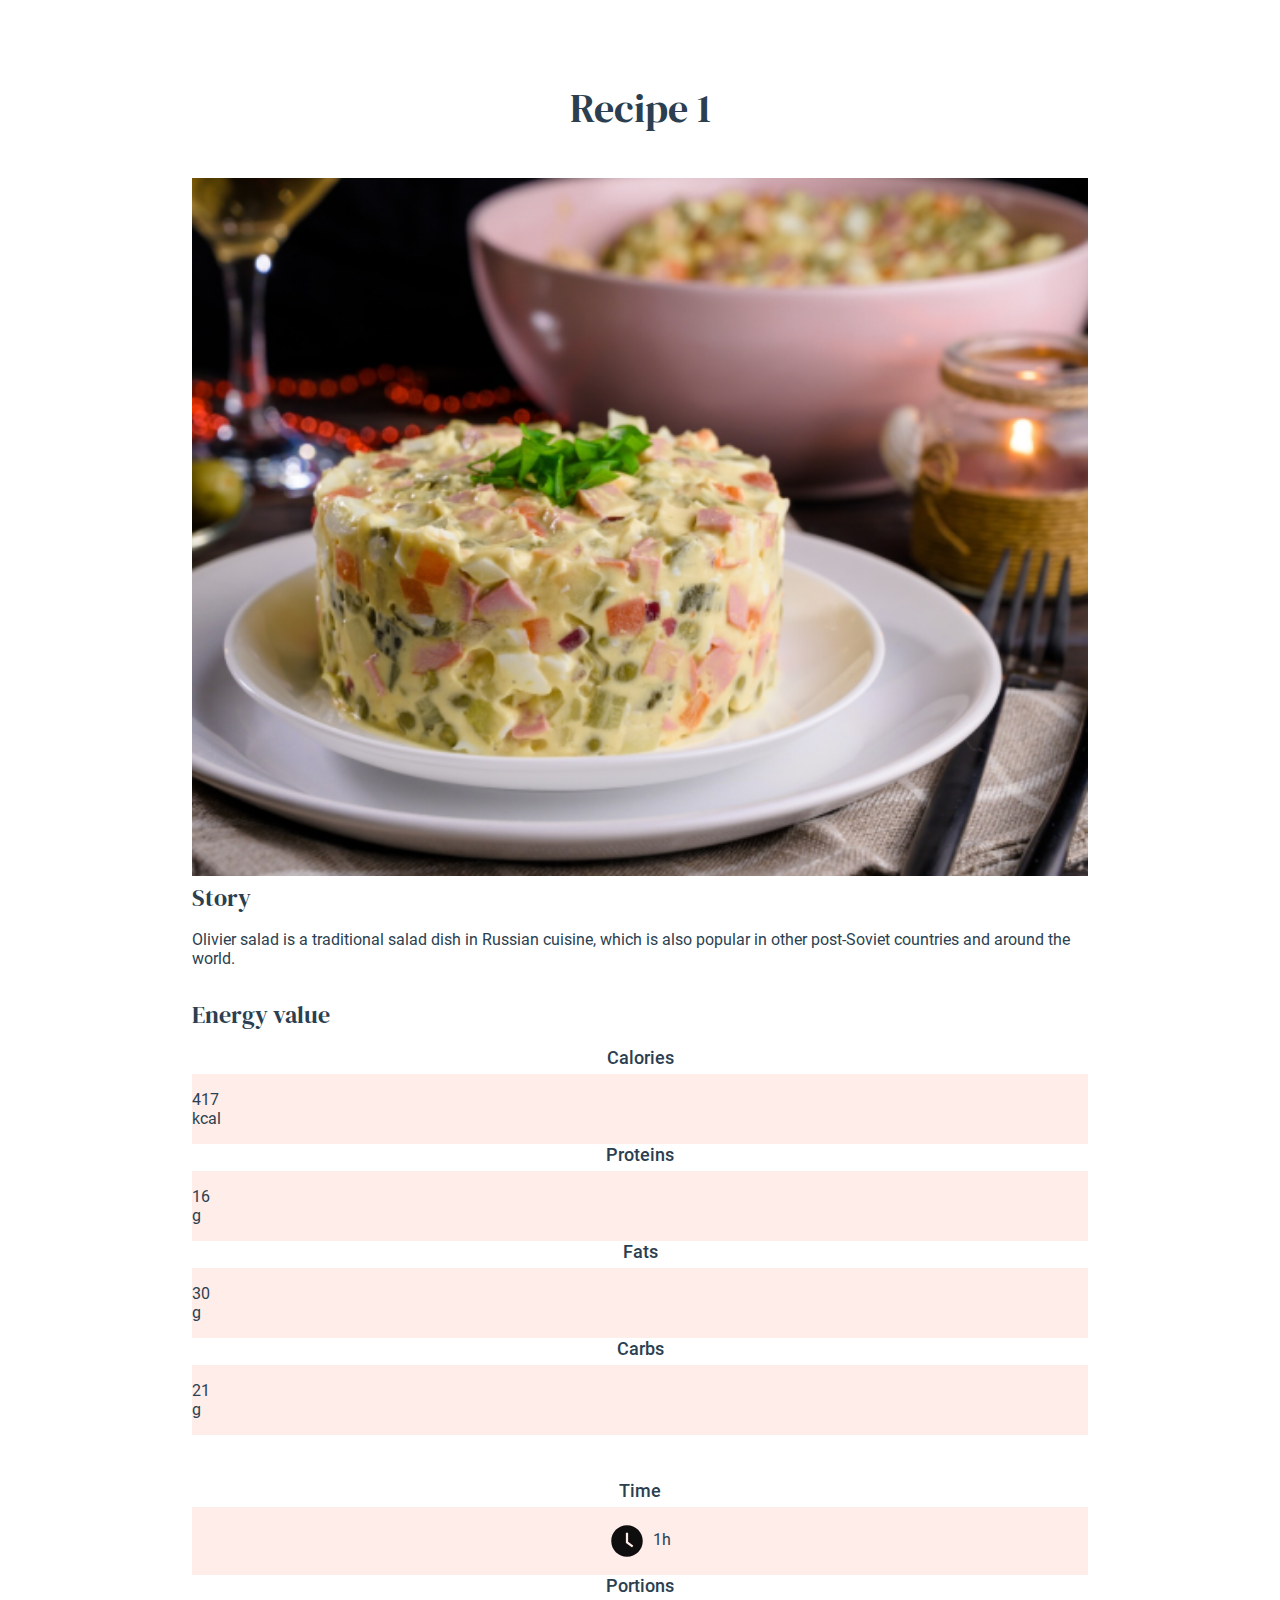
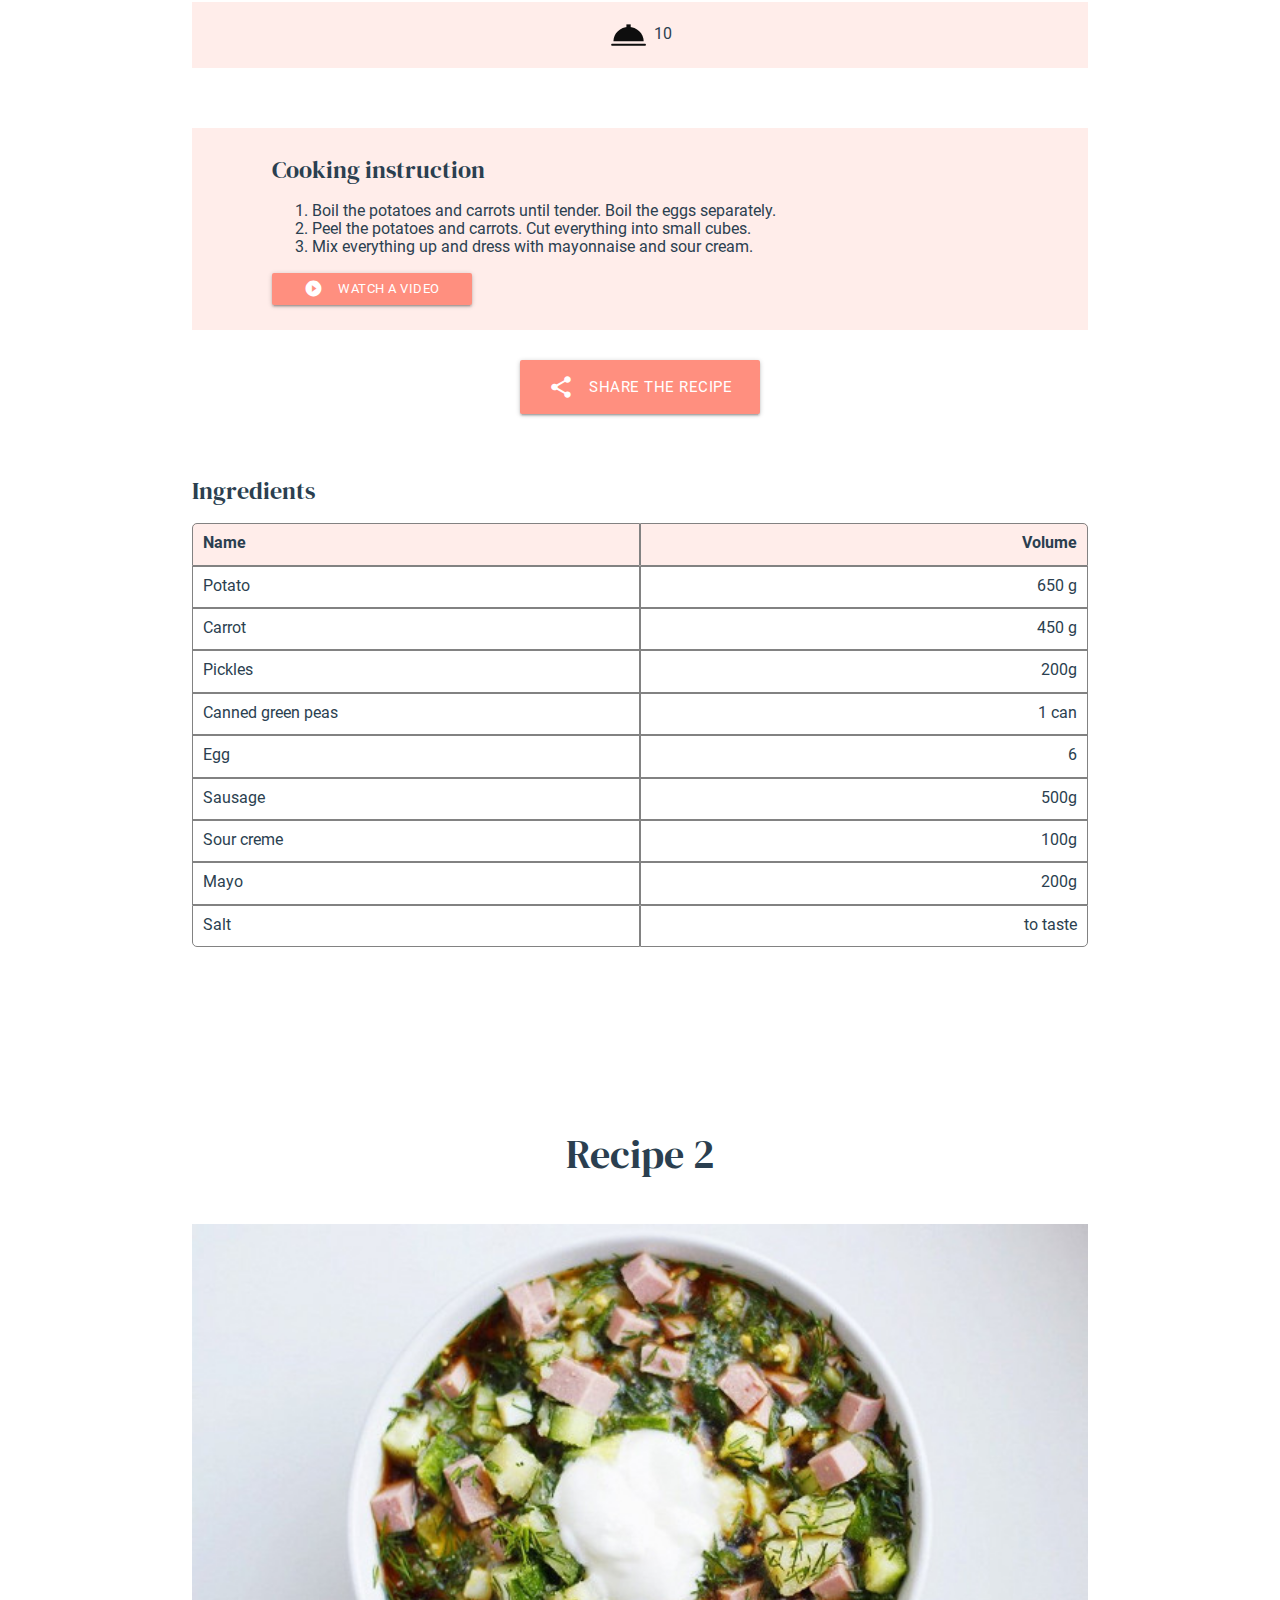
==== commit b86e4ae1: "change title size and add link to main button" ====
--- a/index.html
+++ b/index.html
@@ -85,8 +85,7 @@
       <div class="container">
         <h1 class="title hero__title">Cookbook of three continents</h1>
         <p class="subtitle hero__subtitle">Australia, Nigeria, Russia</p>
-        <!-- <a href="#" class="button button--primary hero__btn">To recipies</a> -->
-        <a href="#"
+        <a href="#Aussie-Meat-Pie"
           class="waves-effect waves-light btn-large button hero__btn button--primary"><i
             class="material-icons left">arrow_drop_down_circle</i>To
           recipies</a>
--- a/css/main.css
+++ b/css/main.css
@@ -71,8 +71,12 @@
   font-family: "DM Serif Display", serif;
 }
 
+.title {
+  font-size: 2.5rem;
+}
+
 .subtitle {
-  font-size: 30px;
+  font-size: 22px;
   line-height: 35px;
 }
 
